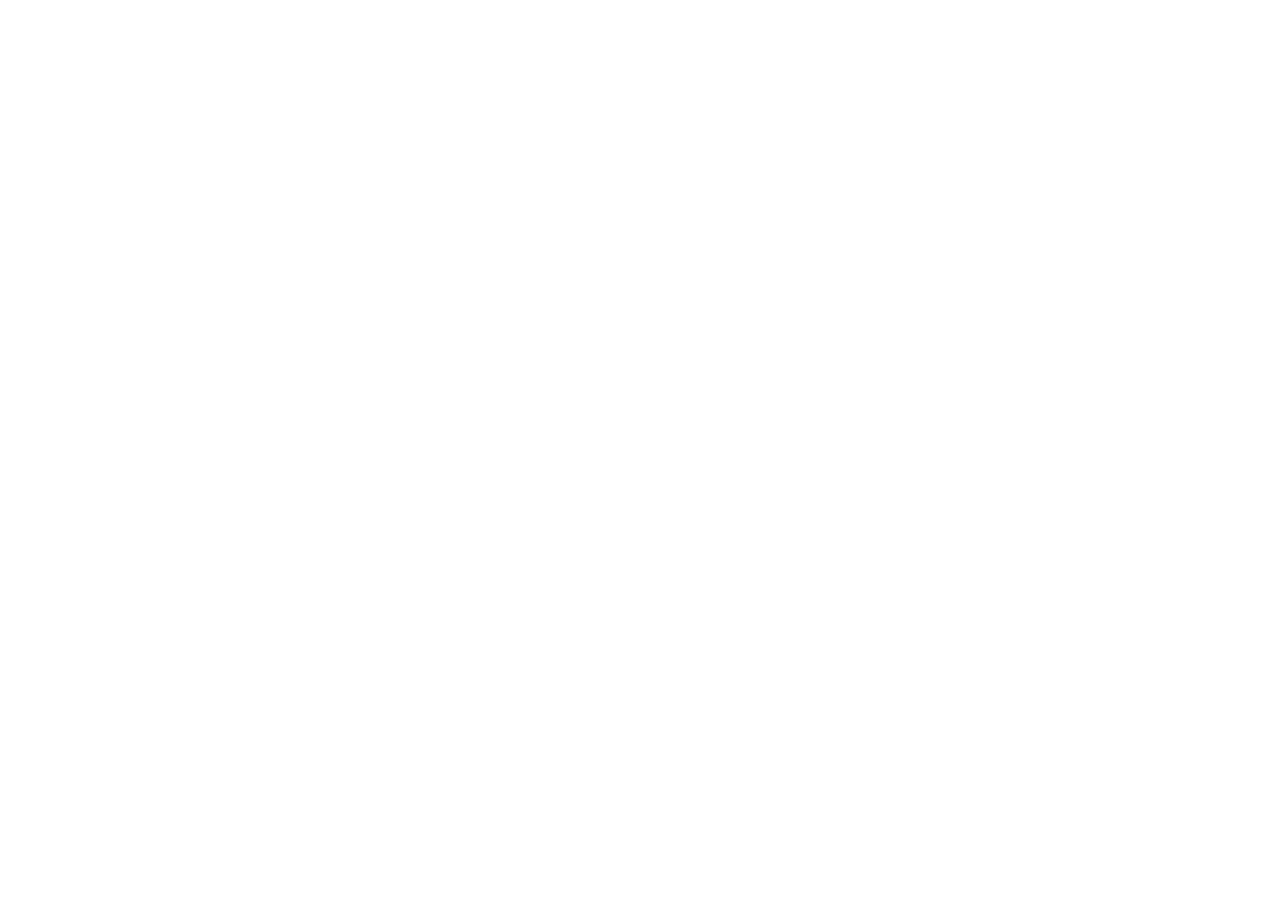
==== index.html @ 477c7d6d "Setting up files" ====
<!DOCTYPE html>
<html lang="en">

    <head>
        <meta charset="utf-8"/>
        <title>Schedule of Classes</title>
        <link href="style.css" rel="stylesheet" type="text/css"/>
        <script src="functionality.js" type="text/javascript"></script>
    </head>
    
    <body>
    </body>

</html>
---- style.css ----
/***************************           Interactive Map            *******************************/

/***************************           Spotlight Modal            *******************************/
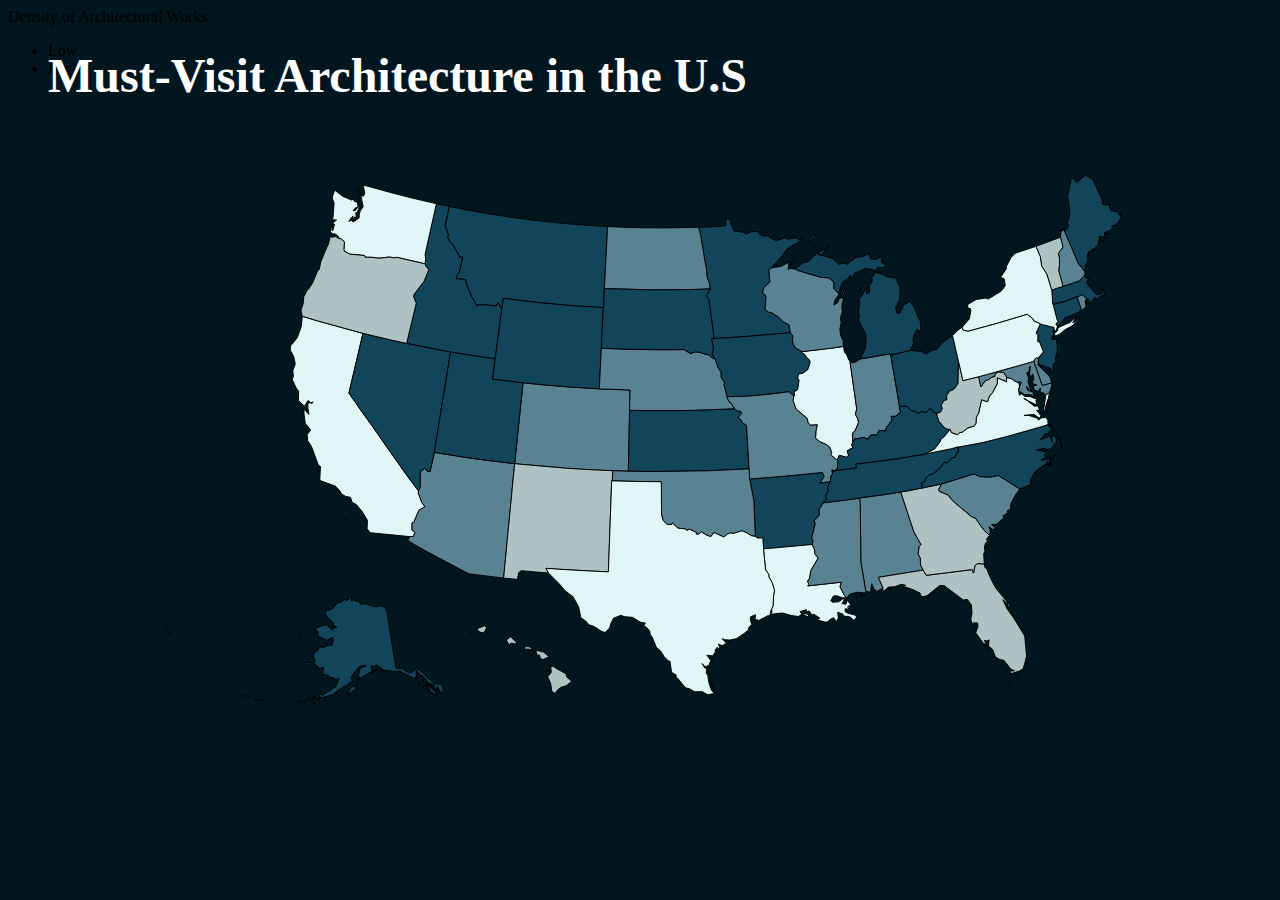
==== commit c19aa6f7: "Map visuals done" ====
--- a/index.html
+++ b/index.html
@@ -3,12 +3,31 @@
 
     <head>
         <meta charset="utf-8"/>
-        <title>Schedule of Classes</title>
+        <title>Must Visit U.S. Architectures</title>
         <link href="style.css" rel="stylesheet" type="text/css"/>
         <script src="functionality.js" type="text/javascript"></script>
     </head>
     
-    <body>
+    <body id="set-background-color">
+        <!-- Header -->
+        <div id="title">
+            <div>Must-Visit Architecture in the U.S</div>
+        </div>
+
+        <!-- Interactive Map -->
+        <div id="usa-map">
+            <img src="assets/us.svg"></img>
+        </div> 
+        
+        <!-- Key -->
+        <div>
+            <div>Density of Architectural Works</div>
+            <ul>
+                <li>Low</li>
+                <li>High</li>
+            </ul>
+        </div>
+
     </body>
 
 </html>--- a/style.css
+++ b/style.css
@@ -1,3 +1,56 @@
 /***************************           Interactive Map            *******************************/
 
+#set-background-color {
+    background-color: #01161E;
+}
+
+#title {
+    position: absolute;
+    top: 48px;
+    left: 48px;
+    font-family: 'Futura';
+    font-size: 48px;
+    font-weight: 700;
+    color: #FFFFFF;
+}
+
+#usa-map {
+    position: absolute;
+    top: 50%;
+    left: 50%;
+    transform: translate(-50%, -50%);
+}
+
+path {
+    stroke: #01161E;
+    fill: #AEC2C3;
+    pointer-events:all;
+}
+
+/* path:hover {
+    cursor:pointer;
+    fill: #B90202;
+} */
+
+#key-title {
+    font-family: 'Futura';
+    font-weight: 500;
+    font-size: 24px;
+    color: #FFFFFF;
+}
+
+.key-anchor {
+    font-family: 'Futura';
+    font-weight: 500;
+    font-size: 20px;
+}
+
+#low {
+    color: #E0F6F6;
+}
+
+#high {
+    color: #598392;
+}
+
 /***************************           Spotlight Modal            *******************************/
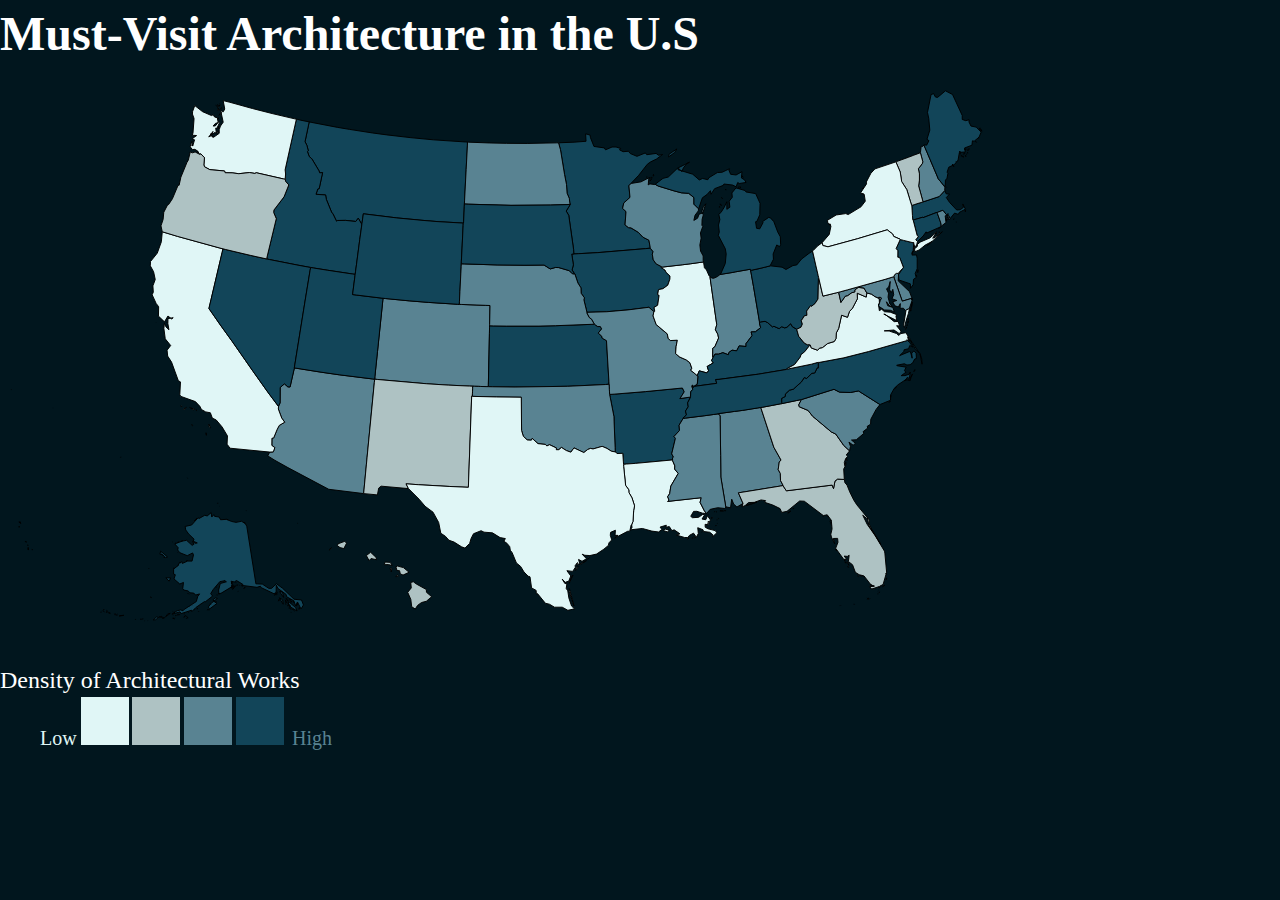
==== commit ab26088d: "Key pages visuals done" ====
--- a/index.html
+++ b/index.html
@@ -6,6 +6,9 @@
         <title>Must Visit U.S. Architectures</title>
         <link href="style.css" rel="stylesheet" type="text/css"/>
         <script src="functionality.js" type="text/javascript"></script>
+        <!-- <script src="https://ajax.googleapis.com/ajax/libs/jquery/3.6.0/jquery.min.js"></script> -->
+        <script src="https://maxcdn.bootstrapcdn.com/bootstrap/3.4.1/js/bootstrap.min.js"></script>
+        <link rel="stylesheet" href="https://maxcdn.bootstrapcdn.com/bootstrap/3.4.1/css/bootstrap.min.css">
     </head>
     
     <body id="set-background-color">
@@ -15,19 +18,496 @@
         </div>
 
         <!-- Interactive Map -->
-        <div id="usa-map">
-            <img src="assets/us.svg"></img>
+        <!-- Source of USA Map SVG: https://simplemaps.com/resources/svg-us  -->
+        <!-- XML code has been modified to change visual appearance of map to match my Figma prototype  -->
+        <!-- <div id="details-box"></div> -->
+
+        <div>
+            <svg
+            xmlns:dc="http://purl.org/dc/elements/1.1/"
+            xmlns:cc="http://creativecommons.org/ns#"
+            xmlns:rdf="http://www.w3.org/1999/02/22-rdf-syntax-ns#"
+            xmlns:svg="http://www.w3.org/2000/svg"
+            xmlns="http://www.w3.org/2000/svg"
+            xmlns:sodipodi="http://sodipodi.sourceforge.net/DTD/sodipodi-0.dtd"
+            xmlns:inkscape="http://www.inkscape.org/namespaces/inkscape"
+            enable_background="new 0 0 1000 589"
+            height="589px"
+            pretty_print="False"
+            style="stroke-linejoin: round; stroke:#000; fill: none;"
+            version="1.1"
+            viewBox="0 0 1000 589"
+            width="1000px"
+            preserveAspectRatio="xMinYMin meet"
+            inkscape:version="0.48.4 r9939"
+            sodipodi:docname="us.svg">
+            <sodipodi:namedview
+                pagecolor="#ffffff"
+                bordercolor="#666666"
+                borderopacity="1"
+                objecttolerance="10"
+                gridtolerance="10"
+                guidetolerance="10"
+                inkscape:pageopacity="0"
+                inkscape:pageshadow="2"
+                inkscape:window-width="1920"
+                inkscape:window-height="1137"
+                id="namedview69"
+                showgrid="false"
+                inkscape:zoom="0.80893016"
+                inkscape:cx="817.66365"
+                inkscape:cy="409.3738"
+                inkscape:window-x="1192"
+                inkscape:window-y="118"
+                inkscape:window-maximized="1"
+                inkscape:current-layer="svg2" />
+            <defs
+                id="defs4">
+            <style
+                type="text/css"
+                id="style6">path { fill-rule: evenodd; }</style>
+            </defs>
+            <metadata
+                id="metadata8">
+            <views
+                id="views10">
+                <view
+                    h="589.235294118"
+                    padding="0"
+                    w="1000"
+                    id="view12">
+                <proj
+                    id="laea-usa"
+                    lat0="45"
+                    lon0="-100" />
+                <bbox
+                    h="321.97"
+                    w="589.33"
+                    x="690.09"
+                    y="918.69"
+                    id="bbox15" />
+                </view>
+            </views>
+            <rdf:RDF>
+                <cc:Work
+                    rdf:about="">
+                <dc:format>image/svg+xml</dc:format>
+                <dc:type
+                    rdf:resource="http://purl.org/dc/dcmitype/StillImage" />
+                <dc:title />
+                </cc:Work>
+            </rdf:RDF>
+            </metadata>
+                <path
+                    inkscape:connector-curvature="0"
+                    id="MA"
+                    data-name="Massachusetts"
+                    data-id="MA"
+                    d="m 956.31178,153.05085 -0.29118,-0.19412 0,0.29119 0.29118,-0.0971 z m -2.91189,-2.6207 0.67944,-0.29119 0,-0.38825 -0.67944,0.67944 z m 12.03583,-7.57092 -0.0971,-1.35889 -0.19412,-0.7765 0.29119,2.13539 z m -42.41659,-9.9975 -0.67944,0.29119 -5.5326,1.65007 -1.94126,0.67944 -2.23245,0.67944 -0.7765,0.29119 0,0.29119 0.29118,5.04728 0.29119,4.65903 0.29119,4.27078 0.48532,0.29119 1.74714,-0.48532 7.86211,-2.32951 0.19412,0.48531 13.97709,-5.33847 0.0971,0.19413 1.26182,-0.48532 4.4649,-1.74713 4.27078,5.14434 0,0 0.58238,-0.48531 0.29119,-1.45595 -0.0971,2.32952 0,0 0.97063,0 0.29119,1.16475 0.87357,1.65008 0,0 4.56197,-5.5326 3.78546,1.26182 0.87357,-1.94126 6.21204,-3.30015 -2.62071,-5.14435 0.67945,3.30015 -3.20309,2.42658 -3.59133,0.29119 -7.18267,-7.66799 -3.20309,-4.85315 3.20309,-3.39721 -3.30015,-0.19413 -1.35888,-3.20308 -0.0971,-0.19413 -5.53259,6.01791 -12.22996,4.07666 -3.97959,1.26182 0,0 z"
+                    style="stroke-width:0.97063118000000004;fill:#124559" /> -->
+                <path
+                    inkscape:connector-curvature="0"
+                    id="MN"
+                    data-name="Minnesota"
+                    data-id="MN"
+                    d="m 558.54712,73.847349 1.94126,6.891482 4.07665,24.848159 1.94126,9.90044 0.58238,8.73568 2.23246,5.24141 0.48531,4.4649 0.38825,1.45595 -0.0971,0.29119 -3.88252,6.40616 2.52364,4.27078 4.85315,34.16622 0.19413,4.4649 4.85315,-0.29119 19.12144,-1.06769 47.75505,-3.97959 4.7561,-0.48532 0,-0.48531 -1.35889,-7.47386 -5.92085,-3.00896 -4.65903,-4.85315 -7.37679,-4.46491 -2.32952,-0.19412 -3.59133,-2.71777 0.97063,-13.39471 -3.39721,-3.10602 1.16476,-5.43554 6.21204,-5.62966 -1.0677,-11.64757 2.23245,-2.52364 0,0 7.57093,-7.95918 8.63861,-11.065195 3.30015,-2.329514 5.82379,-2.814831 6.11497,-4.561967 -4.07665,0.776505 -2.42658,-1.844199 -9.31806,1.261821 -1.45594,-1.747136 -8.34743,3.397209 -6.69736,-2.814831 -1.84419,-2.232452 -5.33848,0.388253 -3.59133,-1.844199 1.16476,-1.358884 -4.56197,-1.455947 -4.07665,0 -6.50323,2.814831 -1.26182,-1.941263 -10.28869,-1.455947 -3.49427,-8.73568 -0.38826,-2.620705 -4.4649,-1.26182 0.38825,7.47386 -11.8417,0.873568 -14.65653,0.582379 -0.97063,0.09706 z"
+                    style="stroke-width:0.97063118000000004;fill:#124559" /> -->
+                <path
+                    inkscape:connector-curvature="0"
+                    id="MT"
+                    data-name="Montana"
+                    data-id="MT"
+                    d="m 465.65771,72.973781 -32.12789,-2.135389 -23.39221,-2.232451 -23.29515,-2.717768 -14.46241,-1.941262 -23.10102,-3.591336 -11.55051,-1.941262 -25.81879,-4.950219 -2.71777,-0.582379 -4.17371,19.800877 1.8442,3.591335 1.45595,5.532598 -0.87357,0.776505 1.8442,5.047282 2.52364,2.135389 7.18267,12.035829 0.67944,2.03832 2.91189,-0.19412 -3.39721,15.91835 -1.35888,0.38825 -1.8442,5.33847 9.60925,0.67944 0.77651,4.46491 5.43553,13.29765 0.97063,0.7765 3.78546,7.76505 0.97063,-0.7765 8.05624,-0.0971 10.19163,1.0677 2.52364,-3.30015 3.00896,5.43553 0.58238,0.29119 0.0971,-0.58237 1.35888,-9.51219 33.19559,4.07665 26.49823,2.52364 13.97709,1.16476 24.94522,1.45595 1.26182,0.0971 0.29119,0 0.0971,-1.35888 0.29119,-6.69736 0.38825,-8.83274 0.0971,-2.23246 0.19413,-3.88252 1.55301,-30.47782 1.26182,-23.683401 0.0971,-3.882525 -1.8442,-0.09706 z"
+                    style="stroke-width:0.97063118000000004;fill:#124559" />
+                <path
+                    inkscape:connector-curvature="0"
+                    id="ND"
+                    data-name="North Dakota"
+                    data-id="ND"
+                    d="m 556.50879,73.847349 -29.31306,0.582379 -20.48032,-0.09706 -17.56842,-0.388253 -20.57738,-0.776505 -1.0677,-0.09706 -0.0971,3.882525 -1.26182,23.683405 -1.55301,30.47782 -0.19413,3.88252 3.78546,0.19413 42.80484,1.16476 39.50469,-0.29119 16.40367,-0.48532 3.30014,-0.19412 -0.38825,-1.45595 -0.48531,-4.4649 -2.23246,-5.24141 -0.58238,-8.73568 -1.94126,-9.90044 -4.07665,-24.848163 -1.94126,-6.891482 -2.03833,0 z"
+                    style="stroke-width:0.97063118000000004;fill:#598392" />
+                <path
+                    inkscape:connector-curvature="0"
+                    id="HI"
+                    data-name="Hawaii"
+                    data-id="HI"
+                    d="m 416.34965,514.99923 -3.00896,-2.23245 -2.6207,0.67944 0.58238,5.43553 -3.59134,4.46491 3.10602,7.08561 0.87357,7.27973 3.59133,2.32951 2.23246,-3.59133 3.97958,-2.91189 4.85316,-1.26183 5.33847,-4.56196 -5.24141,-4.46491 -0.0971,-2.71776 -9.9975,-5.5326 z m -17.66549,-7.86211 -1.45595,-1.26182 -1.35888,1.8442 2.81483,-0.58238 z m -7.27973,-4.17372 0.38825,-3.59133 -1.8442,-0.29119 1.45595,3.88252 z m 6.11497,-5.92085 -1.65007,0.77651 1.16476,3.6884 2.52364,0.19412 0.7765,3.20308 2.71777,1.16476 6.01791,-2.81483 -5.62966,-4.65903 -5.92085,-1.55301 z m -12.42408,-3.97959 -0.87356,2.62071 4.17371,-0.0971 3.88252,0.97063 -2.03832,-3.20309 -5.14435,-0.29119 z m -12.22995,-7.66798 -2.23245,-2.13539 -4.27078,3.30015 2.71777,5.04728 1.94126,-2.03833 5.5326,1.16476 -0.48532,-2.32952 -3.20308,-3.00895 z m -43.48428,-4.27078 0.58238,-1.35888 1.65007,-0.87357 -2.23245,2.23245 z m 15.43304,-8.83274 -6.79442,2.52364 -0.67944,1.8442 2.71777,1.94126 3.78546,0.97063 2.71776,-5.33847 -1.74713,-1.94126 z m -47.07561,-17.85962 0,-0.0971 -0.19413,0 0.19413,0.0971 z m -51.44346,-12.71527 0,0.19413 0.0971,0 -0.0971,-0.19413 z m -26.98355,-4.4649 0.0971,0.0971 0,0 -0.0971,-0.0971 z m -1.06769,-1.94126 0,0 0,0 0,0 z m -0.87357,-0.97063 -0.19412,0 0,0.0971 0.19412,-0.0971 z m 0.67944,0 -0.0971,0 0.0971,0 0,0 z m -0.0971,-0.0971 0,0 0,0.0971 0,-0.0971 z m -30.47782,-25.04228 -0.0971,-0.29119 0,0.0971 0.0971,0.19413 z m -66.48824,-21.25682 -0.29119,0.29118 0.19413,0.0971 0.0971,-0.38825 z m -70.370758,-49.01688 0,0 0,0 0,0 z m 2.426578,0.0971 -0.09706,0 0,0 0.09706,0 z m -0.485316,-0.0971 0,0 0,0 0,0 z m -41.445952,-18.1508 0.291189,-0.0971 0,-0.19412 -0.291189,0.29119 z"
+                    style="stroke-width:0.97063118000000004;fill:#AEC2C3" />
+                <path
+                    inkscape:connector-curvature="0"
+                    id="ID"
+                    data-name="Idaho"
+                    data-id="ID"
+                    d="m 309.0949,52.881715 -8.63862,-1.747136 -2.81483,-0.679442 -1.26182,-0.291189 -11.25932,50.666952 0.48532,4.17371 -0.38826,4.36784 0.19413,0.97063 0,0.0971 0.0971,1.84419 3.30015,3.59134 -4.75609,11.93876 -10.09457,13.20059 -0.29119,2.42658 2.62071,6.21204 -9.221,38.24287 -0.38825,2.03832 2.71776,0.58238 27.46887,5.43553 10.96813,2.03833 2.81483,0.48532 2.71777,0.48531 13.97709,2.23245 25.04228,3.78546 2.81483,0.38826 0.38825,-3.20309 0.87357,-6.3091 3.30015,-25.23641 1.74714,-12.52114 0.38825,-3.20309 -0.58238,-0.29119 -3.00896,-5.43553 -2.52364,3.30015 -10.19163,-1.0677 -8.05624,0.0971 -0.97063,0.7765 -3.78546,-7.76505 -0.97063,-0.7765 -5.43553,-13.29765 -0.77651,-4.46491 -9.60925,-0.67944 1.8442,-5.33847 1.35888,-0.38825 3.39721,-15.91835 -2.91189,0.19412 -0.67944,-2.03832 -7.18267,-12.035829 -2.52364,-2.135389 -1.8442,-5.047282 0.87357,-0.776505 -1.45595,-5.532598 -1.8442,-3.591335 4.17371,-19.800877 -0.0971,0 z"
+                    style="stroke-width:0.97063118000000004;fill:#124559" />
+                <path
+                    inkscape:connector-curvature="0"
+                    id="WA"
+                    data-name="Washington"
+                    data-id="WA"
+                    d="m 192.13384,77.050432 0.0971,-1.650073 -0.19412,0.09706 0.0971,1.55301 z m 20.67445,-8.832744 0.58237,-0.970631 -0.67944,-0.09706 0.0971,1.067694 z m -1.8442,-1.747136 0.58237,-1.941262 -0.58237,-0.194127 0,2.135389 z m 7.0856,-2.814831 -0.0971,-1.941262 -1.65007,2.523641 1.74713,-0.582379 z m 0.19413,-4.076651 0.29119,-1.941262 -0.19413,-0.485316 -0.0971,2.426578 z m 0.29119,-9.512185 -0.0971,-1.067695 -0.38826,-0.09706 0.48532,1.164758 z m 3.10602,-6.406166 -0.87357,-0.09706 -1.74713,2.717767 2.6207,-2.620704 z m -2.42658,-2.620705 0.48532,-0.388252 0.0971,-0.291189 -0.58238,0.679441 z m -0.48531,0.29119 -0.29119,-1.941263 -0.87357,1.650073 1.16476,0.29119 z m -0.48532,-2.717768 -0.87357,-0.388252 0.67944,0.970631 0.19413,-0.582379 z m 2.91189,1.650074 0,-1.261821 -0.29119,0.485316 0.29119,0.776505 z m 0.87357,-1.261821 -0.38825,-0.291189 -0.0971,0 0.48531,0.291189 z m -5.5326,-2.135389 -0.48531,-0.388252 -0.19413,-0.09706 0.67944,0.485315 z m 3.59134,-0.388252 -2.6207,0.679442 0.67944,0.194126 1.94126,-0.873568 z m -2.13539,-0.194126 -0.48531,-0.582379 -0.0971,0.09706 0.58238,0.485316 z m 2.03833,-1.164758 -0.38826,0 0.48532,0.194126 -0.0971,-0.194126 z m -19.02438,49.793381 3.49428,3.785461 -0.58238,7.279734 0.67944,1.8442 5.24141,2.81483 14.75359,1.35888 0.58238,1.74714 6.98855,0.0971 6.60029,0.87357 10.774,-1.16476 5.33848,0.87357 1.45594,-0.67944 27.27474,6.21204 1.8442,0.38825 -0.19413,-0.97063 0.38826,-4.36784 -0.48532,-4.17371 11.25932,-50.666952 -1.55301,-0.29119 -22.71277,-5.338471 -19.80087,-5.047282 -22.42159,-6.21204 -6.69735,-1.650073 1.55301,8.444491 -1.45595,2.717768 -2.6207,-1.358884 2.52364,11.744637 -2.71777,3.882525 -1.26182,3.591336 0,3.688398 -5.72672,3.979588 -2.42658,-1.55301 -2.32952,1.164758 4.27078,-5.532598 -1.06769,3.785462 2.42658,-2.620705 1.94126,0.388253 -0.58238,-4.853156 1.26182,0.194126 2.6207,-5.823787 -0.87356,-0.873568 -3.39721,4.36784 -2.23246,0.09706 2.42658,-2.717767 2.71777,-0.679442 -0.97063,-4.950219 -2.71777,-0.679442 -1.35888,-2.329515 -1.65008,0.873568 -8.9298,-3.882524 -7.86211,-6.114977 -2.13539,5.92085 -0.19413,2.523641 1.65007,4.464904 -1.06769,14.462405 -0.77651,2.232452 4.36784,0.388252 -4.36784,3.10602 2.32952,1.164757 -1.8442,6.21204 -0.87357,-4.853156 -1.65007,5.629661 2.23245,2.717767 2.42658,-0.194126 2.91189,1.747136 1.45595,2.814831 1.74713,0 0,0 z"
+                    style="stroke-width:0.97063118000000004;fill:#E0F6F6" />
+                <path
+                    inkscape:connector-curvature="0"
+                    id="AZ"
+                    data-name="Arizona"
+                    data-id="AZ"
+                    d="m 372.18593,309.90486 -32.71027,-4.07665 -17.56843,-2.52365 -25.04228,-3.97958 -2.52364,-0.38826 0,0.19413 -4.27078,18.83025 -2.23245,-0.0971 -3.39721,-3.00895 -4.27078,3.59133 -0.0971,15.43304 -1.55301,3.30014 0,0.29119 0,0.0971 -0.19413,2.42657 3.39721,9.12394 3.00896,4.07665 -5.43554,3.20308 -2.13539,3.97959 -3.49427,8.54155 -1.74713,0.38826 -0.0971,7.0856 3.00896,2.23246 -1.55301,4.27077 -3.49427,0.19413 0,0 -2.03833,3.78546 6.98855,4.36784 13.20058,7.3768 40.76651,21.64507 34.55447,4.27078 0.38825,0 2.71777,-28.63362 0.67944,-7.08561 7.27974,-75.12685 0.38825,-3.49427 -2.52364,-0.29119 z"
+                    style="stroke-width:0.97063118000000004;fill:#598392" />
+                <path
+                    inkscape:connector-curvature="0"
+                    id="CA"
+                    data-name="California"
+                    data-id="CA"
+                    d="m 206.01387,363.77489 0.38825,2.13539 0,0.38825 -0.38825,-2.52364 z m -14.26828,-8.34743 0.67944,1.45595 0.38825,-0.0971 -1.06769,-1.35888 z m 16.98604,-0.29119 0.29119,2.52364 1.74714,1.26182 -2.03833,-3.78546 z m -11.74463,-13.78296 -1.0677,-0.29119 0.87357,0.38825 0.19413,-0.0971 z m -10.77401,-2.9119 -2.6207,1.55301 0.67944,0.67945 1.94126,-2.23246 z m -5.04728,-1.8442 -0.19413,0.77651 0.87357,0.19413 -0.67944,-0.97064 z m 8.54155,1.94127 4.27078,2.42658 0.77651,-0.67945 -5.04729,-1.74713 z m -33.09852,-85.51261 -0.0971,0.0971 0.0971,-0.0971 0,0 z m 10.38575,0.48531 -0.0971,-0.29119 0,0.38826 0.0971,-0.0971 z m 56.00542,-73.6709 -3.78546,-0.97064 -41.54301,-11.45344 -15.43304,-4.65903 0,0.38825 -0.87357,9.60925 -4.07665,11.35638 -6.79442,8.44449 -0.19412,4.27078 3.30014,5.92085 1.65008,7.76505 -2.32952,6.3091 0.38825,6.30911 -1.16475,2.6207 3.97958,8.63862 2.52364,3.30015 -0.19412,9.41512 6.01791,5.72672 3.49427,-5.82378 3.78547,3.00895 1.45594,-1.35888 -5.24141,0.97063 -0.0971,4.95022 1.0677,6.21204 -2.9119,-2.81483 -1.65007,-3.78546 -0.48532,5.2414 1.35889,10.38576 5.43553,6.69735 -3.59133,4.65903 0.58237,5.92085 3.88253,6.01792 6.79442,18.63612 2.13539,1.16475 -0.67945,12.9094 1.0677,1.55301 14.55947,5.24141 4.4649,4.75609 1.55301,3.10602 4.27078,2.42658 4.65903,0.87357 1.94126,5.33847 3.88252,1.8442 5.82379,6.89148 5.43554,9.02687 -0.38826,8.34743 3.00896,3.97958 39.69882,3.88253 0,0 3.49427,-0.19413 1.55301,-4.27077 -3.00896,-2.23246 0.0971,-7.0856 1.74713,-0.38826 3.49427,-8.54155 2.13539,-3.97959 5.43554,-3.20308 -3.00896,-4.07665 -3.39721,-9.12394 0.19413,-2.42657 0,-0.0971 -2.52364,-3.39721 -7.76505,-10.38575 -15.04479,-21.15976 -20.96563,-30.08957 -11.8417,-16.40366 -11.45345,-16.50074 13.20058,-56.00542 0.87357,-3.68839 z"
+                    style="stroke-width:0.97063118000000004;fill:#E0F6F6" />
+                <path
+                    inkscape:connector-curvature="0"
+                    id="CO"
+                    data-name="Colorado"
+                    data-id="CO"
+                    d="m 489.6323,255.54951 0.38826,-19.02437 -4.65903,-0.19413 -23.6834,-0.87357 -2.32952,-0.0971 -1.94126,-0.0971 -28.82775,-1.8442 -19.2185,-1.55301 -23.97459,-2.32952 -2.32951,-0.29119 -0.29119,2.52365 -5.24141,50.56988 -1.8442,17.66549 -0.7765,7.66799 -0.19413,2.52364 3.00896,0.29119 48.91981,4.27077 21.54801,1.35889 21.45095,0.97063 3.10602,0.0971 1.94126,0.0971 4.07665,0.0971 1.94127,0.0971 6.11497,0.19413 1.55301,0 0,-1.94127 1.0677,-51.34639 0.0971,-5.72672 0,-1.8442 0.0971,-1.26182 z"
+                    style="stroke-width:0.97063118000000004;fill:#598392" />
+                <path
+                    inkscape:connector-curvature="0"
+                    id="NV"
+                    data-name="Nevada"
+                    data-id="NV"
+                    d="m 294.82662,295.8307 10.09457,-62.79983 5.14434,-31.44846 0.58238,-3.10601 -2.81483,-0.48532 -10.96813,-2.03833 -27.46887,-5.43553 -2.71776,-0.58238 -2.71777,-0.58238 -13.6859,-3.00895 -24.55697,-5.82379 -2.71777,-0.67944 -0.87357,3.68839 -13.20058,56.00542 11.45345,16.50074 11.8417,16.40366 20.96563,30.08957 15.04479,21.15976 7.76505,10.38575 2.52364,3.39721 0,-0.29119 1.55301,-3.30014 0.0971,-15.43304 4.27078,-3.59133 3.39721,3.00895 2.23245,0.0971 4.27078,-18.83025 0,-0.19413 0.48531,-3.10602 z"
+                    style="stroke-width:0.97063118000000004;fill:#124559" />
+                <path
+                    inkscape:connector-curvature="0"
+                    id="NM"
+                    data-name="New Mexico"
+                    data-id="NM"
+                    d="m 472.45213,324.75551 0.0971,-2.52364 0.0971,-2.52364 0.0971,-2.52364 -3.10602,-0.0971 -21.45095,-0.97063 -21.54801,-1.35889 -48.91981,-4.27077 -3.00896,-0.29119 -0.38825,3.49427 -7.27974,75.12685 -0.67944,7.08561 -2.71777,28.63362 0.38826,0.0971 13.39471,1.26183 1.26182,-6.79442 2.42658,-1.94127 27.17767,2.42658 0.19413,0 -2.42658,-4.75609 12.32701,0.87357 30.76901,1.74713 19.2185,0.87357 3.30015,-91.0452 0.67944,0.0971 0.0971,-2.62071 z"
+                    style="stroke-width:0.97063118000000004;fill:#AEC2C3" />
+                <path
+                    inkscape:connector-curvature="0"
+                    id="OR"
+                    data-name="Oregon"
+                    data-id="OR"
+                    d="m 162.2384,162.75717 15.43304,4.65903 41.54301,11.45344 3.78546,0.97064 2.71777,0.67944 24.55697,5.82379 13.6859,3.00895 2.71777,0.58238 0.38825,-2.03832 9.221,-38.24287 -2.62071,-6.21204 0.29119,-2.42658 10.09457,-13.20059 4.75609,-11.93876 -3.30015,-3.59134 -0.0971,-1.84419 0,-0.0971 -1.8442,-0.38825 -27.27474,-6.21204 -1.45594,0.67944 -5.33848,-0.87357 -10.774,1.16476 -6.60029,-0.87357 -6.98855,-0.0971 -0.58238,-1.74714 -14.75359,-1.35888 -5.24141,-2.81483 -0.67944,-1.8442 0.58238,-7.279734 -3.49428,-3.785461 -0.29118,0.09706 -0.67945,0.485315 -4.85315,-2.523641 -2.9119,0.873568 -1.94126,-0.970631 -2.03832,8.347429 -1.35889,2.329514 -6.01791,14.656531 -1.74714,8.05624 -1.06769,0.0971 -5.62966,13.39471 -3.78546,5.72672 -1.35889,0.97063 -3.49427,6.79442 -0.67944,7.18267 -2.13539,6.40617 1.26182,5.82378 0,0.0971 z m 35.5251,-79.688825 -0.29119,-0.873568 -0.0971,0.679442 0.38825,0.194126 z"
+                    style="stroke-width:0.97063118000000004;fill:#AEC2C3" />
+                <path
+                    inkscape:connector-curvature="0"
+                    id="UT"
+                    data-name="Utah"
+                    data-id="UT"
+                    d="m 352.38505,204.97962 -25.04228,-3.78546 -13.97709,-2.23245 -2.71777,-0.48531 -0.58238,3.10601 -5.14434,31.44846 -10.09457,62.79983 -0.48531,3.10602 2.52364,0.38826 25.04228,3.97958 17.56843,2.52365 32.71027,4.07665 2.52364,0.29119 0.19413,-2.52364 0.7765,-7.66799 1.8442,-17.66549 5.24141,-50.56988 0.29119,-2.52365 -1.94126,-0.19412 -24.7511,-3.00896 -3.78546,-0.48531 2.42658,-18.92731 0.19412,-1.26182 -2.81483,-0.38826 z"
+                    style="stroke-width:0.97063118000000004;fill:#124559" />
+                <path
+                    inkscape:connector-curvature="0"
+                    id="WY"
+                    data-name="Wyoming"
+                    data-id="WY"
+                    d="m 461.38694,192.16729 0.7765,-15.14184 0.97063,-20.38326 0.0971,-2.52364 -1.26182,-0.0971 -24.94522,-1.45595 -13.97709,-1.16476 -26.49823,-2.52364 -33.19559,-4.07665 -1.35888,9.51219 -0.0971,0.58237 -0.38825,3.20309 -1.74714,12.52114 -3.30015,25.23641 -0.87357,6.3091 -0.38825,3.20309 -0.19412,1.26182 -2.42658,18.92731 3.78546,0.48531 24.7511,3.00896 1.94126,0.19412 2.32951,0.29119 23.97459,2.32952 19.2185,1.55301 28.82775,1.8442 1.94126,0.0971 0.0971,-2.52364 0.48532,-10.19163 0.87357,-17.76255 0.38825,-7.57092 0.0971,-2.52364 0.0971,-2.62071 z"
+                    style="stroke-width:0.97063118000000004;fill:#124559" />
+                <path
+                    inkscape:connector-curvature="0"
+                    id="AR"
+                    data-name="Arkansas"
+                    data-id="AR"
+                    d="m 690.4559,328.05566 -10.48282,1.55301 4.27078,-6.79442 -1.8442,-3.78546 -36.98105,3.59134 -31.25432,2.52364 -4.56197,0.29119 0.58238,2.71776 3.78546,19.60675 0.0971,4.36784 1.0677,26.40117 0.0971,4.36784 0.29119,0.0971 1.45595,1.55301 5.82378,-0.19413 0.58238,8.54155 0.19413,2.42658 3.00896,-0.29119 9.22099,-0.67944 36.5928,-3.39721 0.19412,0 -0.0971,-2.13539 0.97063,-0.67944 -1.74713,-3.30014 3.6884,-15.5301 -1.45595,-1.74714 5.5326,-6.11498 -0.38826,-5.2414 4.07665,-6.79442 0,-0.0971 -0.19412,-0.19412 3.49427,-3.20309 -0.97063,-3.88252 2.71777,-4.27078 -0.58238,-3.97959 2.91189,-5.62966 0,-0.0971 -0.0971,0 z"
+                    style="stroke-width:0.97063118000000004;fill:#124559" />
+                <path
+                    inkscape:connector-curvature="0"
+                    id="IA"
+                    data-name="Iowa"
+                    data-id="IA"
+                    d="m 661.53109,197.69989 -5.33847,-2.81483 -2.9119,-3.97959 -0.97063,-5.72672 0.77651,-2.62071 -2.81483,-3.39721 0,0 -4.7561,0.48532 -47.75505,3.97959 -19.12144,1.06769 -4.85315,0.29119 -2.03833,0.0971 1.65008,10.77401 -1.35889,5.14435 2.13539,3.20308 0,0.67944 0.67944,0.0971 3.10602,9.12394 3.00896,4.75609 0.19413,5.43554 3.30014,4.56196 -0.58238,1.94126 3.00896,12.22996 0,0.29119 0,0 19.89794,-0.58238 21.25682,-1.8442 20.86857,-2.62071 4.7561,4.17372 0.19412,0.19412 0.87357,-0.38825 -0.67944,-3.78546 3.59133,-2.23245 1.45595,-9.90044 -1.45595,-0.67944 0.87357,-5.04728 4.36784,-0.87357 4.85316,-3.49427 2.13539,-6.11498 0.0971,-3.10602 -3.88252,-3.6884 -1.16476,-2.32951 -3.6884,-2.32952 0.19413,-0.48531 0.0971,-0.48532 z"
+                    style="stroke-width:0.97063118000000004;fill:#124559" />
+                <path
+                    inkscape:connector-curvature="0"
+                    id="KS"
+                    data-name="Kansas"
+                    data-id="KS"
+                    d="m 608.92288,312.71969 -2.42658,-41.0577 -4.36784,-2.52364 -0.38825,-1.94127 -3.49428,-3.10602 3.39721,-4.17371 -1.35888,-2.42658 -2.52364,0.0971 -2.32952,-1.65008 -0.97063,-0.7765 -3.30014,0.19412 -35.81629,1.35889 -16.40367,0.38825 -32.61321,0 -13.10352,-0.19413 -3.6884,-0.0971 0,1.8442 -0.0971,5.72672 -1.0677,51.34639 0,1.94127 4.17372,0.0971 22.51864,0.29119 52.70528,-0.77651 37.56342,-1.74713 3.6884,-0.29119 -0.0971,-2.52364 z"
+                    style="stroke-width:0.97063118000000004;fill:#124559" />
+                <path
+                    inkscape:connector-curvature="0"
+                    id="MO"
+                    data-name="Missouri"
+                    data-id="MO"
+                    d="m 653.66898,242.44599 -4.7561,-4.17372 -20.86857,2.62071 -21.25682,1.8442 -19.89794,0.58238 0,0 -0.0971,0.58238 2.42657,4.65903 2.23246,1.553 2.6207,4.65903 0.38825,0.38826 0.97063,0.7765 2.32952,1.65008 2.52364,-0.0971 1.35888,2.42658 -3.39721,4.17371 3.49428,3.10602 0.38825,1.94127 4.36784,2.52364 2.42658,41.0577 0.0971,2.52364 0.19413,2.52364 0.0971,2.52364 0.19413,2.6207 0.0971,2.52365 4.56197,-0.29119 31.25432,-2.52364 36.98105,-3.59134 1.8442,3.78546 -4.27078,6.79442 10.48282,-1.55301 0.0971,0 0,-0.7765 0.19413,-4.46491 1.94126,-2.42658 -0.58238,-2.71776 -0.0971,-0.0971 -0.0971,-0.0971 0.38825,-1.26182 0.58238,0.19413 0.29119,0.7765 -0.0971,0.29119 0,0.0971 0,0.77651 0.38826,0.0971 0.7765,-0.97063 0,-0.0971 0.0971,-0.29119 2.52364,-1.55301 0.38826,-0.19413 0.87357,-7.95917 -0.19413,-0.38826 -0.29119,-0.0971 -6.89148,-5.62966 1.06769,-2.03833 -1.94126,-5.53259 -3.49427,-2.71777 -6.60029,-2.9119 -4.17372,-3.3972 0.48532,-6.98855 1.26182,-6.50323 -6.98855,0.38825 -2.13539,-2.23245 -0.97063,-4.4649 -11.06519,-9.31806 -3.10602,-8.63862 0.7765,-4.27078 0,0 -0.19412,-0.19412 z"
+                    style="stroke-width:0.97063118000000004;fill:#598392" /> -->
+                <path
+                    inkscape:connector-curvature="0"
+                    id="NE"
+                    data-name="Nebraska"
+                    data-id="NE"
+                    d="m 572.33008,204.68843 -3.00895,-3.00895 -10.57988,-3.10602 -3.39721,-0.0971 -5.14435,1.45594 -6.11498,-3.88252 -19.12143,0.19412 -27.85712,-0.29119 -32.90439,-1.06769 -2.9119,-0.0971 -0.0971,2.52364 -0.38825,7.57092 -0.87357,17.76255 -0.48532,10.19163 -0.0971,2.52364 2.32952,0.0971 23.6834,0.87357 4.65903,0.19413 -0.38826,19.02437 -0.0971,1.26182 3.6884,0.0971 13.10352,0.19413 32.61321,0 16.40367,-0.38825 35.81629,-1.35889 3.30014,-0.19412 -0.38825,-0.38826 -2.6207,-4.65903 -2.23246,-1.553 -2.42657,-4.65903 0.0971,-0.58238 0,-0.29119 -3.00896,-12.22996 0.58238,-1.94126 -3.30014,-4.56196 -0.19413,-5.43554 -3.00896,-4.75609 -3.10602,-9.12394 -0.67944,-0.0971 -1.8442,-0.19413 z"
+                    style="stroke-width:0.97063118000000004;fill:#598392" />
+                <path
+                    inkscape:connector-curvature="0"
+                    id="OK"
+                    data-name="Oklahoma"
+                    data-id="OK"
+                    d="m 609.50526,322.91131 -0.19413,-2.6207 -0.0971,-2.52364 -0.19413,-2.52364 -3.6884,0.29119 -37.56342,1.74713 -52.70528,0.77651 -22.51864,-0.29119 -4.17372,-0.0971 -1.55301,0 -6.11497,-0.19413 -1.94127,-0.0971 -4.07665,-0.0971 -1.94126,-0.0971 -0.0971,2.52364 -0.0971,2.52364 -0.0971,2.52364 -0.0971,2.62071 0.58238,0 23.48927,0.58238 24.84816,0.29119 0.29119,33.19558 1.74714,5.82379 3.88252,3.6884 4.17372,0.19413 0.87356,-1.74714 5.72673,5.24141 7.47386,0.7765 1.35888,1.55301 2.71777,-1.26182 6.79442,3.20309 0,1.84419 2.52364,-0.0971 2.6207,-2.23245 4.85316,3.10602 4.56197,1.65007 3.10601,-4.27077 9.90044,4.65902 3.6884,-3.00895 3.00896,-1.16476 2.42658,0.58238 9.12393,-2.6207 4.85316,2.03832 4.36784,2.81483 3.78546,0.67944 0.0971,0 -0.0971,-4.36784 -1.0677,-26.40117 -0.0971,-4.36784 -3.78546,-19.60675 -0.58238,-2.71776 -0.0971,-2.52365 z"
+                    style="stroke-width:0.97063118000000004;fill:#598392" />
+                <path
+                    inkscape:connector-curvature="0"
+                    id="SD"
+                    data-name="South Dakota"
+                    data-id="SD"
+                    d="m 566.89455,135.57949 -16.40367,0.48532 -39.50469,0.29119 -42.80484,-1.16476 -3.78546,-0.19413 -0.0971,2.23246 -0.38825,8.83274 -0.29119,6.69736 -0.0971,1.35888 -0.29119,0 -0.0971,2.52364 -0.97063,20.38326 -0.7765,15.14184 -0.0971,2.62071 2.9119,0.0971 32.90439,1.06769 27.85712,0.29119 19.12143,-0.19412 6.11498,3.88252 5.14435,-1.45594 3.39721,0.0971 10.57988,3.10602 3.00895,3.00895 1.8442,0.19413 0,-0.67944 -2.13539,-3.20308 1.35889,-5.14435 -1.65008,-10.77401 2.03833,-0.0971 -0.19413,-4.4649 -4.85315,-34.16622 -2.52364,-4.27078 3.88252,-6.40616 0.0971,-0.29119 -3.30014,0.19412 z"
+                    style="stroke-width:0.97063118000000004;fill:#124559" />
+                <path
+                    inkscape:connector-curvature="0"
+                    id="LA"
+                    data-name="Louisiana"
+                    data-id="LA"
+                    d="m 688.99995,469.2825 -1.26182,0.29119 -0.58238,0.58238 1.8442,-0.87357 z m 4.07665,0 -0.67944,-0.29119 -0.19412,0.29119 0.87356,0 z m 2.32952,-0.77651 -0.67944,0 -0.38826,0.48532 1.0677,-0.48532 z m -1.16476,-0.67944 -0.19413,-0.29119 -0.0971,0.29119 0.29119,0 z m 7.76505,-5.14434 -0.29119,0.19412 0.48532,0 -0.19413,-0.19412 z m 13.58884,-5.72673 0.58238,-0.7765 -0.67945,0.87357 0.0971,-0.0971 z m 1.94126,-2.52364 -0.19413,0.0971 0,0.0971 0.19413,-0.19413 z m -49.89044,8.54156 1.45594,-1.8442 -3.97959,-1.0677 -1.74713,1.45595 4.27078,1.45595 z m 40.28119,-8.44449 -0.38825,-0.38826 -0.0971,0.19413 0.48532,0.19413 z m 1.06769,-1.74714 -0.97063,-0.29119 0.29119,0.97063 0.67944,-0.67944 z m 7.95918,-1.65007 0,-0.29119 0,0.0971 0,0.19413 z m 1.94126,-1.26182 -0.0971,-0.0971 0.0971,0.19413 0,-0.0971 z m -0.7765,-0.19413 -0.19413,-0.0971 -0.0971,0.29119 0.29119,-0.19413 z m -6.79442,-0.29119 0.87357,-0.29119 0,-0.29119 -0.87357,0.58238 z m 0.48532,-0.48532 0.48531,-0.48531 -0.0971,-0.0971 -0.38825,0.58237 z m -3.39721,-3.59133 -0.19413,0.19413 0.0971,0 0.0971,-0.19413 z m -35.8163,-54.35535 -0.19412,0 -36.5928,3.39721 -9.22099,0.67944 -3.00896,0.29119 0.0971,2.32952 1.94126,18.73318 3.20309,4.4649 0.0971,2.62071 3.10602,5.43553 2.52364,7.95918 -0.87357,4.4649 -0.67944,11.0652 -1.45594,3.59133 0.19412,0 0.29119,2.52364 -1.65007,2.32952 12.03582,-1.35889 9.41513,2.62071 6.69735,0.87357 3.39721,-2.42658 -1.8442,-2.42658 6.21204,-1.94126 -0.19412,2.13539 3.20308,-0.77651 2.6207,4.07665 2.23245,-0.7765 5.82379,3.97959 -3.59133,1.26182 8.25036,2.42657 3.10602,0 1.8442,-2.23245 3.97959,-2.13539 2.81483,4.07666 1.94126,-3.6884 -0.58238,-5.82379 5.24141,2.03833 0.58238,1.74713 6.21204,0.77651 3.10602,2.52364 -0.38825,2.03832 4.36784,-4.07665 -1.65008,-2.13539 -7.27973,-1.8442 -2.71777,-1.55301 -0.0971,-2.91189 3.00896,0.38825 2.32951,-4.75609 -3.00896,-4.17371 -1.65007,3.97958 -3.78546,-0.67944 2.6207,-4.27078 -1.74713,-0.48531 -4.27078,3.00896 -6.11498,0.38825 -1.74713,-1.35889 2.81483,-4.95021 3.30014,-0.0971 5.62967,1.8442 4.07665,0.38825 0,0 -2.23245,-2.81483 -4.27078,-8.34742 1.16476,-4.65903 -33.48678,3.68839 1.26182,-1.26182 -1.35888,-3.49427 2.03832,-3.00896 1.16476,-7.57092 7.3768,-12.6182 -3.59134,-4.36784 0.19413,-3.20309 -2.23246,-5.24141 0,-0.67944 z"
+                    style="stroke-width:0.97063118000000004;fill:#E0F6F6" />
+                <path
+                    inkscape:connector-curvature="0"
+                    id="TX"
+                    data-name="Texas"
+                    data-id="TX"
+                    d="m 573.98015,536.93549 -4.65902,-17.56842 0,3.30015 4.65902,14.26827 z m -1.06769,-30.86607 -3.30015,6.21204 -0.38825,2.03833 3.6884,-8.25037 z m 2.6207,-4.56196 3.10602,-4.07666 -2.23245,1.35889 -0.87357,2.71777 z m 10.96814,-9.90044 -7.27974,3.78546 2.03833,-0.38825 5.24141,-3.39721 z m 0.97063,-1.35889 2.03832,-1.65007 -0.7765,0.19413 -1.26182,1.45594 z m -115.11686,-162.87191 -0.67944,-0.0971 -3.30015,91.0452 -19.2185,-0.87357 -30.76901,-1.74713 -12.32701,-0.87357 2.42658,4.75609 0.0971,0.0971 10.48282,10.48281 6.01791,7.08561 7.95917,5.92085 5.62967,10.28869 2.13538,10.77401 4.56197,3.00895 3.59134,3.97959 5.14434,1.8442 7.47386,4.75609 3.39721,1.26183 4.65903,-4.65903 1.45595,-4.95022 2.42658,-4.7561 7.57092,-3.00895 2.91189,1.45594 8.44449,0.67945 7.66799,4.75609 5.24141,0.97063 -1.45595,2.71777 3.00896,1.94126 2.81483,3.39721 0.58238,3.59133 1.8442,2.42658 4.27077,10.28869 4.27078,3.59134 3.30015,5.43553 4.17371,4.27078 1.8442,0.58238 1.55301,11.06519 4.56197,2.52365 0.19412,3.49427 1.16476,-0.29119 7.95918,9.70631 3.97959,0.87357 5.04728,3.00896 7.76505,0 5.62966,3.10601 6.69735,-1.45594 -3.00895,-2.81483 -2.71777,-8.1533 -1.06769,-7.08561 -1.55301,-2.32952 0.67944,-4.75609 -2.03833,-0.19413 -2.71777,-4.4649 3.10602,3.30015 3.59134,-1.26182 1.94126,-5.14435 -3.88252,-5.24141 5.82378,0.67944 2.71777,-4.17371 -0.38825,-1.45595 2.42658,-3.20308 -0.58238,2.81483 2.71777,-2.13539 -1.0677,-3.78546 3.49427,1.8442 4.46491,-2.52364 -4.36784,-4.56197 2.71776,1.0677 5.04729,0.29119 6.60029,-1.45595 7.3768,-4.95022 4.4649,-3.6884 0.67944,-2.71777 2.71777,-2.81483 -1.45595,-4.65903 0.29119,-2.91189 4.85316,-2.13539 -0.38826,5.14435 2.9119,0 -3.20308,2.71776 12.90939,-6.79441 2.13539,-0.0971 1.35888,-6.21204 0.38826,0 1.45594,-3.59133 0.67944,-11.0652 0.87357,-4.4649 -2.52364,-7.95918 -3.10602,-5.43553 -0.0971,-2.62071 -3.20309,-4.4649 -1.94126,-18.73318 -0.0971,-2.32952 -0.19413,-2.42658 -0.58238,-8.54155 -5.82378,0.19413 -1.45595,-1.55301 -0.29119,-0.0971 -0.0971,0 -3.78546,-0.67944 -4.36784,-2.81483 -4.85316,-2.03832 -9.12393,2.6207 -2.42658,-0.58238 -3.00896,1.16476 -3.6884,3.00895 -9.90044,-4.65902 -3.10601,4.27077 -4.56197,-1.65007 -4.85316,-3.10602 -2.6207,2.23245 -2.52364,0.0971 0,-1.84419 -6.79442,-3.20309 -2.71777,1.26182 -1.35888,-1.55301 -7.47386,-0.7765 -5.72673,-5.24141 -0.87356,1.74714 -4.17372,-0.19413 -3.88252,-3.6884 -1.74714,-5.82379 -0.29119,-33.19558 -24.84816,-0.29119 -23.48927,-0.58238 -0.58238,0 z"
+                    style="stroke-width:0.97063118000000004;fill:#E0F6F6" />
+                <path
+                    inkscape:connector-curvature="0"
+                    id="CT"
+                    data-name="Connecticut"
+                    data-id="CT"
+                    d="m 936.99622,143.34454 -13.97709,5.33847 -0.19412,-0.48531 -7.86211,2.32951 -1.74714,0.48532 0.19413,0.97063 3.68839,14.26828 1.16476,1.45595 -2.52364,3.10602 1.74714,1.65007 0,0 5.62966,-5.43554 3.00895,-4.17371 0.58238,1.16476 14.17122,-6.30911 0.29119,-0.29118 -0.0971,-2.32952 -0.58237,-2.03833 -3.00896,-8.44449 -0.38825,-1.06769 -0.0971,-0.19413 z"
+                    style="stroke-width:0.97063118000000004;fill:#124559" />
+                <path
+                    inkscape:connector-curvature="0"
+                    id="NH"
+                    data-name="New Hampshire"
+                    data-id="NH"
+                    d="m 923.8927,75.982738 -1.26182,1.55301 -1.45594,-0.29119 -0.77651,6.406166 0,0.09706 2.32952,8.735681 -0.19413,1.747136 -4.17372,5.532598 1.0677,5.047281 0,6.30911 -0.77651,5.82378 4.36784,15.91836 0,0 0,0 3.97959,-1.26182 12.22996,-4.07666 5.53259,-6.01791 0,0 0,-1.55301 0.29119,-2.52364 -0.67944,0.29119 -0.0971,-0.58238 -6.11498,-7.47386 -0.19413,-0.67944 -14.07415,-33.001465 0,0 z"
+                    style="stroke-width:0.97063118000000004;fill:#598392" />
+                <path
+                    inkscape:connector-curvature="0"
+                    id="RI"
+                    data-name="Rhode Island"
+                    data-id="RI"
+                    d="m 946.50841,152.08022 -0.0971,-2.03832 -0.29119,0.7765 0.38825,1.26182 z m 1.94126,-1.55301 -1.26182,-2.42657 -0.0971,2.52364 1.35888,-0.0971 z m -0.58238,-3.00895 0.67944,1.74713 0.87357,1.55301 0.58238,-1.16475 -0.87357,-1.65008 -0.29119,-1.16475 -0.97063,0 0,0.67944 z m -10.774,-3.97959 0.38825,1.06769 3.00896,8.44449 0.58237,2.03833 0.0971,2.32952 0.19412,-0.29119 4.65903,-3.6884 -0.87356,-6.60029 1.94126,-0.38826 0,0 -4.27078,-5.14434 -4.4649,1.74713 -1.26182,0.48532 z"
+                    style="stroke-width:0.97063118000000004;fill:#598392" />
+                <path
+                    inkscape:connector-curvature="0"
+                    id="VT"
+                    data-name="Vermont"
+                    data-id="VT"
+                    d="m 923.01913,132.86173 -4.36784,-15.91836 0.77651,-5.82378 0,-6.30911 -1.0677,-5.047278 4.17372,-5.532598 0.19413,-1.747136 -2.32952,-8.735681 -1.26182,0.485316 -5.33847,1.941262 -5.24141,2.038326 -12.03583,4.36784 -0.67944,0.194126 4.36784,10.191633 1.45595,9.60924 5.14434,8.05624 4.85316,15.91835 0.19413,-0.0971 0.7765,-0.29119 2.23245,-0.67944 1.94126,-0.67944 5.5326,-1.65007 0.67944,-0.29119 0,0 z"
+                    style="stroke-width:0.97063118000000004;fill:#AEC2C3" />
+                <path
+                    inkscape:connector-curvature="0"
+                    id="AL"
+                    data-name="Alabama"
+                    data-id="AL"
+                    d="m 718.31301,344.84758 0.38826,0.77651 1.35888,0.87356 0.58238,39.79588 0.19413,21.8392 4.95021,29.89545 0.38826,-0.0971 4.36784,0.87357 1.16475,-8.63862 1.94127,4.85316 3.30014,3.00896 6.30911,-3.6884 -0.67945,-0.58238 0.19413,0.0971 -4.36784,-9.9975 41.93127,-6.79442 2.81483,-0.48531 0,-0.0971 -2.62071,-4.95022 -0.19412,-7.0856 -2.13539,-3.88253 1.06769,-7.57092 1.74714,-1.94126 -7.18267,-12.81234 -13.00646,-39.60175 -0.0971,-0.19413 -2.9119,0.48532 -15.5301,2.52364 -7.76504,0.97063 -16.30661,2.23245 0.0971,0.19413 z"
+                    style="stroke-width:0.97063118000000004;fill:#598392" />
+                <path
+                    inkscape:connector-curvature="0"
+                    id="FL"
+                    data-name="Florida"
+                    data-id="FL"
+                    d="m 854.6867,535.28542 -0.19413,0 0.0971,0.0971 0.0971,-0.0971 z m -0.87357,-0.0971 0,0.0971 0.0971,0 -0.0971,-0.0971 z m 0.19413,-0.0971 0,-0.0971 0,0.0971 0,0 z m -13.20059,1.45594 0,0 0,0.0971 0,-0.0971 z m -0.19412,0.0971 0,-0.0971 0,0.0971 0,0 z m 0.0971,-0.0971 0,0 0,0 0,0 z m -0.97063,0.0971 -0.0971,0 0,0.0971 0.0971,-0.0971 z m 27.56592,-6.11498 -0.0971,0 0.0971,0.19412 0,-0.19412 z m 2.62071,-0.67944 0,-0.19413 -0.19413,0.29119 0.19413,-0.0971 z m -0.97063,-0.19413 -0.38826,-0.38825 -0.0971,0.0971 0.48532,0.29119 z m -0.29119,0.77651 -1.16476,-1.45595 0.67944,1.26182 0.48532,0.19413 z m 9.22099,-5.72673 0,0.38825 0.19413,-0.19412 -0.19413,-0.19413 z m 1.35889,-0.97063 0.29119,-0.48532 -0.38826,0.38826 0.0971,0.0971 z m 0.29119,-0.97063 -0.0971,0 0,0.0971 0.0971,-0.0971 z m -1.74714,-0.29119 -0.0971,-0.0971 0.0971,0.0971 0,0 z m 0.87357,-1.45595 -0.0971,-0.0971 0,0.19413 0.0971,-0.0971 z m -2.62071,-0.0971 -0.0971,-0.0971 0.0971,0.0971 0,0 z m 3.30015,-2.23245 -0.19413,0.0971 0.29119,0.0971 -0.0971,-0.19412 z m 0.38825,0 -0.19412,-0.19413 0.0971,0.29119 0.0971,-0.0971 z m -0.67944,-0.19413 -0.0971,-0.0971 0,0.19412 0.0971,-0.0971 z m 3.59134,-0.67944 0,-0.0971 -0.19413,0.38825 0.19413,-0.29119 z m -4.07665,0.38825 -0.19413,0 0.19413,0.0971 0,-0.0971 z m 2.03832,-1.16476 -0.29119,0 -0.0971,0.0971 0.38825,-0.0971 z m 0.77651,-0.48531 0,0 -0.0971,0 0.0971,0 z m -8.15331,0.38825 0,-0.19412 -0.0971,0.19412 0.0971,0 z m 0.87357,-0.29119 -0.29119,0 0.29119,0.58238 0,-0.58238 z m -2.32951,0.0971 0,-0.58238 -0.48532,0.0971 0.48532,0.48532 z m -1.35889,-0.97064 0.48532,0.48532 0,-0.19413 -0.48532,-0.29119 z m 14.26828,0.58238 -1.74713,0.77651 0.58237,0.0971 1.16476,-0.87357 z m -13.58883,-0.87356 -0.58238,0 0,0.19412 0.58238,-0.19412 z m 15.33597,-4.85316 0.0971,-0.48532 0.0971,-1.26182 -0.19412,1.74714 z m 0.0971,-5.43554 -0.38825,-0.97063 -0.19413,0.38826 0.58238,0.58237 z m -22.42158,2.42658 -0.19413,0.29119 0.48532,0.0971 -0.29119,-0.38825 z m -1.8442,-0.87357 -0.87357,0.29119 0.67945,0.0971 0.19412,-0.38826 z m -1.94126,0.19413 0,-0.29119 -0.0971,0.0971 0.0971,0.19413 z m -2.03833,-0.0971 -0.58238,0.38825 0.77651,0.38825 -0.19413,-0.7765 z m 2.71777,0.0971 -0.0971,-0.29119 -0.48532,-0.0971 0.58238,0.38825 z m -12.71527,-9.51219 -0.58238,0.29119 1.16476,0.38826 -0.58238,-0.67945 z m -2.32951,-3.10602 -0.77651,-1.16475 0.29119,0.87357 0.48532,0.29118 z m 3.00895,1.94127 -1.35888,-3.10602 -0.97063,-0.29119 2.32951,3.39721 z m -3.88252,-3.88253 -0.29119,-0.7765 -0.19413,-0.48532 0.48532,1.26182 z m -8.05624,-10.774 -1.74714,-1.26182 0.67945,0.67944 1.06769,0.58238 z m 43.6784,-6.50323 -7.0856,-11.8417 -0.38826,0 7.47386,11.8417 z m -49.01687,-18.92731 -0.29119,-0.0971 0.29119,0.19412 0,-0.0971 z m -0.58238,-0.67944 -0.0971,0.0971 0.0971,0.0971 0,-0.19412 z m -0.67944,-0.97063 0,-0.0971 -0.0971,0.0971 0.0971,0 z m 0.38825,-0.38826 0.29119,0.19413 0,-0.19413 -0.29119,0 z m 0.58238,-0.38825 -0.38825,0.0971 0.0971,0 0.29119,-0.0971 z m -0.67944,-0.0971 -0.29119,-0.29119 0.0971,0.0971 0.19413,0.19413 z m -0.67944,-1.0677 -0.19413,0 0.29119,0.0971 -0.0971,-0.0971 z m 0.67944,-1.16475 -0.38826,0 -0.0971,0.0971 0.48532,-0.0971 z m 0.38825,0.19412 -0.48532,-0.48531 0.19413,0.0971 0.29119,0.38825 z m -3.6884,-4.17371 -0.19413,-0.0971 0,0.0971 0.19413,0 z m -4.17371,0 -0.29119,-0.38825 0.0971,0.48531 0.19413,-0.0971 z m -35.33098,-3.20309 2.91189,-2.23245 -3.20308,2.13539 0.29119,0.0971 z m 5.82379,-4.65902 0.29119,-0.29119 -1.16476,0.48531 0.87357,-0.19412 z m -36.88399,-6.50323 -10.57988,3.39721 5.82379,-1.65008 4.75609,-1.74713 z m 26.30411,-16.50073 -2.81483,0.48531 -41.93127,6.79442 4.36784,9.9975 0.29119,0.0971 -1.06769,3.97959 3.10602,-1.35888 3.3972,-3.00896 5.82379,-0.19412 6.69736,-2.42658 4.56196,0.67944 -1.06769,1.65007 8.34743,2.81483 7.18267,3.49428 1.65007,3.88252 5.33847,-1.16476 12.61821,-10.28869 4.65903,0.19413 19.02437,14.36534 3.88252,-0.77651 4.07666,5.43554 0.7765,8.63862 -1.26182,5.43553 0.58238,2.71777 3.39721,6.79442 -1.55301,-5.33847 4.36784,-0.0971 0.38825,3.88253 -2.32951,6.01791 8.05624,11.0652 3.00895,0.0971 -2.52364,-3.39721 3.10602,0.38825 1.8442,-1.16475 -0.7765,6.21204 4.17371,3.30014 2.81483,7.57093 3.78546,2.32951 4.85316,1.26182 6.69735,8.54156 3.49428,1.84419 -4.65903,0.29119 2.13538,2.42658 7.66799,-2.52364 3.78546,-2.13539 3.49427,-12.22995 -1.74713,-19.02437 -0.38825,-1.94127 -9.31806,-15.53009 -7.95918,-11.25933 -4.4649,-9.22099 3.78546,3.20308 0.7765,-0.58238 1.65008,8.05624 4.27077,6.11498 -4.17371,-8.1533 0.19413,-3.88253 -12.52115,-15.23891 -3.00895,-4.75609 -3.97959,-8.05624 -2.71777,-6.79442 -2.13539,-2.42658 -0.48531,-3.10602 -0.0971,-0.0971 -6.69735,-0.38825 -2.62071,2.03832 -1.45594,7.47386 -1.35889,-3.49427 -45.81379,5.72672 -3.30014,-5.14434 0.0971,-0.0971 z"
+                    style="stroke-width:0.97063118000000004;fill:#AEC2C3" />
+                <path
+                    inkscape:connector-curvature="0"
+                    id="GA"
+                    data-name="Georgia"
+                    data-id="GA"
+                    d="m 845.85395,396.09691 -0.0971,-2.9119 -0.67944,2.52364 0.7765,0.38826 z m 1.0677,-4.46491 -0.38825,-2.23245 -0.29119,1.35889 0.67944,0.87356 z m -45.42554,-61.14976 -1.26182,0.29119 -3.6884,0.7765 -13.58884,2.81483 -1.26182,0.29119 -1.35888,0.19413 -7.57093,1.45595 -2.03832,0.38825 -8.25037,1.55301 -1.74713,0.19412 0.0971,0.19413 13.00646,39.60175 7.18267,12.81234 -1.74714,1.94126 -1.06769,7.57092 2.13539,3.88253 0.19412,7.0856 2.62071,4.95022 0,0.0971 -0.0971,0.0971 3.30014,5.14434 45.81379,-5.72672 1.35889,3.49427 1.45594,-7.47386 2.62071,-2.03832 6.69735,0.38825 0,0 -0.58237,-10.48282 1.26182,-2.23245 -0.67945,-4.17371 1.35889,-3.97959 2.03832,-2.23245 -1.45594,-1.35889 3.39721,-4.17371 -0.0971,0 -5.82378,-5.43554 -7.95918,-11.35638 -4.36784,-2.03833 -18.73318,-15.72422 -4.56197,-5.82379 -8.83274,-3.6884 -0.48532,-1.94126 2.71777,-5.33847 0,0 z"
+                    style="stroke-width:0.97063118000000004;fill:#AEC2C3" />
+                <path
+                    inkscape:connector-curvature="0"
+                    id="MS"
+                    data-name="Mississippi"
+                    data-id="MS"
+                    d="m 716.76,442.78427 -0.48531,0.0971 0,0.0971 0.48531,-0.19412 z m 9.02687,-1.16476 -1.35888,0 1.26182,0.0971 0.0971,-0.0971 z m -11.25932,0.97063 -0.38825,0.38825 0.0971,0.0971 0.29119,-0.48532 z m 9.12394,-0.7765 -3.6884,0 3.49427,0.0971 0.19413,-0.0971 z m -40.47533,-92.50116 0,0.0971 -4.07665,6.79442 0.38826,5.2414 -5.5326,6.11498 1.45595,1.74714 -3.6884,15.5301 1.74713,3.30014 -0.97063,0.67944 0.0971,2.13539 0,0.67944 2.23246,5.24141 -0.19413,3.20309 3.59134,4.36784 -7.3768,12.6182 -1.16476,7.57092 -2.03832,3.00896 1.35888,3.49427 -1.26182,1.26182 33.48678,-3.68839 -1.16476,4.65903 4.27078,8.34742 2.23245,2.81483 0,-0.0971 3.59133,-4.07665 7.57093,-1.65007 6.98854,0.7765 1.06769,-1.35888 0,-0.0971 -4.95021,-29.89545 -0.19413,-21.8392 -0.58238,-39.79588 -1.35888,-0.87356 -0.38826,-0.77651 -0.19412,0 -4.85316,0.67944 -8.54155,1.16476 -19.41263,2.42658 -2.13539,0.19412 z"
+                    style="stroke-width:0.97063118000000004;fill:#598392" />
+                <path
+                    inkscape:connector-curvature="0"
+                    id="SC"
+                    data-name="South Carolina"
+                    data-id="SC"
+                    d="m 801.49611,330.48224 0,0 -2.71777,5.33847 0.48532,1.94126 8.83274,3.6884 4.56197,5.82379 18.73318,15.72422 4.36784,2.03833 7.95918,11.35638 5.82378,5.43554 0,0 0.97063,-4.4649 -1.55301,-4.27078 4.17372,3.10602 2.32951,-1.8442 -3.97959,-3.30015 4.85316,-0.29119 7.57092,-6.40616 -0.87356,-1.65008 4.65903,-3.59133 -0.48532,-1.74714 3.39721,-2.13539 0.19413,-4.95022 5.33847,-9.90043 3.59133,-4.56197 0.38826,-0.19413 -21.64508,-13.6859 -8.05624,1.55301 -10.96813,-0.38825 -5.43554,-2.81483 -32.22495,10.19163 -0.29119,0 z"
+                    style="stroke-width:0.97063118000000004;fill:#598392" />
+                <path
+                    inkscape:connector-curvature="0"
+                    id="IL"
+                    data-name="Illinois"
+                    data-id="IL"
+                    d="m 661.43403,198.18521 -0.19413,0.48531 3.6884,2.32952 1.16476,2.32951 3.88252,3.6884 -0.0971,3.10602 -2.13539,6.11498 -4.85316,3.49427 -4.36784,0.87357 -0.87357,5.04728 1.45595,0.67944 -1.45595,9.90044 -3.59133,2.23245 0.67944,3.78546 -0.87357,0.38825 0,0 -0.7765,4.27078 3.10602,8.63862 11.06519,9.31806 0.97063,4.4649 2.13539,2.23245 6.98855,-0.38825 -1.26182,6.50323 -0.48532,6.98855 4.17372,3.3972 6.60029,2.9119 3.49427,2.71777 1.94126,5.53259 -1.06769,2.03833 6.89148,5.62966 0.29119,0.0971 -0.58238,-0.58238 1.94126,-4.56196 7.47386,2.03832 1.8442,-2.13539 -1.45594,-4.27077 6.11497,-3.59134 -1.65007,-2.32951 1.45595,-3.30015 0,-0.29119 -0.38826,-0.0971 0.0971,-8.63862 2.13539,-1.55301 3.68839,-8.63862 -0.7765,-3.78546 -2.42658,-4.56196 1.35888,-5.14435 -6.79441,-47.85212 -0.97064,-1.06769 -2.52364,-5.72673 -2.03832,-2.13539 -0.87357,-5.62966 0,-0.19412 -13.10352,1.8442 -7.86211,0.97063 -21.15976,2.42658 0,0 z"
+                    style="stroke-width:0.97063118000000004;fill:#E0F6F6" />
+                <path
+                    inkscape:connector-curvature="0"
+                    id="IN"
+                    data-name="Indiana"
+                    data-id="IN"
+                    d="m 750.34384,200.22353 -14.85065,2.62071 -3.39721,0.67944 -12.03583,1.94126 -2.52364,2.03833 -3.78546,1.74713 -1.45595,-0.0971 -1.74714,-0.87357 -0.58237,-0.58238 6.79441,47.85212 -1.35888,5.14435 2.42658,4.56196 0.7765,3.78546 -3.68839,8.63862 -2.13539,1.55301 -0.0971,8.63862 0.38826,0.0971 0.38825,-0.0971 1.45595,-2.71777 3.59133,0 4.36784,-1.45595 5.43554,2.03833 0.58237,-2.23245 3.10602,-2.32952 4.65903,0.67945 2.52365,-4.95022 6.89148,0.58237 -0.0971,-2.81483 6.11498,-8.05623 -0.97063,-3.6884 4.27078,-0.0971 5.2414,-4.17371 -1.26182,-4.75609 0.19413,-0.19413 -0.19413,-1.65007 -5.82378,-34.36035 -2.62071,-14.65653 -0.29119,-1.55301 -0.29119,-1.26182 z"
+                    style="stroke-width:0.97063118000000004;fill:#598392" />
+                <path
+                    inkscape:connector-curvature="0"
+                    id="KY"
+                    data-name="Kentucky"
+                    data-id="KY"
+                    d="m 693.17367,317.18459 -0.29119,-0.7765 -0.58238,-0.19413 -0.38825,1.26182 0.0971,0.0971 1.06769,-0.0971 0.0971,-0.29119 z m 66.39117,-63.47928 -0.19413,0.19413 1.26182,4.75609 -5.2414,4.17371 -4.27078,0.0971 0.97063,3.6884 -6.11498,8.05623 0.0971,2.81483 -6.89148,-0.58237 -2.52365,4.95022 -4.65903,-0.67945 -3.10602,2.32952 -0.58237,2.23245 -5.43554,-2.03833 -4.36784,1.45595 -3.59133,0 -1.45595,2.71777 -0.38825,0.0971 0,0.29119 -1.45595,3.30015 1.65007,2.32951 -6.11497,3.59134 1.45594,4.27077 -1.8442,2.13539 -7.47386,-2.03832 -1.94126,4.56196 0.58238,0.58238 0.19413,0.38826 -0.87357,7.95917 -0.38826,0.19413 -2.52364,1.55301 -0.0971,0.29119 2.81483,-0.38826 19.60675,-2.6207 -0.97063,-3.88252 3.30015,-0.0971 39.50469,-5.24141 27.76005,-4.65903 0.38825,-0.29119 0.67944,-0.7765 7.27974,-3.88252 5.62966,-7.3768 0.7765,-2.52364 3.6884,-2.9119 4.65903,-5.92085 0.67944,-0.97063 -0.29119,-0.0971 -2.42657,0 -3.10602,-1.74714 -5.5326,-6.69735 -1.94126,-6.79442 0,-0.19413 -0.19413,-0.19412 -4.07665,-2.32952 -1.8442,-3.10602 -3.6884,3.59134 -2.32951,0.58238 -2.9119,-1.16476 -2.52364,1.94126 -5.24141,-2.32951 -1.35888,0.58237 -4.95022,-4.27077 -2.52364,-1.26182 -4.75609,0.58238 -0.77651,0.7765 z"
+                    style="stroke-width:0.97063118000000004;fill:#124559" />
+                <path
+                    inkscape:connector-curvature="0"
+                    id="NC"
+                    data-name="North Carolina"
+                    data-id="NC"
+                    d="m 890.2118,332.22937 -1.06769,1.0677 0.19412,0.19413 0.87357,-1.26183 z m 0.7765,-5.62966 -0.48531,0.77651 0.19413,0.7765 0.29118,-1.55301 z m 5.82379,-9.02687 -1.45594,0.97063 -0.77651,1.16476 2.23245,-2.13539 z m 12.52114,-6.11497 -0.58237,-0.38826 -1.26182,-0.0971 1.84419,0.48532 z m -2.6207,-0.58238 -0.87357,0 -1.45594,0.7765 2.32951,-0.7765 z m 3.00896,1.06769 2.81483,-6.98854 -1.94126,2.91189 -0.87357,4.07665 z m 4.17371,-9.22099 1.26182,-1.8442 -0.67944,0 -0.58238,1.8442 z m 8.1533,-7.57093 -2.13539,-10.774 1.8442,5.62966 0.29119,5.14434 z m -11.8417,-24.55697 -0.19412,0.0971 -0.29119,0.0971 0,0 0.0971,0 5.33847,9.02687 4.17372,4.17371 -9.12394,-13.39471 0,0 z m -1.74713,0.58238 -0.77651,0.19413 0,0 0.19413,0.0971 1.65007,0 -0.19413,-0.58238 0,0 -0.29118,0.0971 -0.29119,0 0,0 0,0.19412 -0.19413,0.0971 -0.0971,-0.0971 0,0 z m -89.78339,22.13039 -0.48532,1.45595 0.0971,4.17371 -1.0677,-0.0971 -2.52364,5.14435 -2.81483,0.29119 -5.24141,5.14434 -2.32951,-0.87357 -3.00896,4.46491 -7.95917,7.18267 -3.88253,0.97063 -4.07665,3.78546 -0.19413,2.52364 -3.59133,1.94126 0.0971,4.27078 0,0.97063 1.26182,-0.29119 13.58884,-2.81483 3.6884,-0.7765 1.26182,-0.29119 0.29119,0 32.22495,-10.19163 5.43554,2.81483 10.96813,0.38825 8.05624,-1.55301 21.64508,13.6859 0.38825,-0.29119 9.9975,-4.07665 0.0971,-5.33847 3.59134,-6.50323 3.88252,-3.6884 8.05624,-5.33847 1.0677,-1.94126 2.13538,0.97063 0.97064,-6.40616 -1.16476,2.23245 -4.07665,1.35888 -3.88253,0.0971 4.7561,-3.49427 -1.45595,-1.55301 1.65007,-3.49427 -9.12393,-1.45595 -0.38825,-0.48531 7.76505,-1.45595 2.52364,1.26182 3.20308,-0.29119 2.6207,-1.94126 1.94127,-3.78546 1.74713,-0.48532 -0.29119,-5.33847 -2.23245,-2.13539 -2.23245,2.03833 0.48531,5.14434 -1.65007,-6.3091 -1.26182,-0.29119 -9.60925,3.97959 4.27078,-4.17372 0.19413,-1.65007 4.4649,-1.06769 1.26182,-3.30015 3.00896,1.74714 -3.20309,-4.7561 -2.23245,-1.94126 0,0 -38.82525,11.0652 -24.75109,6.3091 -25.04229,4.65903 -0.0971,-0.19413 z"
+                    style="stroke-width:0.97063118000000004;fill:#124559" />
+                <path
+                    inkscape:connector-curvature="0"
+                    id="OH"
+                    data-name="Ohio"
+                    data-id="OH"
+                    d="m 818.19096,206.6297 -2.42657,-10.48282 -0.48532,-2.13539 -2.71777,-11.93876 -3.49427,2.23245 -7.47386,5.72672 -4.85315,5.92085 -3.78547,0.58238 -6.98854,3.97959 -3.88253,-2.32951 -11.74463,-1.35889 0,0 -6.21204,1.55301 -6.11498,1.45595 -6.40617,1.35888 -0.97063,0.29119 0.29119,1.55301 2.62071,14.65653 5.82378,34.36035 0.19413,1.65007 0.77651,-0.7765 4.75609,-0.58238 2.52364,1.26182 4.95022,4.27077 1.35888,-0.58237 5.24141,2.32951 2.52364,-1.94126 2.9119,1.16476 2.32951,-0.58238 3.6884,-3.59134 1.8442,3.10602 4.07665,2.32952 0.19413,0.19412 0,0 4.17371,-2.03832 1.45595,-3.20309 -1.16476,-3.30014 3.30014,-5.04728 2.42658,-0.38826 -0.29119,-4.27077 3.97959,-5.43554 0.67944,0.77651 3.59134,-2.71777 3.10602,-4.65903 0.48531,-21.25682 0.19413,-0.0971 -0.48532,-2.03832 z"
+                    style="stroke-width:0.97063118000000004;fill:#124559" />
+                <path
+                    inkscape:connector-curvature="0"
+                    id="TN"
+                    data-name="Tennessee"
+                    data-id="TN"
+                    d="m 786.2572,300.48973 -27.76005,4.65903 -39.50469,5.24141 -3.30015,0.0971 0.97063,3.88252 -19.60675,2.6207 -2.81483,0.38826 0,0.0971 -0.7765,0.97063 -0.38826,-0.0971 0,-0.77651 0,-0.0971 -1.06769,0.0971 0.0971,0.0971 0.58238,2.71776 -1.94126,2.42658 -0.19413,4.46491 0,0.7765 0,0.0971 -2.91189,5.62966 0.58238,3.97959 -2.71777,4.27078 0.97063,3.88252 -3.49427,3.20309 0.19412,0.19412 2.13539,-0.19412 19.41263,-2.42658 8.54155,-1.16476 4.85316,-0.67944 0.19412,0 -0.0971,-0.19413 16.30661,-2.23245 7.76504,-0.97063 15.5301,-2.52364 2.9119,-0.48532 1.74713,-0.19412 8.25037,-1.55301 2.03832,-0.38825 7.57093,-1.45595 1.35888,-0.19413 0,-0.97063 -0.0971,-4.27078 3.59133,-1.94126 0.19413,-2.52364 4.07665,-3.78546 3.88253,-0.97063 7.95917,-7.18267 3.00896,-4.46491 2.32951,0.87357 5.24141,-5.14434 2.81483,-0.29119 2.52364,-5.14435 1.0677,0.0971 -0.0971,-4.17371 0.48532,-1.45595 -1.55301,0.29119 -5.5326,1.55301 -6.60029,1.35889 -16.59779,3.39721 -1.74714,0.29118 -0.38825,0.29119 z"
+                    style="stroke-width:0.97063118000000004;fill:#124559" />
+                <path
+                    inkscape:connector-curvature="0"
+                    id="VA"
+                    data-name="Virginia"
+                    data-id="VA"
+                    d="m 908.75086,270.98255 0.29119,0 0.29118,-0.0971 0,0 -0.19412,-0.48531 -0.38825,0.58238 0,0 z m -3.30015,-10.87107 0,0.48531 0.48532,-0.29119 -0.48532,-0.19412 z m 1.74714,-3.39721 -0.0971,-0.77651 0,0 0.0971,0.77651 z m -0.58238,1.16475 -0.19413,1.26183 -0.29119,0.48531 0.48532,-1.74714 z m 0.87357,-2.52364 0.0971,-0.58238 -0.19413,0.58238 0.0971,0 z m 0.58237,-2.6207 0.29119,-0.67944 -0.48531,1.74713 0.19412,-1.06769 z m 0.0971,-1.45595 0.38825,-2.13539 -0.48532,0.48532 0.0971,1.65007 z m 1.74713,-9.60925 0.19413,-0.87356 -0.0971,0.19412 -0.0971,0.67944 z m -0.38825,-2.23245 -1.26182,0.48532 -1.94126,0.87357 -0.67944,0.87356 0.29119,0.0971 -2.32952,14.4624 0.87357,2.32952 1.35888,-6.01792 2.52364,-7.86211 1.16476,-5.14435 0,-0.0971 z m 1.94126,-0.7765 -0.29119,0.0971 -0.0971,0.38825 -0.48531,3.00896 0.38825,-1.0677 0.48531,-2.42657 z m -101.43096,37.17517 -0.67944,0.97063 -4.65903,5.92085 -3.6884,2.9119 -0.7765,2.52364 -5.62966,7.3768 -7.27974,3.88252 -0.67944,0.7765 1.74714,-0.29118 16.59779,-3.39721 6.60029,-1.35889 5.5326,-1.55301 1.55301,-0.29119 0.0971,0.19413 25.04229,-4.65903 24.75109,-6.3091 38.82525,-11.0652 0,0 -0.29119,-0.48531 -0.0971,-0.29119 0.67944,0.67944 0,0 0,0 0.77651,-0.19413 -0.0971,-0.0971 -0.67944,-3.30015 0.48532,0.0971 1.55301,2.91189 0,0 0,0 0.29119,-0.0971 0.19412,-0.0971 -0.38825,-0.7765 -3.97959,-6.11498 -4.95022,0.87357 -2.23245,1.8442 -2.13539,-1.94126 -7.27973,-2.42658 -5.04728,-0.19413 9.80337,-0.87357 5.43554,3.6884 1.55301,-2.42658 -4.36784,-5.53259 3.10602,0.19412 -1.65008,-4.4649 -3.88252,0.19413 -9.221,-7.47386 -1.16476,0 13.00646,6.40616 -0.87357,-4.4649 0.87357,-1.45595 -6.60029,-2.52364 -5.72672,-0.38825 -2.81483,-2.52364 -2.32952,1.45594 -0.87357,-6.69735 0.97063,0.19412 -0.19412,-5.43553 -0.19413,-0.19413 -0.19413,0.0971 -0.19412,-0.0971 -0.48532,-0.38825 -0.29119,-0.29119 -3.10602,-1.35888 -3.20308,-2.32952 -4.4649,-1.16475 -0.29119,-0.0971 0,0.0971 -0.58238,4.07665 -9.02687,-3.88253 0.19413,5.62966 -4.95022,9.41513 -3.00896,3.30014 -1.94126,5.72673 -5.92085,-2.03833 -2.9119,13.20058 -2.32951,4.46491 -0.38825,5.82379 -1.74714,2.81483 -6.50323,1.94126 -5.33847,4.17371 -2.52364,0.38825 -2.42658,2.13539 -6.11498,-2.23245 -1.06769,-3.00896 -0.19413,-0.0971 z"
+                    style="stroke-width:0.97063118000000004;fill:#E0F6F6" />
+                <path
+                    inkscape:connector-curvature="0"
+                    id="WI"
+                    data-name="Wisconsin"
+                    data-id="WI"
+                    d="m 705.79187,134.80299 -2.42658,3.00896 -1.45594,4.36784 0.67944,2.42657 3.20308,-9.80337 z m -55.71423,-22.80983 1.45595,-2.03833 -1.0677,0.97063 -0.38825,1.0677 z m 2.23245,-3.20309 -0.48531,-0.58238 -1.0677,0.67945 1.55301,-0.0971 z m -21.15976,5.43554 -2.23245,2.52364 1.0677,11.64757 -6.21204,5.62966 -1.16476,5.43554 3.39721,3.10602 -0.97063,13.39471 3.59133,2.71777 2.32952,0.19412 7.37679,4.46491 4.65903,4.85315 5.92085,3.00896 1.35889,7.47386 0,0.48531 0,0 2.81483,3.39721 -0.77651,2.62071 0.97063,5.72672 2.9119,3.97959 5.33847,2.81483 -0.0971,0.48532 0,0 21.15976,-2.42658 7.86211,-0.97063 13.10352,-1.8442 -0.38825,-1.45595 0,-4.56197 -2.62071,-4.85315 -0.67944,-6.11498 1.26182,-6.79442 -0.67944,-5.24141 2.32952,-6.50322 -0.87357,-1.0677 0.19412,-6.01791 1.26182,-4.56197 -1.45594,-1.55301 -2.81483,0.97063 -1.55301,4.07665 -3.6884,2.13539 1.16476,-5.14434 3.30014,-4.36784 0.19413,-1.94127 0.0971,-0.0971 -4.65903,-4.65903 0,-6.60029 -5.24141,-4.27078 -7.18267,-0.48531 -7.3768,-1.94127 -15.91835,-4.85315 -3.10602,-1.74714 -0.29119,0.29119 -4.95022,-0.67944 -1.65007,0.97063 0.67944,-7.08561 -7.95917,4.07665 -9.70631,1.55301 -0.0971,-0.19412 z m 19.02437,-5.14435 -0.19412,-0.67944 -0.67944,0.29119 0.87356,0.38825 z m -3.49427,-0.67944 0.29119,-0.58238 -0.19413,-0.19413 -0.0971,0.77651 z m 7.08561,-1.65007 -0.29119,-1.35889 -0.29119,1.65008 0.58238,-0.29119 z"
+                    style="stroke-width:0.97063118000000004;fill:#598392" />
+                <path
+                    inkscape:connector-curvature="0"
+                    id="WV"
+                    data-name="West Virginia"
+                    data-id="WV"
+                    d="m 836.73002,223.71281 -13.78296,3.39721 -4.27078,-18.442 0,0 -0.19413,0.0971 -0.48531,21.25682 -3.10602,4.65903 -3.59134,2.71777 -0.67944,-0.77651 -3.97959,5.43554 0.29119,4.27077 -2.42658,0.38826 -3.30014,5.04728 1.16476,3.30014 -1.45595,3.20309 -4.17371,2.03832 0,0 0,0.19413 1.94126,6.79442 5.5326,6.69735 3.10602,1.74714 2.42657,0 0.29119,0.0971 0.19413,0.0971 1.06769,3.00896 6.11498,2.23245 2.42658,-2.13539 2.52364,-0.38825 5.33847,-4.17371 6.50323,-1.94126 1.74714,-2.81483 0.38825,-5.82379 2.32951,-4.46491 2.9119,-13.20058 5.92085,2.03833 1.94126,-5.72673 3.00896,-3.30014 4.95022,-9.41513 -0.19413,-5.62966 9.02687,3.88253 0.58238,-4.07665 0,-0.0971 0,0 -2.81483,-4.85315 -5.82379,-0.67945 -3.39721,2.62071 0,1.94126 -2.91189,0.67944 -4.27078,3.00896 -2.23245,0.48532 -4.46491,6.3091 -2.23245,-10.19163 -1.94126,0.48532 z"
+                    style="stroke-width:0.97063118000000004;fill:#AEC2C3" />
+                <path
+                    inkscape:connector-curvature="0"
+                    id="DE"
+                    data-name="Delaware"
+                    data-id="DE"
+                    d="m 893.80314,207.69739 0.38825,1.45595 8.05624,23.00396 9.22099,-2.71777 -0.0971,-0.19413 0.19413,0 0.29119,0.0971 0,0 0.19412,-0.0971 -0.19412,-0.38825 -2.32952,-6.21204 -11.35638,-10.774 0.48531,-7.47386 0,0 -2.32951,0 -1.74714,1.35888 -0.7765,1.94126 0,0 z"
+                    style="stroke-width:0.97063118000000004;fill:#598392" />
+                <path
+                    inkscape:connector-curvature="0"
+                    id="DC"
+                    data-name="District of Columbia"
+                    data-id="DC"
+                    d="m 878.17597,229.14834 0.48532,0.38825 0.19412,0.0971 0.19413,-0.0971 0.19413,0.0971 0.67944,0.38825 0.19413,0.29119 0,0.67944 0.19412,0.38825 1.26182,-2.32951 -1.35888,-0.77651 -1.65007,0.0971 -0.38826,0.7765 z"
+                    style="stroke-width:0.97063118000000004;fill:#598392" />
+                <path
+                    inkscape:connector-curvature="0"
+                    id="MD"
+                    data-name="Maryland"
+                    data-id="MD"
+                    d="m 911.56569,238.27227 0.67944,-5.2414 -0.58238,3.88252 -0.38825,1.65007 -0.0971,0.19413 0.29119,-0.0971 0.0971,-0.38826 z m 0.48531,-9.02687 -0.19412,0.0971 0.19412,0.58238 0,1.16475 0,-1.8442 0,0 z m -73.37972,-6.01791 2.23245,10.19163 4.46491,-6.3091 2.23245,-0.48532 4.27078,-3.00896 2.91189,-0.67944 0,-1.94126 3.39721,-2.62071 5.82379,0.67945 2.81483,4.85315 0,0 0.29119,0.0971 4.4649,1.16475 3.20308,2.32952 3.10602,1.35888 0.29119,0.29119 0.38826,-0.7765 1.65007,-0.0971 1.35888,0.77651 -1.26182,2.32951 0,0.0971 -1.8442,5.62966 6.01792,3.88252 6.01791,0.29119 3.97959,1.8442 -1.65008,-4.65903 -5.14434,-1.74714 -1.26182,-3.97958 3.20308,4.27077 2.62071,0.38826 -2.32952,-2.32952 -1.8442,-6.89148 0.48532,-3.97959 -2.03833,-4.36784 2.13539,-1.74713 1.55301,-5.62967 -0.58238,8.34743 1.65007,2.81483 1.55301,-3.30014 0.87357,5.43553 -1.65007,3.97959 4.75609,1.74714 -4.07665,1.35888 2.13539,3.97959 3.49427,1.16475 1.94126,-3.3972 -0.19412,4.75609 3.30014,-0.0971 2.13539,2.42657 0.0971,0 0.67944,-0.87356 1.94126,-0.87357 1.26182,-0.48532 -0.0971,-0.19412 2.52364,-7.47386 0,-0.29119 -0.48532,-1.94127 0,-0.0971 -9.22099,2.71777 -8.05624,-23.00396 -0.38825,-1.45595 -1.65008,0.48532 -6.89148,2.13539 -37.95168,10.57988 -6.89148,1.8442 -1.74714,0.48531 z"
+                    style="stroke-width:0.97063118000000004;fill:#598392" />
+                <path
+                    inkscape:connector-curvature="0"
+                    id="NJ"
+                    data-name="New Jersey"
+                    data-id="NJ"
+                    d="m 916.80709,207.30914 -0.48531,-1.16476 0,1.16476 0.48531,0 z m 0.97064,-3.59134 0.29119,-2.91189 -0.58238,2.52364 0.29119,0.38825 z m -3.97959,-29.79837 -10.19163,-2.52365 -1.74714,-0.48531 -1.65007,-0.38825 0,0 -4.07665,9.02687 1.74714,2.13539 -0.0971,6.50322 1.8442,0.29119 3.78546,9.90044 -0.19412,0.29119 -4.75609,6.98855 0.48531,5.33847 11.45345,3.88252 0.0971,4.46491 2.62071,-3.6884 0.38825,-5.33847 2.71777,-1.8442 -1.0677,-3.97959 2.03833,-4.75609 0,-10.38576 -0.67944,-3.39721 -4.56197,0.0971 1.16476,-4.65903 0.67944,-7.47386 0,0 z"
+                    style="stroke-width:0.97063118000000004;fill:#124559" />
+                <path
+                    inkscape:connector-curvature="0"
+                    id="NY"
+                    data-name="New York"
+                    data-id="NY"
+                    d="m 913.50695,181.78154 -1.45595,2.03832 -0.38825,0.58238 1.8442,-2.6207 z m 13.39471,-4.75609 4.85316,-4.27078 0,-0.19413 -4.85316,4.46491 z m -12.71527,3.00895 0,-3.30014 -0.29119,1.74713 0.29119,1.55301 z m 22.51864,-15.5301 -1.16475,-0.29119 -0.19413,0.87357 1.35888,-0.58238 z m 2.62071,-1.74713 -0.0971,0.97063 0.19412,-0.58238 -0.0971,-0.38825 z m -2.71777,0.0971 -6.50323,6.01791 -9.9975,4.27078 -2.6207,2.23245 -0.19413,2.13539 -2.71777,2.23245 0.38826,2.9119 4.17371,-1.65008 6.11498,-4.95022 6.79441,-3.59133 10.2887,-9.70631 -7.27974,5.53259 -2.32951,0.97064 3.88252,-6.40617 z m 3.00896,-4.07665 0.38825,-0.58238 -1.16476,1.35888 0.77651,-0.7765 z m -109.09895,-3.59134 -1.55301,-0.19412 1.16476,1.55301 0.38825,-1.35889 z m 32.22496,-29.70131 0.19412,-1.0677 -0.7765,0.97064 0.58238,0.0971 z m 0.48531,-6.98855 -0.38825,0.19413 -0.48532,1.06769 0.87357,-1.26182 z m -41.0577,55.13186 0.67944,2.91189 5.14435,1.26182 29.50719,-8.05624 29.70131,-8.92981 5.43554,4.17372 1.06769,2.42658 6.3091,2.71776 0.19413,0.38826 1.65007,0.38825 1.74714,0.48531 10.19163,2.52365 -0.19413,-0.48532 0.87357,3.97959 1.94126,-0.48532 1.0677,-4.36784 0,-0.0971 -1.74714,-1.65007 2.52364,-3.10602 -1.16476,-1.45595 -3.68839,-14.26828 -0.19413,-0.97063 -0.48532,-0.29119 -0.29119,-4.27078 -0.29119,-4.65903 -0.29118,-5.04728 0,-0.29119 -0.19413,0.0971 -4.85316,-15.91835 -5.14434,-8.05624 -1.45595,-9.60924 -4.36784,-10.191633 -0.58238,0.29119 -20.28619,6.794418 -4.07665,4.367845 -4.56197,8.73568 0.19413,1.94126 -6.01791,9.12393 3.68839,1.26182 1.0677,6.89148 -4.27078,5.62967 -12.81233,7.76504 -2.42658,-0.97063 -9.51218,1.35889 -8.83275,5.33847 0.48532,2.81483 3.10602,2.71777 -1.74714,8.54155 -6.98854,8.1533 -0.0971,0.0971 z"
+                    style="stroke-width:0.97063118000000004;fill:#E0F6F6" />
+                <path
+                    inkscape:connector-curvature="0"
+                    id="PA"
+                    data-name="Pennsylvania"
+                    data-id="PA"
+                    d="m 900.01517,170.13396 -6.3091,-2.71776 -1.06769,-2.42658 -5.43554,-4.17372 -29.70131,8.92981 -29.50719,8.05624 -5.14435,-1.26182 -0.67944,-2.91189 -1.65007,1.26182 -2.6207,1.8442 -4.7561,4.85315 -0.58238,0.48532 2.71777,11.93876 0.48532,2.13539 2.42657,10.48282 0.48532,2.03832 0,0 4.27078,18.442 13.78296,-3.39721 1.94126,-0.48532 1.74714,-0.48531 6.89148,-1.8442 37.95168,-10.57988 6.89148,-2.13539 1.65008,-0.48532 0,0 0.7765,-1.94126 1.74714,-1.35888 2.32951,0 0.29119,-0.87357 3.78546,-4.27078 0.38825,-0.67944 0.29119,-0.19413 -3.78546,-9.90044 -1.8442,-0.29119 0.0971,-6.50322 -1.74714,-2.13539 4.07665,-9.02687 0,0 -0.19413,-0.38826 z"
+                    style="stroke-width:0.97063118000000004;fill:#E0F6F6" />
+                <path
+                    inkscape:connector-curvature="0"
+                    id="ME"
+                    data-name="Maine"
+                    data-id="ME"
+                    d="m 946.7996,118.39932 -0.0971,0 0.19412,0.0971 -0.0971,-0.0971 z m 7.18267,-20.674443 -0.77651,-1.164758 0,0.582379 0.77651,0.582379 z m -1.35888,-1.067695 0,-0.970631 -0.0971,-0.582379 0.0971,1.55301 z m 3.49427,-4.076651 -0.19413,-0.09706 0.0971,0.291189 0.0971,-0.194126 z m 9.70631,-4.853156 -0.19413,-1.455947 -0.38825,0.679442 0.58238,0.776505 z m -2.42658,0.582379 0.0971,-1.067694 -1.16476,0.194126 1.06769,0.873568 z m 3.59134,-3.203083 -0.38825,0 0,0.194126 0.38825,-0.194126 z m -4.85316,1.455947 -0.87357,-0.194126 -0.0971,0.873568 0.97063,-0.679442 z m 4.95022,-3.008957 0.87357,0.679442 -0.29119,-0.776505 -0.58238,0.09706 z m -2.6207,0.09706 -0.87357,1.650073 1.16476,-0.582379 -0.29119,-1.067694 z m -4.17372,0.09706 -0.38825,0.582379 0.29119,0.873568 0.0971,-1.455947 z m 5.72673,-3.203083 -0.0971,-0.776505 -0.29119,0.485316 0.38826,0.291189 z m -0.48532,0.388253 -0.87357,-0.776505 0,0.679442 0.87357,0.09706 z m -5.43553,2.232452 -0.19413,-1.067695 -0.38825,0.873568 0.58238,0.194127 z m 9.22099,-3.39721 -1.45594,2.135389 -0.0971,-1.55301 1.55301,-0.582379 z m 7.08561,-6.503229 -0.67944,-0.970631 -0.38825,0.194126 1.06769,0.776505 z m 2.6207,-4.36784 -0.58237,-0.291189 -0.0971,0.291189 0.67944,0 z m 1.26183,-7.570923 -0.87357,0 0.97063,0.291189 -0.0971,-0.291189 z m 1.45594,0.970631 -0.29119,-1.747136 -0.7765,-0.09706 1.06769,1.8442 z m -1.55301,-1.55301 -0.19412,-1.844199 -0.67945,1.26182 0.87357,0.582379 z m -56.29661,15.23891 14.07415,33.001458 0.19413,0.67944 6.11498,7.47386 0,-0.0971 0.97063,-0.29119 0.19413,-5.5326 1.55301,-1.94126 0.97063,-5.14435 -0.87357,-0.87357 1.65007,-5.047274 5.62966,-2.620704 3.6884,-4.464904 1.35888,-7.765049 5.92085,-0.388253 -0.7765,-3.979588 7.3768,-2.81483 0.48531,-4.36784 1.74714,0.388252 4.85315,-3.979588 2.13539,-5.144345 -4.95022,-4.950219 -5.2414,-1.067695 -1.94127,-3.979588 0,-2.329515 -3.20308,0.970632 -3.59134,-1.261821 0,-3.979588 -9.70631,-20.965634 -7.0856,-3.688398 -7.86212,6.600292 -2.13539,-0.388253 -1.8442,-3.397209 -2.52364,0.970631 -3.59133,17.859614 1.26182,5.823788 1.06769,11.8417 -2.81483,9.123934 1.94126,1.455946 -2.32951,4.464904 -2.52364,-0.388253 -0.19413,0.194127 z"
+                    style="stroke-width:0.97063118000000004;fill:#124559" />
+                <path
+                    inkscape:connector-curvature="0"
+                    id="MI"
+                    data-name="Michigan"
+                    data-id="MI"
+                    d="m 719.96309,138.2002 -0.48532,-0.77651 -0.0971,0.97063 0.58238,-0.19412 z m 1.55301,-1.74714 -1.16476,-1.55301 -0.19413,0.67944 1.35889,0.87357 z m 0.97063,-6.98854 -0.97063,-0.87357 0,0.19412 0.97063,0.67945 z m -2.42658,76.00042 12.03583,-1.94126 3.39721,-0.67944 14.85065,-2.62071 0.29119,1.26182 0.97063,-0.29119 6.40617,-1.35888 6.11498,-1.45595 6.21204,-1.55301 -0.0971,-0.29119 3.20309,-6.3091 -0.29119,-5.24141 3.59133,-9.02687 2.81483,1.65007 1.0677,-2.03832 -0.29119,-7.76505 -2.62071,-4.85316 -3.88252,-10.28869 -3.39721,-3.78546 -1.74714,-0.48531 -6.3091,4.36784 0.67944,0.87356 -3.30014,6.21204 -3.20309,-0.58238 -0.97063,-6.50322 1.35889,-0.48532 2.81483,-6.50323 0.29119,-11.45345 -4.36784,-9.70631 -9.70632,-1.65007 -0.97063,-1.45595 -9.02687,-2.6207 -4.07665,5.04728 0.38825,4.36784 -3.10602,3.88252 0.67945,6.01792 -3.00896,2.13539 0,-7.57093 -2.71777,5.72673 -3.20308,5.04728 -2.13539,1.65007 1.06769,5.33847 -1.35888,5.5326 0.77651,6.89148 -0.97064,3.39721 6.98855,13.39471 0.87357,5.14435 -0.87357,9.51218 -4.65903,10.67695 -0.58238,0.38825 z m 20.77151,-87.45387 -2.52364,0.19412 1.55301,1.16476 0.97063,-1.35888 z m -14.7536,2.52364 -0.7765,0 0.87357,0.38825 -0.0971,-0.38825 z m 16.98605,-12.32702 -0.97063,-1.55301 -0.38825,0.0971 1.35888,1.45594 z m -87.93919,7.08561 3.10602,1.74714 15.91835,4.85315 7.3768,1.94127 7.18267,0.48531 5.24141,4.27078 0,6.60029 4.65903,4.65903 0,-0.0971 3.78546,-10.96814 4.56197,-3.20308 3.49427,-3.88252 0.58238,3.49427 3.59134,-5.5326 8.63861,-3.30014 0.67945,-1.35889 8.73568,1.0677 3.39721,1.74713 1.65007,-4.27077 1.55301,0.97063 6.79442,-1.0677 -1.65008,-2.71777 -3.00895,-1.74713 0.58238,-6.3091 -5.92085,3.30014 -5.43554,-0.67944 -1.74714,-4.17371 0.58238,-1.358888 -7.37679,3.494268 -4.7561,0.29119 -8.54155,5.24141 -0.97063,1.94126 -5.24141,-1.26182 -3.30015,1.45595 -6.60029,-5.72672 -14.65653,-4.46491 -0.29119,-1.747133 -9.41512,9.026873 -5.33847,1.35888 -7.57093,5.72673 -0.29119,0.19412 z m 34.36035,-22.033327 -11.35639,5.629661 3.78546,3.688396 1.45595,-3.688396 3.88253,-4.756093 2.23245,-0.873568 z M 676.77,79.962326 l -7.76505,5.338471 -0.38825,2.620704 6.11497,-4.464903 2.03833,-3.494272 z"
+                    style="stroke-width:0.97063118000000004;fill:#124559" />
+                <path
+                    inkscape:connector-curvature="0"
+                    id="AK"
+                    data-name="Alaska"
+                    data-id="AK"
+                    d="m 101.28276,542.95341 -0.48532,0.19412 0.38826,0.0971 0.0971,-0.29119 z m 3.59134,0.58238 0,0 0,0.0971 0,-0.0971 z m -1.74714,-1.65008 0,0.29119 0.19413,-0.0971 -0.19413,-0.19413 z m -0.87357,-0.48531 0,-0.0971 0,0 0,0.0971 z m 1.8442,0.97063 0,-0.19413 -0.0971,0.0971 0.0971,0.0971 z m -0.19413,-0.19413 0,-0.0971 -0.19412,0 0.19412,0.0971 z m -75.709229,-63.77047 -0.09706,0.67945 0.194126,1.94126 -0.09706,-2.62071 z m -0.485315,-2.6207 0.09706,0.87357 0.09706,-0.29119 -0.194126,-0.58238 z m 76.194544,65.22642 0.0971,-0.58238 -0.38825,0.19412 0.29118,0.38826 z m 11.0652,4.75609 -0.0971,-0.0971 0.19412,0.38825 -0.0971,-0.29119 z m -7.18267,-3.39721 -1.06769,-0.97063 0,2.32951 1.06769,-1.35888 z m 2.42658,2.13539 -0.0971,-0.67944 -1.65007,-0.0971 1.74714,0.77651 z m 5.82378,1.35888 -0.0971,0.19413 0.19413,0 -0.0971,-0.19413 z m 0.38826,0.0971 -0.19413,0 0.38825,0.0971 -0.19412,-0.0971 z m 1.16475,0.38826 -0.0971,0 -0.0971,0 0.19412,0 z m -85.70673,-65.8088 0.388252,0.0971 0.29119,-0.0971 -0.679442,0 z m 83.57135,64.44991 -0.77651,-0.0971 0.29119,0.29119 0.48532,-0.19413 z m -88.812759,-72.02083 -1.358883,-0.58238 -0.09706,0.29119 1.455947,0.29119 z m 91.239329,72.21496 -0.19412,-0.0971 0,0.0971 0.19412,0 z m 5.92085,1.16476 -3.78546,0.29119 -0.87357,0.38825 4.65903,-0.67944 z m -104.05166,-88.61863 -1.067695,0 0.194127,0.29119 0.873568,-0.29119 z m 115.7963,93.08353 0,-0.38825 -0.19412,0 0.19412,0.38825 z m 5.04728,0.0971 0.19413,-0.19412 -0.19413,-0.19413 0,0.38825 z m 3.78547,1.0677 0.19412,-0.0971 -0.0971,0 -0.0971,0.0971 z m -3.10602,-1.74714 -0.0971,-0.38825 -0.19412,0 0.29119,0.38825 z m 6.50322,1.45595 -0.0971,0.0971 0.0971,0 0,-0.0971 z m -127.443872,-98.90732 -1.455946,0.19413 1.844199,1.65007 -0.388253,-1.8442 z m 122.299532,97.45137 0.19413,-0.58238 -0.0971,0 -0.0971,0.58238 z m 16.40367,-1.45594 0.0971,-0.19413 -0.19413,-0.0971 0.0971,0.29119 z m -2.42658,-0.87357 -3.39721,3.00895 2.42658,-0.19412 2.81483,-2.23245 -1.8442,-0.58238 z m 6.11498,1.06769 -0.67945,-0.19412 0.48532,0.38825 0.19413,-0.19413 z m 1.35888,0.0971 -1.0677,-0.29118 -0.19412,0.0971 1.26182,0.19412 z m -3.6884,-1.35888 -1.06769,0 1.8442,0.48532 -0.77651,-0.48532 z m 4.4649,0.97063 -0.0971,-0.19412 -0.38825,0.0971 0.48531,0.0971 z m -2.91189,-1.16476 -0.38825,-0.19412 0,1.06769 0.38825,-0.87357 z m 12.42408,2.42658 -0.0971,-0.0971 -0.19413,0 0.29119,0.0971 z m 0.19413,-0.0971 0,-0.0971 -0.19413,-0.0971 0.19413,0.19413 z m -1.65008,-0.58238 0.19413,0.38825 0,-0.0971 -0.19413,-0.29119 z m 0.87357,0 -0.87357,-0.29119 1.0677,0.77651 -0.19413,-0.48532 z m 1.26182,-0.97063 0,0 0,0.0971 0,-0.0971 z m 11.55051,1.45595 -0.19412,-0.38826 -0.0971,0 0.29119,0.38826 z m 104.43992,-6.50323 -0.19413,-0.19413 0.0971,0.19413 0.0971,0 z m -117.6405,3.00895 0,-0.0971 -0.0971,0.0971 0.0971,0 z m 120.45533,-4.75609 0.29119,0.38825 0.19413,0 -0.48532,-0.38825 z m -106.08999,7.27974 -0.0971,0.0971 0,0.29119 0.0971,-0.38825 z m -12.03583,-1.74714 0.19413,-0.77651 -0.0971,0 -0.0971,0.77651 z m 123.75548,-7.76505 -0.87357,0.48532 0.77651,0.38825 0.0971,-0.87357 z m -122.00834,7.27973 -0.0971,-0.19412 0.0971,0.19412 0,0 z m -7.27973,-2.13539 -2.42658,0.48532 -2.13539,2.81483 4.56197,-3.30015 z m 17.37429,3.6884 -0.58237,0.48532 0.58237,-0.0971 0,-0.38826 z m 111.91378,-9.31806 -0.19412,-0.38825 -0.0971,0.19413 0.29119,0.19412 z m -121.23184,6.79442 -0.67944,-0.0971 0.67944,0.67944 0,-0.58238 z m 114.82568,-5.5326 -0.19413,0.19413 0.19413,0.67944 0,-0.87357 z m -113.27267,5.43554 -0.29118,0.0971 0.38825,0.29119 -0.0971,-0.38825 z m 7.18268,2.03832 -0.29119,0 -0.19413,-0.19412 0.48532,0.19412 z m -7.95918,-2.03832 -0.48532,-0.29119 0.19413,0.29119 0.29119,0 z m 6.50323,1.06769 -0.87357,0.29119 -0.58238,1.55301 1.45595,-1.8442 z m 105.41055,-6.79441 0,0.67944 0.38825,-0.48532 -0.38825,-0.19412 z m -116.864,3.68839 0.77651,-0.19412 -0.0971,0 -0.67944,0.19412 z m -0.97063,-0.58238 -0.19413,-0.19412 0,0.0971 0.19413,0.0971 z m 117.83463,-3.78546 -0.19413,-0.0971 -0.0971,0.29119 0.29119,-0.19413 z m -106.47825,5.82379 -0.19412,-0.0971 -0.19413,0.29119 0.38825,-0.19413 z m 105.50762,-5.62966 0.0971,-0.48532 -0.19413,-0.0971 0.0971,0.58238 z m -0.77651,-0.48532 -0.29119,0.38826 0.48532,0.0971 -0.19413,-0.48532 z m -100.65445,4.7561 -0.19413,-0.19413 -0.0971,0 0.29119,0.19413 z m 100.36326,-6.50323 0.77651,0.29119 0.29119,-0.38826 -1.0677,0.0971 z m 1.16476,-0.67944 -0.29119,0.19412 0.48532,0.29119 -0.19413,-0.48531 z m -2.23245,0.58237 -0.19413,-0.38825 -0.19413,0.19413 0.38826,0.19412 z m 9.70631,-3.59133 -1.26182,3.59133 1.26182,-0.7765 0,-2.81483 z m -115.0198,7.47386 -0.0971,0 0,0 0.0971,0 z m 106.47824,-6.11498 -0.87356,0.87357 0.19412,0.97063 0.67944,-1.8442 z m -90.36576,7.76505 0,-0.38825 -0.0971,0.19413 0.0971,0.19412 z m 89.29807,-8.73568 2.81483,4.27078 6.3091,3.97959 -1.45594,-3.39721 -6.01792,-5.14435 -1.65007,0.29119 z m -93.18059,7.18267 -0.0971,-0.29119 -0.19412,0.0971 0.29119,0.19412 z m 96.48074,-8.83274 -0.38826,1.45595 0.67945,-0.48532 -0.29119,-0.97063 z m 2.03832,0 -0.0971,0.97063 0.87357,0.29119 -0.77651,-1.26182 z m -95.41305,7.57092 -0.48531,-0.0971 -0.48532,0.19413 0.97063,-0.0971 z m 9.99751,0.77651 -0.38826,0.67944 0.19413,-0.58238 0.19413,-0.0971 z m 1.45594,0.0971 -0.87357,0.0971 0.48532,0.58238 0.38825,-0.67944 z m -58.82025,-12.42408 0.97063,0.48532 -0.19412,-0.19413 -0.77651,-0.29119 z m 38.53406,9.60925 0.0971,-0.0971 -0.0971,0.0971 0,0 z m 0.29119,-0.0971 0.0971,0 0,-0.0971 -0.0971,0.0971 z m 100.36327,-7.47386 0.48531,1.8442 0.97063,-0.58238 -1.45594,-1.26182 z m -97.74257,6.40616 0.0971,-0.0971 0,0 -0.0971,0.0971 z m 93.56885,-5.62966 0.48532,4.4649 0.97063,-0.97063 -1.45595,-3.49427 z m 0.48532,-1.45595 2.23245,3.10602 -0.29119,-2.03832 -1.94126,-1.0677 z m -6.89148,0.77651 -0.58238,1.8442 0.7765,-1.26182 -0.19412,-0.58238 z m -77.6505,4.75609 -0.0971,-0.0971 0.0971,0.0971 0,0 z m 9.221,0.19413 -0.19413,-0.29119 0.19413,0.38825 0,-0.0971 z m 68.62362,-6.40617 3.88253,6.40617 -0.58238,-4.36784 -3.30015,-2.03833 z m -63.18809,3.39721 -0.29119,0.29119 0.48532,0.19413 -0.19413,-0.48532 z m -1.26182,0.19413 0.0971,-0.29119 -0.38825,0 0.29119,0.29119 z m -0.97063,0 -2.52364,1.65007 -3.10602,4.07665 1.55301,1.65008 7.18267,-5.33848 -3.10602,-2.03832 z m 61.24683,-6.3091 -0.67944,-0.38826 0,0.58238 0.67944,-0.19412 z m -61.82921,5.14434 0.0971,0.38825 0.67945,0.38826 -0.77651,-0.77651 z m 63.67341,-6.98854 -1.94126,0.97063 1.84419,0.58238 0.0971,-1.55301 z m -1.26182,0 -0.19413,-0.19413 -0.0971,0.19413 0.29119,0 z m 5.92085,-1.55301 -0.77651,-0.29119 -0.19412,0.58238 0.97063,-0.29119 z m -4.17372,0.67944 -0.67944,-0.0971 0,0.19413 0.67944,-0.0971 z m 2.13539,-0.77651 3.97959,5.82379 -1.06769,-5.33847 -2.9119,-0.48532 z m -64.06166,6.30911 -2.32951,1.74713 1.06769,1.16476 3.10602,-2.32952 -1.8442,-0.58237 z m -26.40117,-3.6884 -0.0971,-0.0971 0,0.0971 0.0971,0 z m -1.06769,-0.48532 -0.0971,-0.48531 0,0.19412 0.0971,0.29119 z m 29.79838,1.26182 -0.19413,0.0971 0,0.0971 0.19413,-0.19413 z m -0.97063,-0.19412 -0.0971,0 -0.19412,0.29119 0.29119,-0.29119 z m 2.32951,-0.77651 -0.29119,-0.19413 0,0.0971 0.29119,0.0971 z m 0.77651,-0.0971 -0.29119,-0.19413 0,0.0971 0.29119,0.0971 z m -1.26182,-0.29119 -0.38826,0 0,0.0971 0.38826,-0.0971 z m 19.31556,-1.94126 0.0971,-0.29119 -0.19413,0.19412 0.0971,0.0971 z m 5.92085,-3.10602 1.16475,-1.45595 -0.38825,0.29119 -0.7765,1.16476 z m -11.8417,-0.19413 0.38825,-0.29119 0.0971,-0.38825 -0.48531,0.67944 z m 0,-1.06769 -0.38826,0.29118 0.67945,-0.19412 -0.29119,-0.0971 z m -15.91836,0 -0.0971,-0.38826 -0.0971,0 0.19412,0.38826 z m 15.5301,-0.0971 -0.38825,0.38825 -0.19412,0.38826 0.58237,-0.77651 z m 10.67695,-1.16476 0.0971,0 0.0971,0 -0.19412,0 z m 0.48531,0 -0.19412,-0.0971 0,0.0971 0.19412,0 z m -1.16475,-0.0971 0.0971,0.0971 0,-0.0971 -0.0971,0 z m -7.95918,0.58238 0.38825,-0.38825 -0.48531,0.38825 0.0971,0 z m 5.92085,-1.16476 0,0 0,0 0,0 z m -4.75609,0.29119 -2.32952,3.78546 3.00896,-3.49427 -0.67944,-0.29119 z m -3.00896,0.48532 -0.29119,-0.38825 -0.0971,0.19412 0.38825,0.19413 z m 7.3768,-0.87357 -0.19413,-0.0971 0.0971,0.0971 0.0971,0 z m 2.52364,0.19413 0,-0.67945 -0.19413,0.29119 0.19413,0.38826 z m -71.24433,-7.47386 -4.65903,-0.19413 3.20308,3.39721 1.45595,-3.20308 z m 66.29411,6.89148 0.19413,0.67944 0.48531,-0.77651 -0.67944,0.0971 z m -3.88253,-0.0971 -0.29119,2.13539 0.48532,-1.35888 -0.19413,-0.77651 z m -84.25078,-16.11247 0.0971,-0.38826 0,0 -0.0971,0.38826 z m 83.28015,14.75359 0.0971,0.29119 0.19412,-0.0971 -0.29119,-0.19413 z m -0.48531,0.38825 -0.19413,-0.58238 -0.29119,0.19413 0.48532,0.38825 z m 4.56196,-1.16475 0,-0.38826 -0.29119,0.19413 0.29119,0.19413 z m -4.36784,-0.58238 0,0.97063 0.29119,-0.67944 -0.29119,-0.29119 z m -7.37679,-1.16476 0,-0.29119 0,0 0,0.29119 z m -50.66695,-12.03583 0.19412,-0.58238 -0.0971,0.0971 -0.0971,0.48531 z m 0.29119,-0.97063 -0.0971,-0.0971 -0.0971,0.0971 0.19413,0 z m 4.27077,-2.32951 0,-0.0971 0,0 0,0.0971 z m 0,-0.38826 -0.0971,-0.19412 0,0 0.0971,0.19412 z m 1.74714,-2.52364 0,0 -0.0971,0 0.0971,0 z m 0.58238,0.19413 -0.38825,-0.19413 0,0.0971 0.38825,0.0971 z m -0.58238,-0.38825 0,-0.19413 -0.19413,0.19413 0.19413,0 z m -15.5301,-4.56197 -0.19412,-0.48532 -0.0971,-0.29118 0.29119,0.7765 z m 1.45595,-1.74714 0.0971,0 0.0971,0.0971 -0.19412,-0.0971 z m -2.62071,-0.48531 -0.7765,-0.97063 0.58238,0.7765 0.19412,0.19413 z m -1.55301,-1.55301 -0.19412,0 0.29119,0.0971 -0.0971,-0.0971 z m 0.19413,-1.0677 0,0 0,0 0,0 z m -0.19413,-0.0971 0,0 0.19413,0.0971 -0.19413,-0.0971 z m 25.72173,7.66799 -1.06769,0.0971 0.58238,0.29119 0.48531,-0.38825 z m -26.78942,-9.41513 -0.77651,2.9119 2.42658,0.38825 3.20309,3.30015 1.94126,-0.87357 -6.79442,-5.72673 z m 16.98605,1.16476 0,-0.19412 0,0.0971 0,0.0971 z m -4.85316,-10.28869 -0.19413,-0.0971 0.0971,0.0971 0.0971,0 z m 2.81483,0.97063 0.29119,-0.0971 -0.0971,0 -0.19413,0.0971 z m 1.94126,-0.58238 0.29119,0 0.87357,-0.38825 -1.16476,0.38825 z m 3.49428,-1.06769 0.19412,-0.19413 -0.29119,0.19413 0.0971,0 z m 0.48531,-0.0971 0.58238,-0.29119 -0.48532,0.0971 -0.0971,0.19413 z m 1.45595,-0.58238 -0.48532,0.0971 0,0.0971 0.48532,-0.19412 z m 0.58238,-0.0971 0,0 0,0 0,0 z m 61.73214,-17.47136 -0.38825,-0.29119 -0.67944,-0.29119 1.06769,0.58238 z m -50.86107,-2.13539 0.87356,-1.16475 -0.48531,0.38825 -0.38825,0.7765 z m 1.16475,-1.35888 0.38826,-0.58238 -0.19413,0.19413 -0.19413,0.38825 z m 0.58238,-0.7765 0.67944,-0.58238 -0.38825,0.19412 -0.29119,0.38826 z m 30.57488,0.19412 0.48532,0.48532 0.29119,0 -0.77651,-0.48532 z m -15.62716,-6.40616 -3.97959,3.30014 -2.42657,-0.67944 -5.62966,3.20308 -1.0677,-0.67944 -6.40616,7.18267 -6.50323,1.45595 0.58237,3.49427 2.9119,3.97959 5.43553,5.24141 -0.87356,2.03832 4.07665,1.74714 -2.13539,0.38825 -2.62071,-2.03832 1.35889,3.00895 -1.74714,1.0677 -5.5326,-5.04728 -4.36784,0.7765 -7.47386,2.81483 3.39721,3.78546 -0.48531,2.32952 2.23245,2.71776 7.37679,2.9119 5.33848,-2.71777 0.87356,2.03833 -1.45594,6.11497 -4.46491,0 -5.2414,2.32952 -0.29119,-1.65008 -2.71777,1.0677 -1.26182,2.81483 -4.46491,3.39721 0,4.95022 1.74714,0.7765 -1.35888,4.17372 5.82378,5.04728 3.6884,-1.55301 -0.7765,6.21204 1.06769,1.35888 4.46491,0.97063 1.65007,1.8442 3.88252,0.29119 1.8442,1.94127 3.97959,-1.16476 -1.8442,2.52364 -1.45595,5.14434 -11.8417,7.66799 -1.55301,1.55301 -2.23245,-0.87357 -3.59133,0.87357 -5.14435,3.39721 8.05624,-2.32952 1.16476,1.74714 10.38575,-3.39721 0.29119,1.35889 4.07665,-4.07666 8.54156,-5.92085 0.67944,0.38826 7.47386,-5.92085 -1.94126,-2.32952 2.52364,-4.17371 6.60029,-7.86212 5.04728,-0.97063 1.55301,1.0677 -6.11497,1.74713 -1.65008,6.50323 0.19413,3.49428 2.13539,-0.19413 10.28869,-6.21204 0.7765,-2.32952 -0.87356,-3.59133 3.10601,0.7765 2.23246,-1.45594 6.40616,3.88252 -0.48531,1.0677 14.55946,1.8442 3.39721,-1.0677 0.97064,1.45595 12.6182,6.01791 2.13539,-1.26182 0.19413,-7.27973 1.65007,3.30014 8.1533,5.92085 0.67944,2.42658 7.08561,3.97959 1.8442,5.14434 1.74714,-3.97958 3.59133,6.98854 2.42658,-3.97959 -1.94126,-4.95022 -7.47386,-0.7765 -11.45345,-10.96813 -6.21204,-4.56197 -4.75609,4.65903 -2.81483,0 -6.50323,-4.27078 -6.40617,-0.29119 -9.12393,-57.55843 -1.55301,-2.71776 -3.6884,-2.23246 -5.5326,1.0677 -4.27078,-0.87357 -5.43553,-2.13539 -5.72673,0.38825 -1.45594,-2.71776 -4.56197,-0.67945 -0.7765,-1.65007 -2.03833,2.32952 -0.58238,-4.36784 z"
+                    style="stroke-width:0.97063118000000004;fill:#124559" />
+            </svg>
         </div> 
         
         <!-- Key -->
-        <div>
-            <div>Density of Architectural Works</div>
-            <ul>
-                <li>Low</li>
-                <li>High</li>
+        <div id="map-key">
+            <div id="key-title">Density of Architectural Works</div>
+            <ul class="key-anchor">
+                <li id="low">Low</li>
+                <li class="key-box" id="box-low"></li>
+                <li class="key-box" id="box-less"></li>
+                <li class="key-box" id="box-mid"></li>
+                <li class="key-box" id="box-high"></li>
+                <li></li>
+                <li id="high">High</li>
             </ul>
         </div>
 
+        <!-- Modal Test -->
+        <!-- Reference for code below: https://getbootstrap.com/docs/4.0/components/modal/ -->
+        <!-- Currently not being used -->
+            <!-- Button trigger modal -->
+            <!-- <button type="button" class="btn btn-primary" data-toggle="modal" data-target="#exampleModalCenter">
+                Launch demo modal
+            </button> -->
+            
+            <!-- Modal -->
+            <!-- <div class="modal fade" id="exampleModalCenter" tabindex="-1" role="dialog" aria-labelledby="exampleModalCenterTitle" aria-hidden="true">
+                <div class="modal-dialog modal-dialog-centered" role="document">
+                <div class="modal-content">
+                    <div class="modal-header">
+                        <h5 class="modal-title" id="exampleModalLongTitle">Pennsylvania | Fallingwater</h5>
+                        <button type="button" class="close" data-dismiss="modal" aria-label="Close">
+                            <span aria-hidden="true">&times;</span>
+                        </button>
+                    </div>
+                    <div class="modal-body">
+                        <div id="leftside">
+                            <img src="assets/PA Big Frame 1.png">
+                        </div>
+
+                        <div id="rightside">
+                            <div>Architect: Frank Lloyd Wright (1867-1959)</div>
+                            <div>Year: 1935</div>
+                            <div>Location: Outside of Pittsburgh</div>
+                            <div>Fallingwater is a house designed for the Kaufmann family, owners of Pittsburgh’s largest department store. One of Wright’s most widely acclaimed works, Fallingwater exemplifies his philosophy of organic architecture: the harmonious union of art and nature.</div>
+                            <div>Fallingwater is owned and operated by the Conservancy and open to the public to tour as a museum. It is surrounded by 5,100 acres of natural land, streams and trails known as the Bear Run Nature Reserve. On July 10, 2019, UNESCO inscribed Fallingwater and seven other Frank Lloyd Wright-designed buildings to the World Heritage List. Fallingwater is the only major Wright work to come into the public domain with its setting, artwork and original Wright-designed furnishings intact.</div>
+
+                        </div>
+                    </div>
+                </div>
+                </div>
+            </div> -->
+
     </body>
 
 </html>--- a/style.css
+++ b/style.css
@@ -1,13 +1,13 @@
-/***************************           Interactive Map            *******************************/
+/***************************           Landing Page            *******************************/
 
 #set-background-color {
     background-color: #01161E;
 }
 
 #title {
-    position: absolute;
+    /* position: absolute;
     top: 48px;
-    left: 48px;
+    left: 48px; */
     font-family: 'Futura';
     font-size: 48px;
     font-weight: 700;
@@ -21,28 +21,27 @@
     transform: translate(-50%, -50%);
 }
 
-path {
-    stroke: #01161E;
-    fill: #AEC2C3;
-    pointer-events:all;
+#map-key {
+    position: relative;
 }
 
-/* path:hover {
-    cursor:pointer;
-    fill: #B90202;
-} */
-
 #key-title {
+    left: 48px;
     font-family: 'Futura';
     font-weight: 500;
     font-size: 24px;
     color: #FFFFFF;
 }
 
-.key-anchor {
+ul {
+    list-style-type: none; /* to remove the bullet points */
+}
+
+li {
     font-family: 'Futura';
     font-weight: 500;
     font-size: 20px;
+    display: inline-block;
 }
 
 #low {
@@ -53,4 +52,148 @@
     color: #598392;
 }
 
+.key-box {
+    width: 48px;
+    height: 48px;
+}
+
+#box-low {
+    background-color: #E0F6F6;
+    padding: none;
+}
+
+#box-less {
+    background-color: #AEC2C3;
+    padding: none;
+}
+
+#box-mid {
+    background-color: #598392;
+    padding: none;
+}
+
+#box-high{
+    background-color: #124559;
+    padding: none;
+}
+
+/***************************           Map Interaction            *******************************/
+/* Reference for the code in this section: https://codepen.io/codecustard/pen/NWpZxey */
+
+path:hover {
+    fill: #B90202 !important;
+    stroke: white !important;
+    stroke-width: 2px !important;
+    cursor: pointer;
+}
+
+/* #map-container {
+    display: flex;
+    justify-content: center;
+    align-items: center;
+} */
+
+/* #details-box {
+    box-shadow: 0px 7px 40px rgba(0, 0, 0, 0.7);
+    opacity: 0%;
+    padding: 1rem;
+    border-radius: 8px;
+    font-size: 24px;
+    position: fixed;
+    color: white;
+    font-family: "Poppins";
+    background-color: black;
+    width: fit-content;
+    transform: translateX(-50%);
+    transition: opacity .4s ease;
+    z-index: 1;
+} */
+
+
+
 /***************************           Spotlight Modal            *******************************/
+
+#background {
+    Width: 100%;
+    height: 100%;
+    background-color: #01161E;
+}
+
+#modal-card {
+    position: fixed;
+    width: 960px;
+    height: 648px;
+    left: 50%;
+    top: 50%;
+    transform: translate(-50%, -50%);
+    
+    background: white;
+    border-radius: 24px;
+
+    padding: 40px;
+    text-align: left;
+    position: fixed;
+    z-index: 1; /* Sit on top */
+}
+
+.column-left {
+    float: left;
+    width: 45%;
+}
+
+.column-right {
+    float: left;
+    width: 55%;
+    padding-left: 50px;
+}
+
+#main-image {
+    width: 100%;
+}
+
+#image-caption {
+    font-style: italic;
+    text-align: center;
+    padding-top: 12px;
+}
+
+#building-state {
+    font-family: 'Futura';
+    font-size: 40px;
+    color: #01161E;
+    font-weight: 500;
+}
+
+#building-name {    
+    font-family: 'Futura';
+    font-size: 40px;
+    color: #01161E;
+    font-weight: 700;
+}
+
+.quick-facts {
+    font-family: 'Futura';
+    font-size: 20px;
+    line-height: 27px;
+    color: #124559;
+    font-weight: 500;
+}
+
+.fact-constant {
+    font-weight: bold;
+}
+
+#building-description {
+    font-family: 'Futura';
+    font-size: 16px;
+    color: #598392;
+    font-weight: 500;
+}
+
+.spacer {
+    height: 24px;
+}
+
+.spacer-paragraph {
+    height: 12px;
+}
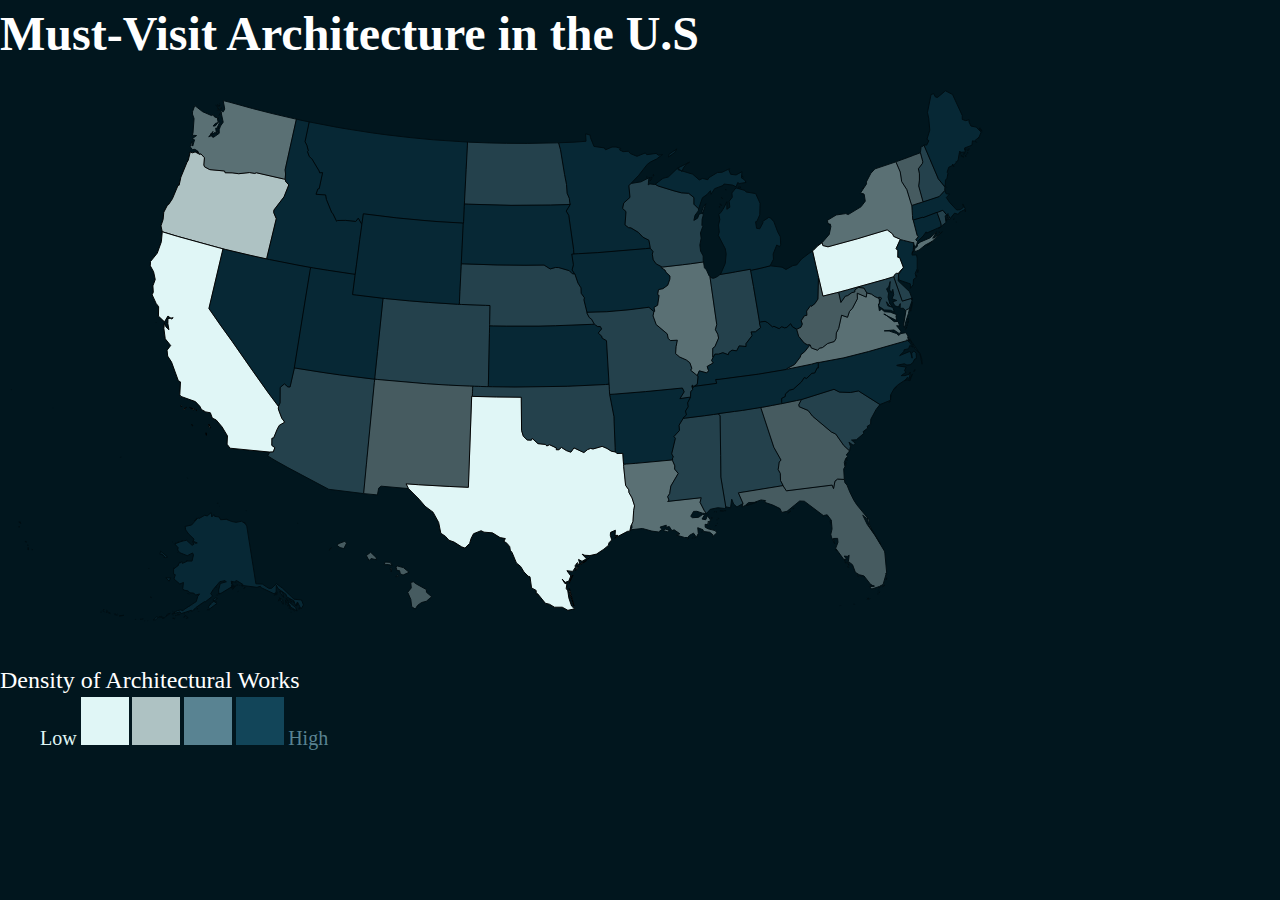
==== commit 2ef51d07: "Clickable map with changing modal content" ====
--- a/index.html
+++ b/index.html
@@ -6,7 +6,7 @@
         <title>Must Visit U.S. Architectures</title>
         <link href="style.css" rel="stylesheet" type="text/css"/>
         <script src="functionality.js" type="text/javascript"></script>
-        <!-- <script src="https://ajax.googleapis.com/ajax/libs/jquery/3.6.0/jquery.min.js"></script> -->
+        <script src="https://ajax.googleapis.com/ajax/libs/jquery/3.6.0/jquery.min.js"></script>
         <script src="https://maxcdn.bootstrapcdn.com/bootstrap/3.4.1/js/bootstrap.min.js"></script>
         <link rel="stylesheet" href="https://maxcdn.bootstrapcdn.com/bootstrap/3.4.1/css/bootstrap.min.css">
     </head>
@@ -22,7 +22,7 @@
         <!-- XML code has been modified to change visual appearance of map to match my Figma prototype  -->
         <!-- <div id="details-box"></div> -->
 
-        <div>
+        <div id="map">
             <svg
             xmlns:dc="http://purl.org/dc/elements/1.1/"
             xmlns:cc="http://creativecommons.org/ns#"
@@ -98,20 +98,72 @@
                 </cc:Work>
             </rdf:RDF>
             </metadata>
+                
+                <a onclick="sessionStorage.setItem('id',0)" href="spotlight.html">
+                    <path
+                    inkscape:connector-curvature="0"
+                    id="OR"
+                    class="active"
+                    data-name="Oregon"
+                    data-id="OR"
+                    d="m 162.2384,162.75717 15.43304,4.65903 41.54301,11.45344 3.78546,0.97064 2.71777,0.67944 24.55697,5.82379 13.6859,3.00895 2.71777,0.58238 0.38825,-2.03832 9.221,-38.24287 -2.62071,-6.21204 0.29119,-2.42658 10.09457,-13.20059 4.75609,-11.93876 -3.30015,-3.59134 -0.0971,-1.84419 0,-0.0971 -1.8442,-0.38825 -27.27474,-6.21204 -1.45594,0.67944 -5.33848,-0.87357 -10.774,1.16476 -6.60029,-0.87357 -6.98855,-0.0971 -0.58238,-1.74714 -14.75359,-1.35888 -5.24141,-2.81483 -0.67944,-1.8442 0.58238,-7.279734 -3.49428,-3.785461 -0.29118,0.09706 -0.67945,0.485315 -4.85315,-2.523641 -2.9119,0.873568 -1.94126,-0.970631 -2.03832,8.347429 -1.35889,2.329514 -6.01791,14.656531 -1.74714,8.05624 -1.06769,0.0971 -5.62966,13.39471 -3.78546,5.72672 -1.35889,0.97063 -3.49427,6.79442 -0.67944,7.18267 -2.13539,6.40617 1.26182,5.82378 0,0.0971 z m 35.5251,-79.688825 -0.29119,-0.873568 -0.0971,0.679442 0.38825,0.194126 z"
+                    style="stroke-width:0.97063118000000004;fill:#AEC2C3" />
+                </a>
+
+                <a onclick="sessionStorage.setItem('id',1)" href="spotlight.html">
+                    <path
+                    inkscape:connector-curvature="0"
+                    id="CA"
+                    class="active"
+                    data-name="California"
+                    data-id="CA"
+                    d="m 206.01387,363.77489 0.38825,2.13539 0,0.38825 -0.38825,-2.52364 z m -14.26828,-8.34743 0.67944,1.45595 0.38825,-0.0971 -1.06769,-1.35888 z m 16.98604,-0.29119 0.29119,2.52364 1.74714,1.26182 -2.03833,-3.78546 z m -11.74463,-13.78296 -1.0677,-0.29119 0.87357,0.38825 0.19413,-0.0971 z m -10.77401,-2.9119 -2.6207,1.55301 0.67944,0.67945 1.94126,-2.23246 z m -5.04728,-1.8442 -0.19413,0.77651 0.87357,0.19413 -0.67944,-0.97064 z m 8.54155,1.94127 4.27078,2.42658 0.77651,-0.67945 -5.04729,-1.74713 z m -33.09852,-85.51261 -0.0971,0.0971 0.0971,-0.0971 0,0 z m 10.38575,0.48531 -0.0971,-0.29119 0,0.38826 0.0971,-0.0971 z m 56.00542,-73.6709 -3.78546,-0.97064 -41.54301,-11.45344 -15.43304,-4.65903 0,0.38825 -0.87357,9.60925 -4.07665,11.35638 -6.79442,8.44449 -0.19412,4.27078 3.30014,5.92085 1.65008,7.76505 -2.32952,6.3091 0.38825,6.30911 -1.16475,2.6207 3.97958,8.63862 2.52364,3.30015 -0.19412,9.41512 6.01791,5.72672 3.49427,-5.82378 3.78547,3.00895 1.45594,-1.35888 -5.24141,0.97063 -0.0971,4.95022 1.0677,6.21204 -2.9119,-2.81483 -1.65007,-3.78546 -0.48532,5.2414 1.35889,10.38576 5.43553,6.69735 -3.59133,4.65903 0.58237,5.92085 3.88253,6.01792 6.79442,18.63612 2.13539,1.16475 -0.67945,12.9094 1.0677,1.55301 14.55947,5.24141 4.4649,4.75609 1.55301,3.10602 4.27078,2.42658 4.65903,0.87357 1.94126,5.33847 3.88252,1.8442 5.82379,6.89148 5.43554,9.02687 -0.38826,8.34743 3.00896,3.97958 39.69882,3.88253 0,0 3.49427,-0.19413 1.55301,-4.27077 -3.00896,-2.23246 0.0971,-7.0856 1.74713,-0.38826 3.49427,-8.54155 2.13539,-3.97959 5.43554,-3.20308 -3.00896,-4.07665 -3.39721,-9.12394 0.19413,-2.42657 0,-0.0971 -2.52364,-3.39721 -7.76505,-10.38575 -15.04479,-21.15976 -20.96563,-30.08957 -11.8417,-16.40366 -11.45345,-16.50074 13.20058,-56.00542 0.87357,-3.68839 z"
+                    style="stroke-width:0.97063118000000004;fill:#E0F6F6" />
+                </a>
+
+                <a onclick="sessionStorage.setItem('id',2)" href="spotlight.html">
+                    <path
+                    inkscape:connector-curvature="0"
+                    id="TX"
+                    class="active"
+                    data-name="Texas"
+                    data-id="TX"
+                    d="m 573.98015,536.93549 -4.65902,-17.56842 0,3.30015 4.65902,14.26827 z m -1.06769,-30.86607 -3.30015,6.21204 -0.38825,2.03833 3.6884,-8.25037 z m 2.6207,-4.56196 3.10602,-4.07666 -2.23245,1.35889 -0.87357,2.71777 z m 10.96814,-9.90044 -7.27974,3.78546 2.03833,-0.38825 5.24141,-3.39721 z m 0.97063,-1.35889 2.03832,-1.65007 -0.7765,0.19413 -1.26182,1.45594 z m -115.11686,-162.87191 -0.67944,-0.0971 -3.30015,91.0452 -19.2185,-0.87357 -30.76901,-1.74713 -12.32701,-0.87357 2.42658,4.75609 0.0971,0.0971 10.48282,10.48281 6.01791,7.08561 7.95917,5.92085 5.62967,10.28869 2.13538,10.77401 4.56197,3.00895 3.59134,3.97959 5.14434,1.8442 7.47386,4.75609 3.39721,1.26183 4.65903,-4.65903 1.45595,-4.95022 2.42658,-4.7561 7.57092,-3.00895 2.91189,1.45594 8.44449,0.67945 7.66799,4.75609 5.24141,0.97063 -1.45595,2.71777 3.00896,1.94126 2.81483,3.39721 0.58238,3.59133 1.8442,2.42658 4.27077,10.28869 4.27078,3.59134 3.30015,5.43553 4.17371,4.27078 1.8442,0.58238 1.55301,11.06519 4.56197,2.52365 0.19412,3.49427 1.16476,-0.29119 7.95918,9.70631 3.97959,0.87357 5.04728,3.00896 7.76505,0 5.62966,3.10601 6.69735,-1.45594 -3.00895,-2.81483 -2.71777,-8.1533 -1.06769,-7.08561 -1.55301,-2.32952 0.67944,-4.75609 -2.03833,-0.19413 -2.71777,-4.4649 3.10602,3.30015 3.59134,-1.26182 1.94126,-5.14435 -3.88252,-5.24141 5.82378,0.67944 2.71777,-4.17371 -0.38825,-1.45595 2.42658,-3.20308 -0.58238,2.81483 2.71777,-2.13539 -1.0677,-3.78546 3.49427,1.8442 4.46491,-2.52364 -4.36784,-4.56197 2.71776,1.0677 5.04729,0.29119 6.60029,-1.45595 7.3768,-4.95022 4.4649,-3.6884 0.67944,-2.71777 2.71777,-2.81483 -1.45595,-4.65903 0.29119,-2.91189 4.85316,-2.13539 -0.38826,5.14435 2.9119,0 -3.20308,2.71776 12.90939,-6.79441 2.13539,-0.0971 1.35888,-6.21204 0.38826,0 1.45594,-3.59133 0.67944,-11.0652 0.87357,-4.4649 -2.52364,-7.95918 -3.10602,-5.43553 -0.0971,-2.62071 -3.20309,-4.4649 -1.94126,-18.73318 -0.0971,-2.32952 -0.19413,-2.42658 -0.58238,-8.54155 -5.82378,0.19413 -1.45595,-1.55301 -0.29119,-0.0971 -0.0971,0 -3.78546,-0.67944 -4.36784,-2.81483 -4.85316,-2.03832 -9.12393,2.6207 -2.42658,-0.58238 -3.00896,1.16476 -3.6884,3.00895 -9.90044,-4.65902 -3.10601,4.27077 -4.56197,-1.65007 -4.85316,-3.10602 -2.6207,2.23245 -2.52364,0.0971 0,-1.84419 -6.79442,-3.20309 -2.71777,1.26182 -1.35888,-1.55301 -7.47386,-0.7765 -5.72673,-5.24141 -0.87356,1.74714 -4.17372,-0.19413 -3.88252,-3.6884 -1.74714,-5.82379 -0.29119,-33.19558 -24.84816,-0.29119 -23.48927,-0.58238 -0.58238,0 z"
+                    style="stroke-width:0.97063118000000004;fill:#E0F6F6" />
+                </a>
+                
+                <a onclick="sessionStorage.setItem('id',3)" href="spotlight.html">
+                    <path
+                    inkscape:connector-curvature="0"
+                    id="PA"
+                    class="active"
+                    data-name="Pennsylvania"
+                    data-id="PA"
+                    d="m 900.01517,170.13396 -6.3091,-2.71776 -1.06769,-2.42658 -5.43554,-4.17372 -29.70131,8.92981 -29.50719,8.05624 -5.14435,-1.26182 -0.67944,-2.91189 -1.65007,1.26182 -2.6207,1.8442 -4.7561,4.85315 -0.58238,0.48532 2.71777,11.93876 0.48532,2.13539 2.42657,10.48282 0.48532,2.03832 0,0 4.27078,18.442 13.78296,-3.39721 1.94126,-0.48532 1.74714,-0.48531 6.89148,-1.8442 37.95168,-10.57988 6.89148,-2.13539 1.65008,-0.48532 0,0 0.7765,-1.94126 1.74714,-1.35888 2.32951,0 0.29119,-0.87357 3.78546,-4.27078 0.38825,-0.67944 0.29119,-0.19413 -3.78546,-9.90044 -1.8442,-0.29119 0.0971,-6.50322 -1.74714,-2.13539 4.07665,-9.02687 0,0 -0.19413,-0.38826 z"
+                    style="stroke-width:0.97063118000000004;fill:#E0F6F6" />
+                </a>
+
+                <path
+                    inkscape:connector-curvature="0"
+                    id="WA"
+                    data-name="Washington"
+                    data-id="WA"
+                    d="m 192.13384,77.050432 0.0971,-1.650073 -0.19412,0.09706 0.0971,1.55301 z m 20.67445,-8.832744 0.58237,-0.970631 -0.67944,-0.09706 0.0971,1.067694 z m -1.8442,-1.747136 0.58237,-1.941262 -0.58237,-0.194127 0,2.135389 z m 7.0856,-2.814831 -0.0971,-1.941262 -1.65007,2.523641 1.74713,-0.582379 z m 0.19413,-4.076651 0.29119,-1.941262 -0.19413,-0.485316 -0.0971,2.426578 z m 0.29119,-9.512185 -0.0971,-1.067695 -0.38826,-0.09706 0.48532,1.164758 z m 3.10602,-6.406166 -0.87357,-0.09706 -1.74713,2.717767 2.6207,-2.620704 z m -2.42658,-2.620705 0.48532,-0.388252 0.0971,-0.291189 -0.58238,0.679441 z m -0.48531,0.29119 -0.29119,-1.941263 -0.87357,1.650073 1.16476,0.29119 z m -0.48532,-2.717768 -0.87357,-0.388252 0.67944,0.970631 0.19413,-0.582379 z m 2.91189,1.650074 0,-1.261821 -0.29119,0.485316 0.29119,0.776505 z m 0.87357,-1.261821 -0.38825,-0.291189 -0.0971,0 0.48531,0.291189 z m -5.5326,-2.135389 -0.48531,-0.388252 -0.19413,-0.09706 0.67944,0.485315 z m 3.59134,-0.388252 -2.6207,0.679442 0.67944,0.194126 1.94126,-0.873568 z m -2.13539,-0.194126 -0.48531,-0.582379 -0.0971,0.09706 0.58238,0.485316 z m 2.03833,-1.164758 -0.38826,0 0.48532,0.194126 -0.0971,-0.194126 z m -19.02438,49.793381 3.49428,3.785461 -0.58238,7.279734 0.67944,1.8442 5.24141,2.81483 14.75359,1.35888 0.58238,1.74714 6.98855,0.0971 6.60029,0.87357 10.774,-1.16476 5.33848,0.87357 1.45594,-0.67944 27.27474,6.21204 1.8442,0.38825 -0.19413,-0.97063 0.38826,-4.36784 -0.48532,-4.17371 11.25932,-50.666952 -1.55301,-0.29119 -22.71277,-5.338471 -19.80087,-5.047282 -22.42159,-6.21204 -6.69735,-1.650073 1.55301,8.444491 -1.45595,2.717768 -2.6207,-1.358884 2.52364,11.744637 -2.71777,3.882525 -1.26182,3.591336 0,3.688398 -5.72672,3.979588 -2.42658,-1.55301 -2.32952,1.164758 4.27078,-5.532598 -1.06769,3.785462 2.42658,-2.620705 1.94126,0.388253 -0.58238,-4.853156 1.26182,0.194126 2.6207,-5.823787 -0.87356,-0.873568 -3.39721,4.36784 -2.23246,0.09706 2.42658,-2.717767 2.71777,-0.679442 -0.97063,-4.950219 -2.71777,-0.679442 -1.35888,-2.329515 -1.65008,0.873568 -8.9298,-3.882524 -7.86211,-6.114977 -2.13539,5.92085 -0.19413,2.523641 1.65007,4.464904 -1.06769,14.462405 -0.77651,2.232452 4.36784,0.388252 -4.36784,3.10602 2.32952,1.164757 -1.8442,6.21204 -0.87357,-4.853156 -1.65007,5.629661 2.23245,2.717767 2.42658,-0.194126 2.91189,1.747136 1.45595,2.814831 1.74713,0 0,0 z"
+                    style="stroke-width:0.97063118000000004;fill:#E0F6F6"/>
                 <path
                     inkscape:connector-curvature="0"
                     id="MA"
                     data-name="Massachusetts"
                     data-id="MA"
                     d="m 956.31178,153.05085 -0.29118,-0.19412 0,0.29119 0.29118,-0.0971 z m -2.91189,-2.6207 0.67944,-0.29119 0,-0.38825 -0.67944,0.67944 z m 12.03583,-7.57092 -0.0971,-1.35889 -0.19412,-0.7765 0.29119,2.13539 z m -42.41659,-9.9975 -0.67944,0.29119 -5.5326,1.65007 -1.94126,0.67944 -2.23245,0.67944 -0.7765,0.29119 0,0.29119 0.29118,5.04728 0.29119,4.65903 0.29119,4.27078 0.48532,0.29119 1.74714,-0.48532 7.86211,-2.32951 0.19412,0.48531 13.97709,-5.33847 0.0971,0.19413 1.26182,-0.48532 4.4649,-1.74713 4.27078,5.14434 0,0 0.58238,-0.48531 0.29119,-1.45595 -0.0971,2.32952 0,0 0.97063,0 0.29119,1.16475 0.87357,1.65008 0,0 4.56197,-5.5326 3.78546,1.26182 0.87357,-1.94126 6.21204,-3.30015 -2.62071,-5.14435 0.67945,3.30015 -3.20309,2.42658 -3.59133,0.29119 -7.18267,-7.66799 -3.20309,-4.85315 3.20309,-3.39721 -3.30015,-0.19413 -1.35888,-3.20308 -0.0971,-0.19413 -5.53259,6.01791 -12.22996,4.07666 -3.97959,1.26182 0,0 z"
-                    style="stroke-width:0.97063118000000004;fill:#124559" /> -->
+                    style="stroke-width:0.97063118000000004;fill:#124559" /> 
                 <path
                     inkscape:connector-curvature="0"
                     id="MN"
                     data-name="Minnesota"
                     data-id="MN"
                     d="m 558.54712,73.847349 1.94126,6.891482 4.07665,24.848159 1.94126,9.90044 0.58238,8.73568 2.23246,5.24141 0.48531,4.4649 0.38825,1.45595 -0.0971,0.29119 -3.88252,6.40616 2.52364,4.27078 4.85315,34.16622 0.19413,4.4649 4.85315,-0.29119 19.12144,-1.06769 47.75505,-3.97959 4.7561,-0.48532 0,-0.48531 -1.35889,-7.47386 -5.92085,-3.00896 -4.65903,-4.85315 -7.37679,-4.46491 -2.32952,-0.19412 -3.59133,-2.71777 0.97063,-13.39471 -3.39721,-3.10602 1.16476,-5.43554 6.21204,-5.62966 -1.0677,-11.64757 2.23245,-2.52364 0,0 7.57093,-7.95918 8.63861,-11.065195 3.30015,-2.329514 5.82379,-2.814831 6.11497,-4.561967 -4.07665,0.776505 -2.42658,-1.844199 -9.31806,1.261821 -1.45594,-1.747136 -8.34743,3.397209 -6.69736,-2.814831 -1.84419,-2.232452 -5.33848,0.388253 -3.59133,-1.844199 1.16476,-1.358884 -4.56197,-1.455947 -4.07665,0 -6.50323,2.814831 -1.26182,-1.941263 -10.28869,-1.455947 -3.49427,-8.73568 -0.38826,-2.620705 -4.4649,-1.26182 0.38825,7.47386 -11.8417,0.873568 -14.65653,0.582379 -0.97063,0.09706 z"
-                    style="stroke-width:0.97063118000000004;fill:#124559" /> -->
+                    style="stroke-width:0.97063118000000004;fill:#124559" /> 
                 <path
                     inkscape:connector-curvature="0"
                     id="MT"
@@ -142,25 +194,12 @@
                     style="stroke-width:0.97063118000000004;fill:#124559" />
                 <path
                     inkscape:connector-curvature="0"
-                    id="WA"
-                    data-name="Washington"
-                    data-id="WA"
-                    d="m 192.13384,77.050432 0.0971,-1.650073 -0.19412,0.09706 0.0971,1.55301 z m 20.67445,-8.832744 0.58237,-0.970631 -0.67944,-0.09706 0.0971,1.067694 z m -1.8442,-1.747136 0.58237,-1.941262 -0.58237,-0.194127 0,2.135389 z m 7.0856,-2.814831 -0.0971,-1.941262 -1.65007,2.523641 1.74713,-0.582379 z m 0.19413,-4.076651 0.29119,-1.941262 -0.19413,-0.485316 -0.0971,2.426578 z m 0.29119,-9.512185 -0.0971,-1.067695 -0.38826,-0.09706 0.48532,1.164758 z m 3.10602,-6.406166 -0.87357,-0.09706 -1.74713,2.717767 2.6207,-2.620704 z m -2.42658,-2.620705 0.48532,-0.388252 0.0971,-0.291189 -0.58238,0.679441 z m -0.48531,0.29119 -0.29119,-1.941263 -0.87357,1.650073 1.16476,0.29119 z m -0.48532,-2.717768 -0.87357,-0.388252 0.67944,0.970631 0.19413,-0.582379 z m 2.91189,1.650074 0,-1.261821 -0.29119,0.485316 0.29119,0.776505 z m 0.87357,-1.261821 -0.38825,-0.291189 -0.0971,0 0.48531,0.291189 z m -5.5326,-2.135389 -0.48531,-0.388252 -0.19413,-0.09706 0.67944,0.485315 z m 3.59134,-0.388252 -2.6207,0.679442 0.67944,0.194126 1.94126,-0.873568 z m -2.13539,-0.194126 -0.48531,-0.582379 -0.0971,0.09706 0.58238,0.485316 z m 2.03833,-1.164758 -0.38826,0 0.48532,0.194126 -0.0971,-0.194126 z m -19.02438,49.793381 3.49428,3.785461 -0.58238,7.279734 0.67944,1.8442 5.24141,2.81483 14.75359,1.35888 0.58238,1.74714 6.98855,0.0971 6.60029,0.87357 10.774,-1.16476 5.33848,0.87357 1.45594,-0.67944 27.27474,6.21204 1.8442,0.38825 -0.19413,-0.97063 0.38826,-4.36784 -0.48532,-4.17371 11.25932,-50.666952 -1.55301,-0.29119 -22.71277,-5.338471 -19.80087,-5.047282 -22.42159,-6.21204 -6.69735,-1.650073 1.55301,8.444491 -1.45595,2.717768 -2.6207,-1.358884 2.52364,11.744637 -2.71777,3.882525 -1.26182,3.591336 0,3.688398 -5.72672,3.979588 -2.42658,-1.55301 -2.32952,1.164758 4.27078,-5.532598 -1.06769,3.785462 2.42658,-2.620705 1.94126,0.388253 -0.58238,-4.853156 1.26182,0.194126 2.6207,-5.823787 -0.87356,-0.873568 -3.39721,4.36784 -2.23246,0.09706 2.42658,-2.717767 2.71777,-0.679442 -0.97063,-4.950219 -2.71777,-0.679442 -1.35888,-2.329515 -1.65008,0.873568 -8.9298,-3.882524 -7.86211,-6.114977 -2.13539,5.92085 -0.19413,2.523641 1.65007,4.464904 -1.06769,14.462405 -0.77651,2.232452 4.36784,0.388252 -4.36784,3.10602 2.32952,1.164757 -1.8442,6.21204 -0.87357,-4.853156 -1.65007,5.629661 2.23245,2.717767 2.42658,-0.194126 2.91189,1.747136 1.45595,2.814831 1.74713,0 0,0 z"
-                    style="stroke-width:0.97063118000000004;fill:#E0F6F6" />
-                <path
-                    inkscape:connector-curvature="0"
                     id="AZ"
                     data-name="Arizona"
                     data-id="AZ"
                     d="m 372.18593,309.90486 -32.71027,-4.07665 -17.56843,-2.52365 -25.04228,-3.97958 -2.52364,-0.38826 0,0.19413 -4.27078,18.83025 -2.23245,-0.0971 -3.39721,-3.00895 -4.27078,3.59133 -0.0971,15.43304 -1.55301,3.30014 0,0.29119 0,0.0971 -0.19413,2.42657 3.39721,9.12394 3.00896,4.07665 -5.43554,3.20308 -2.13539,3.97959 -3.49427,8.54155 -1.74713,0.38826 -0.0971,7.0856 3.00896,2.23246 -1.55301,4.27077 -3.49427,0.19413 0,0 -2.03833,3.78546 6.98855,4.36784 13.20058,7.3768 40.76651,21.64507 34.55447,4.27078 0.38825,0 2.71777,-28.63362 0.67944,-7.08561 7.27974,-75.12685 0.38825,-3.49427 -2.52364,-0.29119 z"
                     style="stroke-width:0.97063118000000004;fill:#598392" />
-                <path
-                    inkscape:connector-curvature="0"
-                    id="CA"
-                    data-name="California"
-                    data-id="CA"
-                    d="m 206.01387,363.77489 0.38825,2.13539 0,0.38825 -0.38825,-2.52364 z m -14.26828,-8.34743 0.67944,1.45595 0.38825,-0.0971 -1.06769,-1.35888 z m 16.98604,-0.29119 0.29119,2.52364 1.74714,1.26182 -2.03833,-3.78546 z m -11.74463,-13.78296 -1.0677,-0.29119 0.87357,0.38825 0.19413,-0.0971 z m -10.77401,-2.9119 -2.6207,1.55301 0.67944,0.67945 1.94126,-2.23246 z m -5.04728,-1.8442 -0.19413,0.77651 0.87357,0.19413 -0.67944,-0.97064 z m 8.54155,1.94127 4.27078,2.42658 0.77651,-0.67945 -5.04729,-1.74713 z m -33.09852,-85.51261 -0.0971,0.0971 0.0971,-0.0971 0,0 z m 10.38575,0.48531 -0.0971,-0.29119 0,0.38826 0.0971,-0.0971 z m 56.00542,-73.6709 -3.78546,-0.97064 -41.54301,-11.45344 -15.43304,-4.65903 0,0.38825 -0.87357,9.60925 -4.07665,11.35638 -6.79442,8.44449 -0.19412,4.27078 3.30014,5.92085 1.65008,7.76505 -2.32952,6.3091 0.38825,6.30911 -1.16475,2.6207 3.97958,8.63862 2.52364,3.30015 -0.19412,9.41512 6.01791,5.72672 3.49427,-5.82378 3.78547,3.00895 1.45594,-1.35888 -5.24141,0.97063 -0.0971,4.95022 1.0677,6.21204 -2.9119,-2.81483 -1.65007,-3.78546 -0.48532,5.2414 1.35889,10.38576 5.43553,6.69735 -3.59133,4.65903 0.58237,5.92085 3.88253,6.01792 6.79442,18.63612 2.13539,1.16475 -0.67945,12.9094 1.0677,1.55301 14.55947,5.24141 4.4649,4.75609 1.55301,3.10602 4.27078,2.42658 4.65903,0.87357 1.94126,5.33847 3.88252,1.8442 5.82379,6.89148 5.43554,9.02687 -0.38826,8.34743 3.00896,3.97958 39.69882,3.88253 0,0 3.49427,-0.19413 1.55301,-4.27077 -3.00896,-2.23246 0.0971,-7.0856 1.74713,-0.38826 3.49427,-8.54155 2.13539,-3.97959 5.43554,-3.20308 -3.00896,-4.07665 -3.39721,-9.12394 0.19413,-2.42657 0,-0.0971 -2.52364,-3.39721 -7.76505,-10.38575 -15.04479,-21.15976 -20.96563,-30.08957 -11.8417,-16.40366 -11.45345,-16.50074 13.20058,-56.00542 0.87357,-3.68839 z"
-                    style="stroke-width:0.97063118000000004;fill:#E0F6F6" />
+                
                 <path
                     inkscape:connector-curvature="0"
                     id="CO"
@@ -181,13 +220,6 @@
                     data-name="New Mexico"
                     data-id="NM"
                     d="m 472.45213,324.75551 0.0971,-2.52364 0.0971,-2.52364 0.0971,-2.52364 -3.10602,-0.0971 -21.45095,-0.97063 -21.54801,-1.35889 -48.91981,-4.27077 -3.00896,-0.29119 -0.38825,3.49427 -7.27974,75.12685 -0.67944,7.08561 -2.71777,28.63362 0.38826,0.0971 13.39471,1.26183 1.26182,-6.79442 2.42658,-1.94127 27.17767,2.42658 0.19413,0 -2.42658,-4.75609 12.32701,0.87357 30.76901,1.74713 19.2185,0.87357 3.30015,-91.0452 0.67944,0.0971 0.0971,-2.62071 z"
-                    style="stroke-width:0.97063118000000004;fill:#AEC2C3" />
-                <path
-                    inkscape:connector-curvature="0"
-                    id="OR"
-                    data-name="Oregon"
-                    data-id="OR"
-                    d="m 162.2384,162.75717 15.43304,4.65903 41.54301,11.45344 3.78546,0.97064 2.71777,0.67944 24.55697,5.82379 13.6859,3.00895 2.71777,0.58238 0.38825,-2.03832 9.221,-38.24287 -2.62071,-6.21204 0.29119,-2.42658 10.09457,-13.20059 4.75609,-11.93876 -3.30015,-3.59134 -0.0971,-1.84419 0,-0.0971 -1.8442,-0.38825 -27.27474,-6.21204 -1.45594,0.67944 -5.33848,-0.87357 -10.774,1.16476 -6.60029,-0.87357 -6.98855,-0.0971 -0.58238,-1.74714 -14.75359,-1.35888 -5.24141,-2.81483 -0.67944,-1.8442 0.58238,-7.279734 -3.49428,-3.785461 -0.29118,0.09706 -0.67945,0.485315 -4.85315,-2.523641 -2.9119,0.873568 -1.94126,-0.970631 -2.03832,8.347429 -1.35889,2.329514 -6.01791,14.656531 -1.74714,8.05624 -1.06769,0.0971 -5.62966,13.39471 -3.78546,5.72672 -1.35889,0.97063 -3.49427,6.79442 -0.67944,7.18267 -2.13539,6.40617 1.26182,5.82378 0,0.0971 z m 35.5251,-79.688825 -0.29119,-0.873568 -0.0971,0.679442 0.38825,0.194126 z"
                     style="stroke-width:0.97063118000000004;fill:#AEC2C3" />
                 <path
                     inkscape:connector-curvature="0"
@@ -261,13 +293,6 @@
                     style="stroke-width:0.97063118000000004;fill:#E0F6F6" />
                 <path
                     inkscape:connector-curvature="0"
-                    id="TX"
-                    data-name="Texas"
-                    data-id="TX"
-                    d="m 573.98015,536.93549 -4.65902,-17.56842 0,3.30015 4.65902,14.26827 z m -1.06769,-30.86607 -3.30015,6.21204 -0.38825,2.03833 3.6884,-8.25037 z m 2.6207,-4.56196 3.10602,-4.07666 -2.23245,1.35889 -0.87357,2.71777 z m 10.96814,-9.90044 -7.27974,3.78546 2.03833,-0.38825 5.24141,-3.39721 z m 0.97063,-1.35889 2.03832,-1.65007 -0.7765,0.19413 -1.26182,1.45594 z m -115.11686,-162.87191 -0.67944,-0.0971 -3.30015,91.0452 -19.2185,-0.87357 -30.76901,-1.74713 -12.32701,-0.87357 2.42658,4.75609 0.0971,0.0971 10.48282,10.48281 6.01791,7.08561 7.95917,5.92085 5.62967,10.28869 2.13538,10.77401 4.56197,3.00895 3.59134,3.97959 5.14434,1.8442 7.47386,4.75609 3.39721,1.26183 4.65903,-4.65903 1.45595,-4.95022 2.42658,-4.7561 7.57092,-3.00895 2.91189,1.45594 8.44449,0.67945 7.66799,4.75609 5.24141,0.97063 -1.45595,2.71777 3.00896,1.94126 2.81483,3.39721 0.58238,3.59133 1.8442,2.42658 4.27077,10.28869 4.27078,3.59134 3.30015,5.43553 4.17371,4.27078 1.8442,0.58238 1.55301,11.06519 4.56197,2.52365 0.19412,3.49427 1.16476,-0.29119 7.95918,9.70631 3.97959,0.87357 5.04728,3.00896 7.76505,0 5.62966,3.10601 6.69735,-1.45594 -3.00895,-2.81483 -2.71777,-8.1533 -1.06769,-7.08561 -1.55301,-2.32952 0.67944,-4.75609 -2.03833,-0.19413 -2.71777,-4.4649 3.10602,3.30015 3.59134,-1.26182 1.94126,-5.14435 -3.88252,-5.24141 5.82378,0.67944 2.71777,-4.17371 -0.38825,-1.45595 2.42658,-3.20308 -0.58238,2.81483 2.71777,-2.13539 -1.0677,-3.78546 3.49427,1.8442 4.46491,-2.52364 -4.36784,-4.56197 2.71776,1.0677 5.04729,0.29119 6.60029,-1.45595 7.3768,-4.95022 4.4649,-3.6884 0.67944,-2.71777 2.71777,-2.81483 -1.45595,-4.65903 0.29119,-2.91189 4.85316,-2.13539 -0.38826,5.14435 2.9119,0 -3.20308,2.71776 12.90939,-6.79441 2.13539,-0.0971 1.35888,-6.21204 0.38826,0 1.45594,-3.59133 0.67944,-11.0652 0.87357,-4.4649 -2.52364,-7.95918 -3.10602,-5.43553 -0.0971,-2.62071 -3.20309,-4.4649 -1.94126,-18.73318 -0.0971,-2.32952 -0.19413,-2.42658 -0.58238,-8.54155 -5.82378,0.19413 -1.45595,-1.55301 -0.29119,-0.0971 -0.0971,0 -3.78546,-0.67944 -4.36784,-2.81483 -4.85316,-2.03832 -9.12393,2.6207 -2.42658,-0.58238 -3.00896,1.16476 -3.6884,3.00895 -9.90044,-4.65902 -3.10601,4.27077 -4.56197,-1.65007 -4.85316,-3.10602 -2.6207,2.23245 -2.52364,0.0971 0,-1.84419 -6.79442,-3.20309 -2.71777,1.26182 -1.35888,-1.55301 -7.47386,-0.7765 -5.72673,-5.24141 -0.87356,1.74714 -4.17372,-0.19413 -3.88252,-3.6884 -1.74714,-5.82379 -0.29119,-33.19558 -24.84816,-0.29119 -23.48927,-0.58238 -0.58238,0 z"
-                    style="stroke-width:0.97063118000000004;fill:#E0F6F6" />
-                <path
-                    inkscape:connector-curvature="0"
                     id="CT"
                     data-name="Connecticut"
                     data-id="CT"
@@ -426,13 +451,6 @@
                     data-name="New York"
                     data-id="NY"
                     d="m 913.50695,181.78154 -1.45595,2.03832 -0.38825,0.58238 1.8442,-2.6207 z m 13.39471,-4.75609 4.85316,-4.27078 0,-0.19413 -4.85316,4.46491 z m -12.71527,3.00895 0,-3.30014 -0.29119,1.74713 0.29119,1.55301 z m 22.51864,-15.5301 -1.16475,-0.29119 -0.19413,0.87357 1.35888,-0.58238 z m 2.62071,-1.74713 -0.0971,0.97063 0.19412,-0.58238 -0.0971,-0.38825 z m -2.71777,0.0971 -6.50323,6.01791 -9.9975,4.27078 -2.6207,2.23245 -0.19413,2.13539 -2.71777,2.23245 0.38826,2.9119 4.17371,-1.65008 6.11498,-4.95022 6.79441,-3.59133 10.2887,-9.70631 -7.27974,5.53259 -2.32951,0.97064 3.88252,-6.40617 z m 3.00896,-4.07665 0.38825,-0.58238 -1.16476,1.35888 0.77651,-0.7765 z m -109.09895,-3.59134 -1.55301,-0.19412 1.16476,1.55301 0.38825,-1.35889 z m 32.22496,-29.70131 0.19412,-1.0677 -0.7765,0.97064 0.58238,0.0971 z m 0.48531,-6.98855 -0.38825,0.19413 -0.48532,1.06769 0.87357,-1.26182 z m -41.0577,55.13186 0.67944,2.91189 5.14435,1.26182 29.50719,-8.05624 29.70131,-8.92981 5.43554,4.17372 1.06769,2.42658 6.3091,2.71776 0.19413,0.38826 1.65007,0.38825 1.74714,0.48531 10.19163,2.52365 -0.19413,-0.48532 0.87357,3.97959 1.94126,-0.48532 1.0677,-4.36784 0,-0.0971 -1.74714,-1.65007 2.52364,-3.10602 -1.16476,-1.45595 -3.68839,-14.26828 -0.19413,-0.97063 -0.48532,-0.29119 -0.29119,-4.27078 -0.29119,-4.65903 -0.29118,-5.04728 0,-0.29119 -0.19413,0.0971 -4.85316,-15.91835 -5.14434,-8.05624 -1.45595,-9.60924 -4.36784,-10.191633 -0.58238,0.29119 -20.28619,6.794418 -4.07665,4.367845 -4.56197,8.73568 0.19413,1.94126 -6.01791,9.12393 3.68839,1.26182 1.0677,6.89148 -4.27078,5.62967 -12.81233,7.76504 -2.42658,-0.97063 -9.51218,1.35889 -8.83275,5.33847 0.48532,2.81483 3.10602,2.71777 -1.74714,8.54155 -6.98854,8.1533 -0.0971,0.0971 z"
-                    style="stroke-width:0.97063118000000004;fill:#E0F6F6" />
-                <path
-                    inkscape:connector-curvature="0"
-                    id="PA"
-                    data-name="Pennsylvania"
-                    data-id="PA"
-                    d="m 900.01517,170.13396 -6.3091,-2.71776 -1.06769,-2.42658 -5.43554,-4.17372 -29.70131,8.92981 -29.50719,8.05624 -5.14435,-1.26182 -0.67944,-2.91189 -1.65007,1.26182 -2.6207,1.8442 -4.7561,4.85315 -0.58238,0.48532 2.71777,11.93876 0.48532,2.13539 2.42657,10.48282 0.48532,2.03832 0,0 4.27078,18.442 13.78296,-3.39721 1.94126,-0.48532 1.74714,-0.48531 6.89148,-1.8442 37.95168,-10.57988 6.89148,-2.13539 1.65008,-0.48532 0,0 0.7765,-1.94126 1.74714,-1.35888 2.32951,0 0.29119,-0.87357 3.78546,-4.27078 0.38825,-0.67944 0.29119,-0.19413 -3.78546,-9.90044 -1.8442,-0.29119 0.0971,-6.50322 -1.74714,-2.13539 4.07665,-9.02687 0,0 -0.19413,-0.38826 z"
                     style="stroke-width:0.97063118000000004;fill:#E0F6F6" />
                 <path
                     inkscape:connector-curvature="0"
@@ -467,7 +485,6 @@
                 <li class="key-box" id="box-less"></li>
                 <li class="key-box" id="box-mid"></li>
                 <li class="key-box" id="box-high"></li>
-                <li></li>
                 <li id="high">High</li>
             </ul>
         </div>
--- a/style.css
+++ b/style.css
@@ -1,5 +1,4 @@
 /***************************           Landing Page            *******************************/
-
 #set-background-color {
     background-color: #01161E;
 }
@@ -42,6 +41,7 @@
     font-weight: 500;
     font-size: 20px;
     display: inline-block;
+    padding: 0px;
 }
 
 #low {
@@ -55,32 +55,46 @@
 .key-box {
     width: 48px;
     height: 48px;
+    padding: 0px;
+    margin: 0px;
 }
 
 #box-low {
     background-color: #E0F6F6;
-    padding: none;
+    padding: 0px;
+    margin: 0px;
 }
 
 #box-less {
     background-color: #AEC2C3;
-    padding: none;
+    padding: 0px;
+    margin: 0px;
 }
 
 #box-mid {
     background-color: #598392;
-    padding: none;
+    padding: 0px;
+    margin: 0px;
 }
 
 #box-high{
     background-color: #124559;
-    padding: none;
+    padding: 0px;
+    margin: 0px
 }
 
 /***************************           Map Interaction            *******************************/
 /* Reference for the code in this section: https://codepen.io/codecustard/pen/NWpZxey */
 
-path:hover {
+path {
+    opacity: 40%;
+}
+
+.active {
+    opacity: 100%;
+}
+
+.active:hover {
     fill: #B90202 !important;
     stroke: white !important;
     stroke-width: 2px !important;
@@ -164,6 +178,13 @@
     font-weight: 500;
 }
 
+#divider {
+    font-family: 'Futura';
+    font-size: 40px;
+    color: #01161E;
+    font-weight: 500;
+}
+
 #building-name {    
     font-family: 'Futura';
     font-size: 40px;
@@ -183,17 +204,24 @@
     font-weight: bold;
 }
 
-#building-description {
+#building-description-1 {
     font-family: 'Futura';
     font-size: 16px;
     color: #598392;
     font-weight: 500;
 }
 
+#building-description-2 {
+    font-family: 'Futura';
+    font-size: 16px;
+    color: #598392;
+    font-weight: 500;
+}
+
 .spacer {
     height: 24px;
 }
 
-.spacer-paragraph {
+#spacer-paragraph {
     height: 12px;
 }
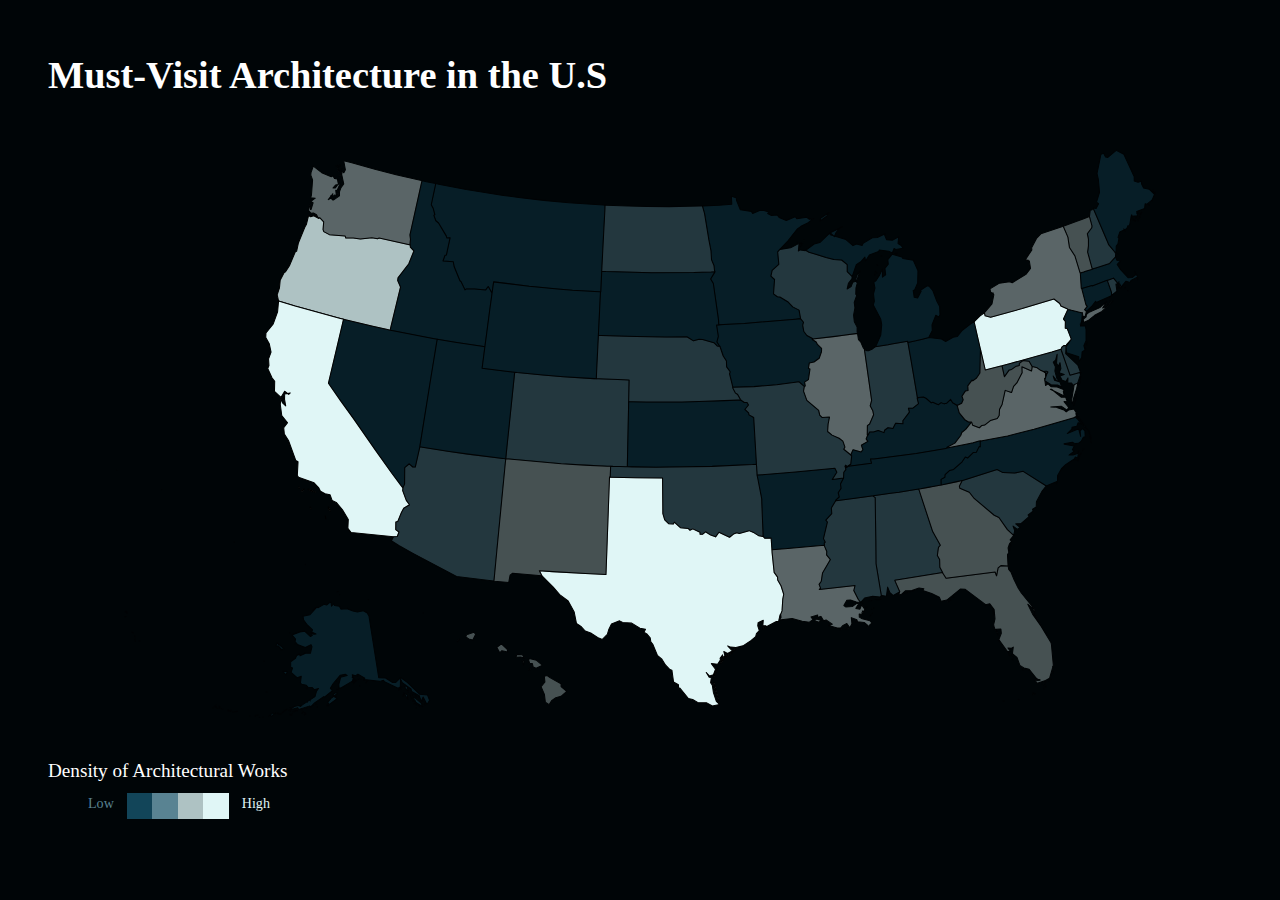
==== commit ca09dd0a: "Responsive website" ====
--- a/index.html
+++ b/index.html
@@ -6,9 +6,17 @@
         <title>Must Visit U.S. Architectures</title>
         <link href="style.css" rel="stylesheet" type="text/css"/>
         <script src="functionality.js" type="text/javascript"></script>
+
+        <!-- Bootstrap -->
         <script src="https://ajax.googleapis.com/ajax/libs/jquery/3.6.0/jquery.min.js"></script>
         <script src="https://maxcdn.bootstrapcdn.com/bootstrap/3.4.1/js/bootstrap.min.js"></script>
         <link rel="stylesheet" href="https://maxcdn.bootstrapcdn.com/bootstrap/3.4.1/css/bootstrap.min.css">
+        <meta name="viewport" content="width=device-width, initial-scale=1.0">
+
+
+        <!-- Swiper JS Lbrary for Carousel -->
+        <link rel="stylesheet" href="https://unpkg.com/swiper@8/swiper-bundle.min.css"/>
+        <script src="https://unpkg.com/swiper@8/swiper-bundle.min.js"></script>
     </head>
     
     <body id="set-background-color">
@@ -22,7 +30,7 @@
         <!-- XML code has been modified to change visual appearance of map to match my Figma prototype  -->
         <!-- <div id="details-box"></div> -->
 
-        <div id="map">
+        <div>
             <svg
             xmlns:dc="http://purl.org/dc/elements/1.1/"
             xmlns:cc="http://creativecommons.org/ns#"
@@ -32,14 +40,13 @@
             xmlns:sodipodi="http://sodipodi.sourceforge.net/DTD/sodipodi-0.dtd"
             xmlns:inkscape="http://www.inkscape.org/namespaces/inkscape"
             enable_background="new 0 0 1000 589"
-            height="589px"
             pretty_print="False"
             style="stroke-linejoin: round; stroke:#000; fill: none;"
             version="1.1"
             viewBox="0 0 1000 589"
-            width="1000px"
             preserveAspectRatio="xMinYMin meet"
             inkscape:version="0.48.4 r9939"
+            id="responsive-map"
             sodipodi:docname="us.svg">
             <sodipodi:namedview
                 pagecolor="#ffffff"
@@ -481,11 +488,13 @@
             <div id="key-title">Density of Architectural Works</div>
             <ul class="key-anchor">
                 <li id="low">Low</li>
+                <li class="key-box" id="box-high"></li>
+                <li class="key-box" id="box-mid"></li>
+                <li class="key-box" id="box-less"></li>
                 <li class="key-box" id="box-low"></li>
-                <li class="key-box" id="box-less"></li>
-                <li class="key-box" id="box-mid"></li>
-                <li class="key-box" id="box-high"></li>
                 <li id="high">High</li>
+                
+                
             </ul>
         </div>
 
--- a/style.css
+++ b/style.css
@@ -1,86 +1,86 @@
 /***************************           Landing Page            *******************************/
 #set-background-color {
-    background-color: #01161E;
+    background-color: #000507;
 }
 
 #title {
-    /* position: absolute;
-    top: 48px;
-    left: 48px; */
-    font-family: 'Futura';
-    font-size: 48px;
+    position:sticky;
+    margin-top: 48px;
+    margin-left: 48px;
+    font-family: 'Futura';
+    font-size: 3vw;
     font-weight: 700;
     color: #FFFFFF;
 }
 
-#usa-map {
+/* #usa-map {
     position: absolute;
     top: 50%;
     left: 50%;
     transform: translate(-50%, -50%);
+} */
+
+#responsive-map {
+    height: 70vh;
+    display: block;
+    margin-left: auto;
+    margin-right: auto;
+    margin-top: 24px;
 }
 
 #map-key {
     position: relative;
+    margin-left: 48px;
 }
 
 #key-title {
-    left: 48px;
-    font-family: 'Futura';
-    font-weight: 500;
-    font-size: 24px;
+    font-family: 'Futura';
+    font-weight: 500;
+    font-size: 1.5vw;
     color: #FFFFFF;
 }
 
 ul {
     list-style-type: none; /* to remove the bullet points */
+    padding-top: 1vh;
 }
 
 li {
     font-family: 'Futura';
     font-weight: 500;
-    font-size: 20px;
-    display: inline-block;
-    padding: 0px;
+    font-size: 1.1vw;
+    float: left;
+}
+
+#high {
+    color: #E0F6F6;
+    padding-left: 1vw;
 }
 
 #low {
-    color: #E0F6F6;
-}
-
-#high {
     color: #598392;
+    padding-right: 1vw;
 }
 
 .key-box {
-    width: 48px;
-    height: 48px;
-    padding: 0px;
-    margin: 0px;
+    width: 2vw;
+    height: 2vw;
 }
 
 #box-low {
     background-color: #E0F6F6;
-    padding: 0px;
-    margin: 0px;
 }
 
 #box-less {
     background-color: #AEC2C3;
-    padding: 0px;
-    margin: 0px;
 }
 
 #box-mid {
     background-color: #598392;
-    padding: 0px;
-    margin: 0px;
 }
 
 #box-high{
     background-color: #124559;
-    padding: 0px;
-    margin: 0px
 }
 
 /***************************           Map Interaction            *******************************/
@@ -150,6 +150,19 @@
     z-index: 1; /* Sit on top */
 }
 
+#cross {
+    float:right;
+    font-family: 'Futura';
+    font-size: 30px;
+    color: #01161E;
+    vertical-align:middle;
+}
+
+#cross:hover {
+    color:#B90202;
+    text-decoration: none;
+}
+
 .column-left {
     float: left;
     width: 45%;
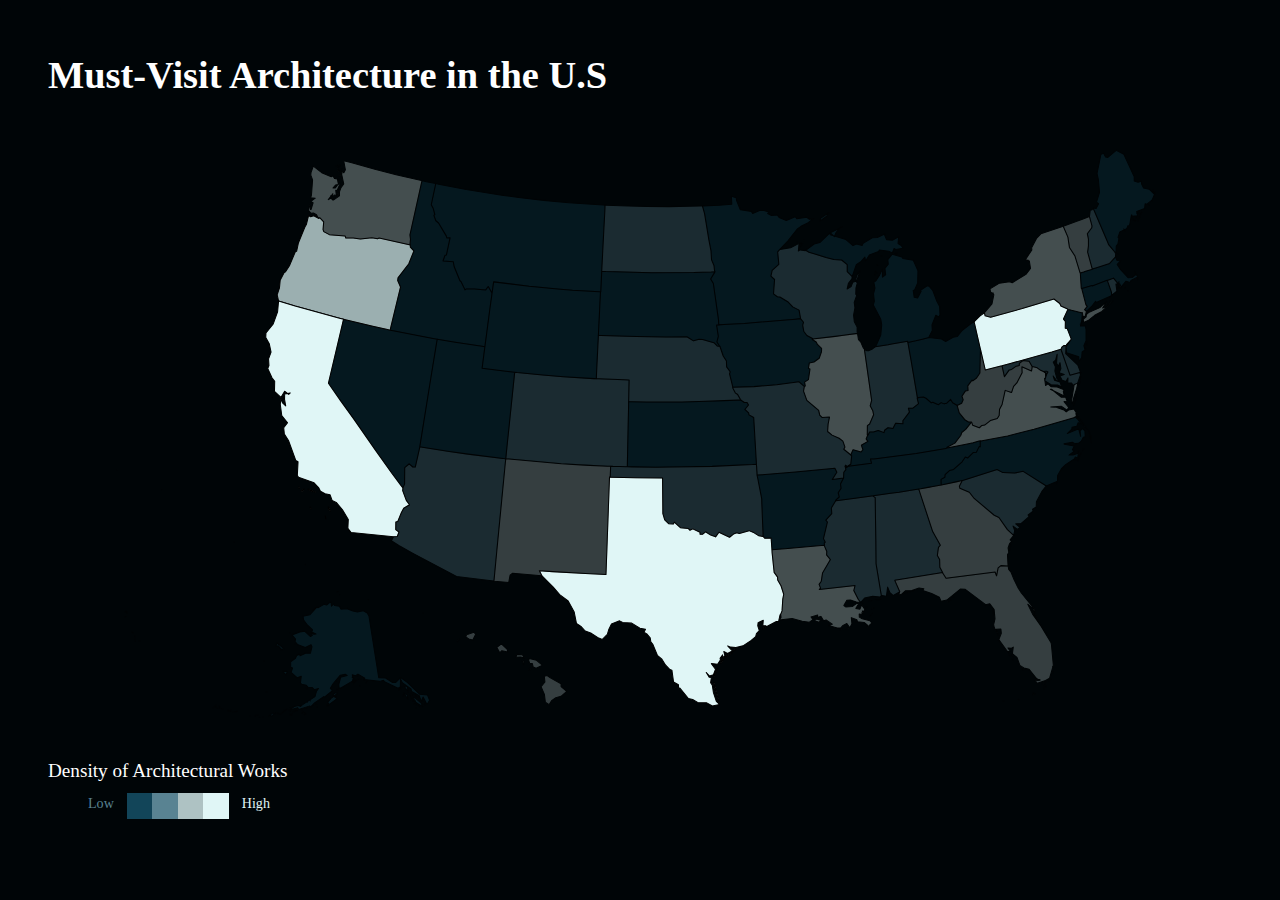
==== commit 06c126ea: "Final files" ====
--- a/index.html
+++ b/index.html
@@ -12,14 +12,10 @@
         <script src="https://maxcdn.bootstrapcdn.com/bootstrap/3.4.1/js/bootstrap.min.js"></script>
         <link rel="stylesheet" href="https://maxcdn.bootstrapcdn.com/bootstrap/3.4.1/css/bootstrap.min.css">
         <meta name="viewport" content="width=device-width, initial-scale=1.0">
-
-
-        <!-- Swiper JS Lbrary for Carousel -->
-        <link rel="stylesheet" href="https://unpkg.com/swiper@8/swiper-bundle.min.css"/>
-        <script src="https://unpkg.com/swiper@8/swiper-bundle.min.js"></script>
     </head>
     
     <body id="set-background-color">
+
         <!-- Header -->
         <div id="title">
             <div>Must-Visit Architecture in the U.S</div>
@@ -28,8 +24,6 @@
         <!-- Interactive Map -->
         <!-- Source of USA Map SVG: https://simplemaps.com/resources/svg-us  -->
         <!-- XML code has been modified to change visual appearance of map to match my Figma prototype  -->
-        <!-- <div id="details-box"></div> -->
-
         <div>
             <svg
             xmlns:dc="http://purl.org/dc/elements/1.1/"
@@ -114,7 +108,7 @@
                     data-name="Oregon"
                     data-id="OR"
                     d="m 162.2384,162.75717 15.43304,4.65903 41.54301,11.45344 3.78546,0.97064 2.71777,0.67944 24.55697,5.82379 13.6859,3.00895 2.71777,0.58238 0.38825,-2.03832 9.221,-38.24287 -2.62071,-6.21204 0.29119,-2.42658 10.09457,-13.20059 4.75609,-11.93876 -3.30015,-3.59134 -0.0971,-1.84419 0,-0.0971 -1.8442,-0.38825 -27.27474,-6.21204 -1.45594,0.67944 -5.33848,-0.87357 -10.774,1.16476 -6.60029,-0.87357 -6.98855,-0.0971 -0.58238,-1.74714 -14.75359,-1.35888 -5.24141,-2.81483 -0.67944,-1.8442 0.58238,-7.279734 -3.49428,-3.785461 -0.29118,0.09706 -0.67945,0.485315 -4.85315,-2.523641 -2.9119,0.873568 -1.94126,-0.970631 -2.03832,8.347429 -1.35889,2.329514 -6.01791,14.656531 -1.74714,8.05624 -1.06769,0.0971 -5.62966,13.39471 -3.78546,5.72672 -1.35889,0.97063 -3.49427,6.79442 -0.67944,7.18267 -2.13539,6.40617 1.26182,5.82378 0,0.0971 z m 35.5251,-79.688825 -0.29119,-0.873568 -0.0971,0.679442 0.38825,0.194126 z"
-                    style="stroke-width:0.97063118000000004;fill:#AEC2C3" />
+                    style="stroke-width:0.97063118000000004;fill:#9bafb0" />
                 </a>
 
                 <a onclick="sessionStorage.setItem('id',1)" href="spotlight.html">
@@ -492,48 +486,10 @@
                 <li class="key-box" id="box-mid"></li>
                 <li class="key-box" id="box-less"></li>
                 <li class="key-box" id="box-low"></li>
-                <li id="high">High</li>
-                
-                
+                <li id="high">High</li> 
             </ul>
         </div>
 
-        <!-- Modal Test -->
-        <!-- Reference for code below: https://getbootstrap.com/docs/4.0/components/modal/ -->
-        <!-- Currently not being used -->
-            <!-- Button trigger modal -->
-            <!-- <button type="button" class="btn btn-primary" data-toggle="modal" data-target="#exampleModalCenter">
-                Launch demo modal
-            </button> -->
-            
-            <!-- Modal -->
-            <!-- <div class="modal fade" id="exampleModalCenter" tabindex="-1" role="dialog" aria-labelledby="exampleModalCenterTitle" aria-hidden="true">
-                <div class="modal-dialog modal-dialog-centered" role="document">
-                <div class="modal-content">
-                    <div class="modal-header">
-                        <h5 class="modal-title" id="exampleModalLongTitle">Pennsylvania | Fallingwater</h5>
-                        <button type="button" class="close" data-dismiss="modal" aria-label="Close">
-                            <span aria-hidden="true">&times;</span>
-                        </button>
-                    </div>
-                    <div class="modal-body">
-                        <div id="leftside">
-                            <img src="assets/PA Big Frame 1.png">
-                        </div>
-
-                        <div id="rightside">
-                            <div>Architect: Frank Lloyd Wright (1867-1959)</div>
-                            <div>Year: 1935</div>
-                            <div>Location: Outside of Pittsburgh</div>
-                            <div>Fallingwater is a house designed for the Kaufmann family, owners of Pittsburgh’s largest department store. One of Wright’s most widely acclaimed works, Fallingwater exemplifies his philosophy of organic architecture: the harmonious union of art and nature.</div>
-                            <div>Fallingwater is owned and operated by the Conservancy and open to the public to tour as a museum. It is surrounded by 5,100 acres of natural land, streams and trails known as the Bear Run Nature Reserve. On July 10, 2019, UNESCO inscribed Fallingwater and seven other Frank Lloyd Wright-designed buildings to the World Heritage List. Fallingwater is the only major Wright work to come into the public domain with its setting, artwork and original Wright-designed furnishings intact.</div>
-
-                        </div>
-                    </div>
-                </div>
-                </div>
-            </div> -->
-
     </body>
 
 </html>--- a/style.css
+++ b/style.css
@@ -13,19 +13,12 @@
     color: #FFFFFF;
 }
 
-/* #usa-map {
-    position: absolute;
-    top: 50%;
-    left: 50%;
-    transform: translate(-50%, -50%);
-} */
-
 #responsive-map {
     height: 70vh;
-    display: block;
     margin-left: auto;
     margin-right: auto;
     margin-top: 24px;
+    display: block;
 }
 
 #map-key {
@@ -87,7 +80,7 @@
 /* Reference for the code in this section: https://codepen.io/codecustard/pen/NWpZxey */
 
 path {
-    opacity: 40%;
+    opacity: 30%;
 }
 
 .active {
@@ -97,33 +90,11 @@
 .active:hover {
     fill: #B90202 !important;
     stroke: white !important;
-    stroke-width: 2px !important;
+    stroke-width: 2.5px !important;
     cursor: pointer;
-}
-
-/* #map-container {
-    display: flex;
-    justify-content: center;
-    align-items: center;
-} */
-
-/* #details-box {
-    box-shadow: 0px 7px 40px rgba(0, 0, 0, 0.7);
-    opacity: 0%;
-    padding: 1rem;
-    border-radius: 8px;
-    font-size: 24px;
-    position: fixed;
-    color: white;
-    font-family: "Poppins";
-    background-color: black;
-    width: fit-content;
-    transform: translateX(-50%);
-    transition: opacity .4s ease;
-    z-index: 1;
-} */
-
-
+    box-shadow: 0 0 5px white;
+    transition: .15s ease;
+}
 
 /***************************           Spotlight Modal            *******************************/
 
@@ -133,7 +104,11 @@
     background-color: #01161E;
 }
 
-#modal-card {
+#transparent-title {
+    opacity: 20%;
+}
+
+.card {
     position: fixed;
     width: 960px;
     height: 648px;
@@ -148,7 +123,38 @@
     text-align: left;
     position: fixed;
     z-index: 1; /* Sit on top */
-}
+
+    animation: fadeIn 1.5s;
+    -webkit-animation: fadeIn 1.5s;
+    -moz-animation: fadeIn 1.5s;
+    -o-animation: fadeIn 1.5s;
+    -ms-animation: fadeIn 1.5s;
+}
+
+@keyframes fadeIn {
+    0% {opacity:0;}
+    100% {opacity:1;}
+  }
+  
+  @-moz-keyframes fadeIn {
+    0% {opacity:0;}
+    100% {opacity:1;}
+  }
+  
+  @-webkit-keyframes fadeIn {
+    0% {opacity:0;}
+    100% {opacity:1;}
+  }
+  
+  @-o-keyframes fadeIn {
+    0% {opacity:0;}
+    100% {opacity:1;}
+  }
+  
+  @-ms-keyframes fadeIn {
+    0% {opacity:0;}
+    100% {opacity:1;}
+  }
 
 #cross {
     float:right;
@@ -238,3 +244,19 @@
 #spacer-paragraph {
     height: 12px;
 }
+
+/* .column-left #overlay-text {
+    position: relative;
+    visibility: hidden;
+    text-align: center;
+}
+
+.column-left:hover #overlay-text {
+    visibility: visible;
+}
+
+#main-image:hover {
+    fill: white;
+    opacity: 50%;
+    transition: .25s ease;
+} */
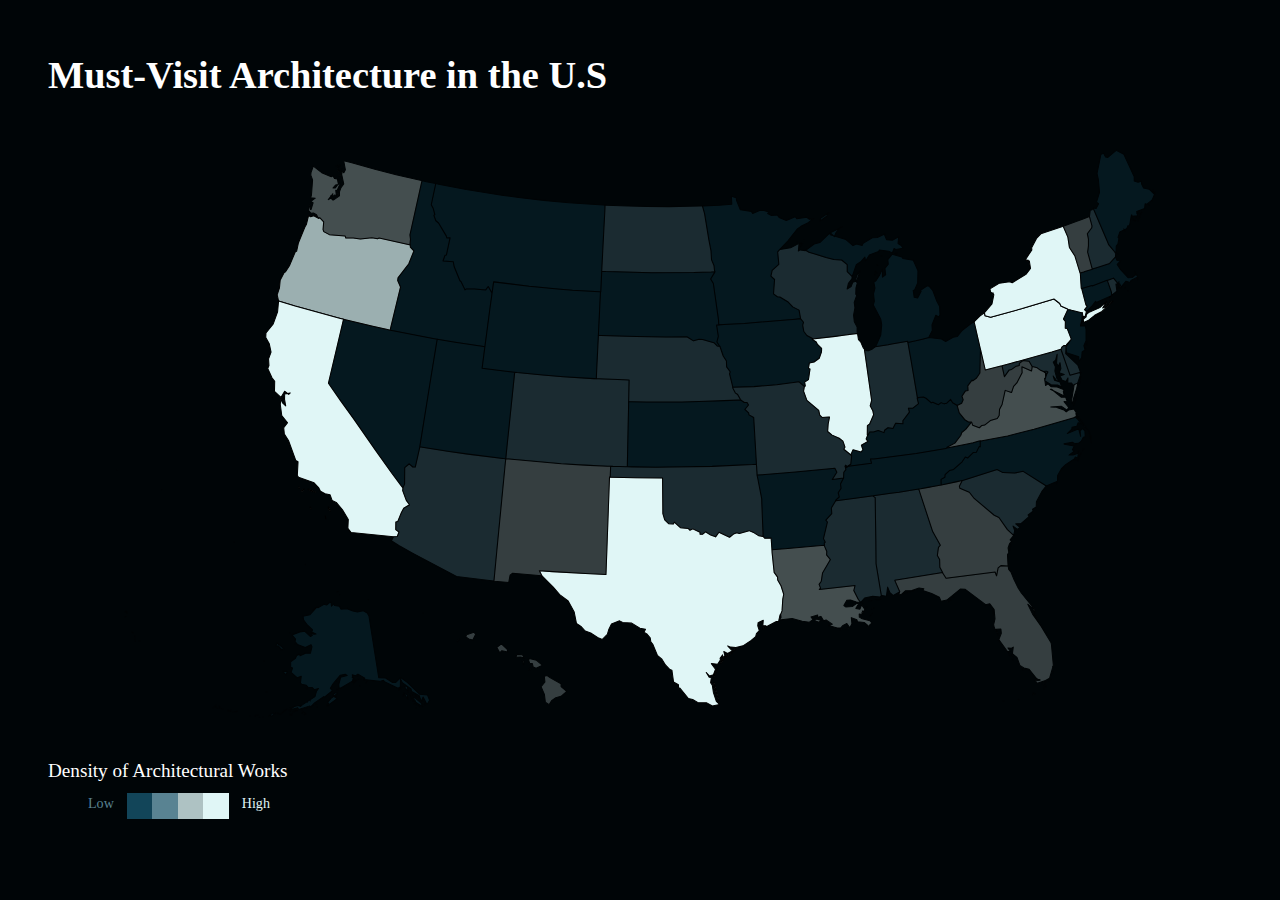
==== commit ce29de3e: "Final refinements" ====
--- a/index.html
+++ b/index.html
@@ -101,47 +101,70 @@
             </metadata>
                 
                 <a onclick="sessionStorage.setItem('id',0)" href="spotlight.html">
-                    <path
-                    inkscape:connector-curvature="0"
-                    id="OR"
-                    class="active"
-                    data-name="Oregon"
-                    data-id="OR"
-                    d="m 162.2384,162.75717 15.43304,4.65903 41.54301,11.45344 3.78546,0.97064 2.71777,0.67944 24.55697,5.82379 13.6859,3.00895 2.71777,0.58238 0.38825,-2.03832 9.221,-38.24287 -2.62071,-6.21204 0.29119,-2.42658 10.09457,-13.20059 4.75609,-11.93876 -3.30015,-3.59134 -0.0971,-1.84419 0,-0.0971 -1.8442,-0.38825 -27.27474,-6.21204 -1.45594,0.67944 -5.33848,-0.87357 -10.774,1.16476 -6.60029,-0.87357 -6.98855,-0.0971 -0.58238,-1.74714 -14.75359,-1.35888 -5.24141,-2.81483 -0.67944,-1.8442 0.58238,-7.279734 -3.49428,-3.785461 -0.29118,0.09706 -0.67945,0.485315 -4.85315,-2.523641 -2.9119,0.873568 -1.94126,-0.970631 -2.03832,8.347429 -1.35889,2.329514 -6.01791,14.656531 -1.74714,8.05624 -1.06769,0.0971 -5.62966,13.39471 -3.78546,5.72672 -1.35889,0.97063 -3.49427,6.79442 -0.67944,7.18267 -2.13539,6.40617 1.26182,5.82378 0,0.0971 z m 35.5251,-79.688825 -0.29119,-0.873568 -0.0971,0.679442 0.38825,0.194126 z"
-                    style="stroke-width:0.97063118000000004;fill:#9bafb0" />
+                        <path
+                        inkscape:connector-curvature="0"
+                        id="OR"
+                        class="active"
+                        data-name="Oregon"
+                        data-id="OR"
+                        d="m 162.2384,162.75717 15.43304,4.65903 41.54301,11.45344 3.78546,0.97064 2.71777,0.67944 24.55697,5.82379 13.6859,3.00895 2.71777,0.58238 0.38825,-2.03832 9.221,-38.24287 -2.62071,-6.21204 0.29119,-2.42658 10.09457,-13.20059 4.75609,-11.93876 -3.30015,-3.59134 -0.0971,-1.84419 0,-0.0971 -1.8442,-0.38825 -27.27474,-6.21204 -1.45594,0.67944 -5.33848,-0.87357 -10.774,1.16476 -6.60029,-0.87357 -6.98855,-0.0971 -0.58238,-1.74714 -14.75359,-1.35888 -5.24141,-2.81483 -0.67944,-1.8442 0.58238,-7.279734 -3.49428,-3.785461 -0.29118,0.09706 -0.67945,0.485315 -4.85315,-2.523641 -2.9119,0.873568 -1.94126,-0.970631 -2.03832,8.347429 -1.35889,2.329514 -6.01791,14.656531 -1.74714,8.05624 -1.06769,0.0971 -5.62966,13.39471 -3.78546,5.72672 -1.35889,0.97063 -3.49427,6.79442 -0.67944,7.18267 -2.13539,6.40617 1.26182,5.82378 0,0.0971 z m 35.5251,-79.688825 -0.29119,-0.873568 -0.0971,0.679442 0.38825,0.194126 z"
+                        style="stroke-width:0.97063118000000004;fill:#9bafb0" />
                 </a>
 
                 <a onclick="sessionStorage.setItem('id',1)" href="spotlight.html">
                     <path
-                    inkscape:connector-curvature="0"
-                    id="CA"
-                    class="active"
-                    data-name="California"
-                    data-id="CA"
-                    d="m 206.01387,363.77489 0.38825,2.13539 0,0.38825 -0.38825,-2.52364 z m -14.26828,-8.34743 0.67944,1.45595 0.38825,-0.0971 -1.06769,-1.35888 z m 16.98604,-0.29119 0.29119,2.52364 1.74714,1.26182 -2.03833,-3.78546 z m -11.74463,-13.78296 -1.0677,-0.29119 0.87357,0.38825 0.19413,-0.0971 z m -10.77401,-2.9119 -2.6207,1.55301 0.67944,0.67945 1.94126,-2.23246 z m -5.04728,-1.8442 -0.19413,0.77651 0.87357,0.19413 -0.67944,-0.97064 z m 8.54155,1.94127 4.27078,2.42658 0.77651,-0.67945 -5.04729,-1.74713 z m -33.09852,-85.51261 -0.0971,0.0971 0.0971,-0.0971 0,0 z m 10.38575,0.48531 -0.0971,-0.29119 0,0.38826 0.0971,-0.0971 z m 56.00542,-73.6709 -3.78546,-0.97064 -41.54301,-11.45344 -15.43304,-4.65903 0,0.38825 -0.87357,9.60925 -4.07665,11.35638 -6.79442,8.44449 -0.19412,4.27078 3.30014,5.92085 1.65008,7.76505 -2.32952,6.3091 0.38825,6.30911 -1.16475,2.6207 3.97958,8.63862 2.52364,3.30015 -0.19412,9.41512 6.01791,5.72672 3.49427,-5.82378 3.78547,3.00895 1.45594,-1.35888 -5.24141,0.97063 -0.0971,4.95022 1.0677,6.21204 -2.9119,-2.81483 -1.65007,-3.78546 -0.48532,5.2414 1.35889,10.38576 5.43553,6.69735 -3.59133,4.65903 0.58237,5.92085 3.88253,6.01792 6.79442,18.63612 2.13539,1.16475 -0.67945,12.9094 1.0677,1.55301 14.55947,5.24141 4.4649,4.75609 1.55301,3.10602 4.27078,2.42658 4.65903,0.87357 1.94126,5.33847 3.88252,1.8442 5.82379,6.89148 5.43554,9.02687 -0.38826,8.34743 3.00896,3.97958 39.69882,3.88253 0,0 3.49427,-0.19413 1.55301,-4.27077 -3.00896,-2.23246 0.0971,-7.0856 1.74713,-0.38826 3.49427,-8.54155 2.13539,-3.97959 5.43554,-3.20308 -3.00896,-4.07665 -3.39721,-9.12394 0.19413,-2.42657 0,-0.0971 -2.52364,-3.39721 -7.76505,-10.38575 -15.04479,-21.15976 -20.96563,-30.08957 -11.8417,-16.40366 -11.45345,-16.50074 13.20058,-56.00542 0.87357,-3.68839 z"
-                    style="stroke-width:0.97063118000000004;fill:#E0F6F6" />
+                        inkscape:connector-curvature="0"
+                        id="CA"
+                        class="active"
+                        data-name="California"
+                        data-id="CA"
+                        d="m 206.01387,363.77489 0.38825,2.13539 0,0.38825 -0.38825,-2.52364 z m -14.26828,-8.34743 0.67944,1.45595 0.38825,-0.0971 -1.06769,-1.35888 z m 16.98604,-0.29119 0.29119,2.52364 1.74714,1.26182 -2.03833,-3.78546 z m -11.74463,-13.78296 -1.0677,-0.29119 0.87357,0.38825 0.19413,-0.0971 z m -10.77401,-2.9119 -2.6207,1.55301 0.67944,0.67945 1.94126,-2.23246 z m -5.04728,-1.8442 -0.19413,0.77651 0.87357,0.19413 -0.67944,-0.97064 z m 8.54155,1.94127 4.27078,2.42658 0.77651,-0.67945 -5.04729,-1.74713 z m -33.09852,-85.51261 -0.0971,0.0971 0.0971,-0.0971 0,0 z m 10.38575,0.48531 -0.0971,-0.29119 0,0.38826 0.0971,-0.0971 z m 56.00542,-73.6709 -3.78546,-0.97064 -41.54301,-11.45344 -15.43304,-4.65903 0,0.38825 -0.87357,9.60925 -4.07665,11.35638 -6.79442,8.44449 -0.19412,4.27078 3.30014,5.92085 1.65008,7.76505 -2.32952,6.3091 0.38825,6.30911 -1.16475,2.6207 3.97958,8.63862 2.52364,3.30015 -0.19412,9.41512 6.01791,5.72672 3.49427,-5.82378 3.78547,3.00895 1.45594,-1.35888 -5.24141,0.97063 -0.0971,4.95022 1.0677,6.21204 -2.9119,-2.81483 -1.65007,-3.78546 -0.48532,5.2414 1.35889,10.38576 5.43553,6.69735 -3.59133,4.65903 0.58237,5.92085 3.88253,6.01792 6.79442,18.63612 2.13539,1.16475 -0.67945,12.9094 1.0677,1.55301 14.55947,5.24141 4.4649,4.75609 1.55301,3.10602 4.27078,2.42658 4.65903,0.87357 1.94126,5.33847 3.88252,1.8442 5.82379,6.89148 5.43554,9.02687 -0.38826,8.34743 3.00896,3.97958 39.69882,3.88253 0,0 3.49427,-0.19413 1.55301,-4.27077 -3.00896,-2.23246 0.0971,-7.0856 1.74713,-0.38826 3.49427,-8.54155 2.13539,-3.97959 5.43554,-3.20308 -3.00896,-4.07665 -3.39721,-9.12394 0.19413,-2.42657 0,-0.0971 -2.52364,-3.39721 -7.76505,-10.38575 -15.04479,-21.15976 -20.96563,-30.08957 -11.8417,-16.40366 -11.45345,-16.50074 13.20058,-56.00542 0.87357,-3.68839 z"
+                        style="stroke-width:0.97063118000000004;fill:#E0F6F6" />
                 </a>
 
                 <a onclick="sessionStorage.setItem('id',2)" href="spotlight.html">
                     <path
-                    inkscape:connector-curvature="0"
-                    id="TX"
-                    class="active"
-                    data-name="Texas"
-                    data-id="TX"
-                    d="m 573.98015,536.93549 -4.65902,-17.56842 0,3.30015 4.65902,14.26827 z m -1.06769,-30.86607 -3.30015,6.21204 -0.38825,2.03833 3.6884,-8.25037 z m 2.6207,-4.56196 3.10602,-4.07666 -2.23245,1.35889 -0.87357,2.71777 z m 10.96814,-9.90044 -7.27974,3.78546 2.03833,-0.38825 5.24141,-3.39721 z m 0.97063,-1.35889 2.03832,-1.65007 -0.7765,0.19413 -1.26182,1.45594 z m -115.11686,-162.87191 -0.67944,-0.0971 -3.30015,91.0452 -19.2185,-0.87357 -30.76901,-1.74713 -12.32701,-0.87357 2.42658,4.75609 0.0971,0.0971 10.48282,10.48281 6.01791,7.08561 7.95917,5.92085 5.62967,10.28869 2.13538,10.77401 4.56197,3.00895 3.59134,3.97959 5.14434,1.8442 7.47386,4.75609 3.39721,1.26183 4.65903,-4.65903 1.45595,-4.95022 2.42658,-4.7561 7.57092,-3.00895 2.91189,1.45594 8.44449,0.67945 7.66799,4.75609 5.24141,0.97063 -1.45595,2.71777 3.00896,1.94126 2.81483,3.39721 0.58238,3.59133 1.8442,2.42658 4.27077,10.28869 4.27078,3.59134 3.30015,5.43553 4.17371,4.27078 1.8442,0.58238 1.55301,11.06519 4.56197,2.52365 0.19412,3.49427 1.16476,-0.29119 7.95918,9.70631 3.97959,0.87357 5.04728,3.00896 7.76505,0 5.62966,3.10601 6.69735,-1.45594 -3.00895,-2.81483 -2.71777,-8.1533 -1.06769,-7.08561 -1.55301,-2.32952 0.67944,-4.75609 -2.03833,-0.19413 -2.71777,-4.4649 3.10602,3.30015 3.59134,-1.26182 1.94126,-5.14435 -3.88252,-5.24141 5.82378,0.67944 2.71777,-4.17371 -0.38825,-1.45595 2.42658,-3.20308 -0.58238,2.81483 2.71777,-2.13539 -1.0677,-3.78546 3.49427,1.8442 4.46491,-2.52364 -4.36784,-4.56197 2.71776,1.0677 5.04729,0.29119 6.60029,-1.45595 7.3768,-4.95022 4.4649,-3.6884 0.67944,-2.71777 2.71777,-2.81483 -1.45595,-4.65903 0.29119,-2.91189 4.85316,-2.13539 -0.38826,5.14435 2.9119,0 -3.20308,2.71776 12.90939,-6.79441 2.13539,-0.0971 1.35888,-6.21204 0.38826,0 1.45594,-3.59133 0.67944,-11.0652 0.87357,-4.4649 -2.52364,-7.95918 -3.10602,-5.43553 -0.0971,-2.62071 -3.20309,-4.4649 -1.94126,-18.73318 -0.0971,-2.32952 -0.19413,-2.42658 -0.58238,-8.54155 -5.82378,0.19413 -1.45595,-1.55301 -0.29119,-0.0971 -0.0971,0 -3.78546,-0.67944 -4.36784,-2.81483 -4.85316,-2.03832 -9.12393,2.6207 -2.42658,-0.58238 -3.00896,1.16476 -3.6884,3.00895 -9.90044,-4.65902 -3.10601,4.27077 -4.56197,-1.65007 -4.85316,-3.10602 -2.6207,2.23245 -2.52364,0.0971 0,-1.84419 -6.79442,-3.20309 -2.71777,1.26182 -1.35888,-1.55301 -7.47386,-0.7765 -5.72673,-5.24141 -0.87356,1.74714 -4.17372,-0.19413 -3.88252,-3.6884 -1.74714,-5.82379 -0.29119,-33.19558 -24.84816,-0.29119 -23.48927,-0.58238 -0.58238,0 z"
-                    style="stroke-width:0.97063118000000004;fill:#E0F6F6" />
+                        inkscape:connector-curvature="0"
+                        id="TX"
+                        class="active"
+                        data-name="Texas"
+                        data-id="TX"
+                        d="m 573.98015,536.93549 -4.65902,-17.56842 0,3.30015 4.65902,14.26827 z m -1.06769,-30.86607 -3.30015,6.21204 -0.38825,2.03833 3.6884,-8.25037 z m 2.6207,-4.56196 3.10602,-4.07666 -2.23245,1.35889 -0.87357,2.71777 z m 10.96814,-9.90044 -7.27974,3.78546 2.03833,-0.38825 5.24141,-3.39721 z m 0.97063,-1.35889 2.03832,-1.65007 -0.7765,0.19413 -1.26182,1.45594 z m -115.11686,-162.87191 -0.67944,-0.0971 -3.30015,91.0452 -19.2185,-0.87357 -30.76901,-1.74713 -12.32701,-0.87357 2.42658,4.75609 0.0971,0.0971 10.48282,10.48281 6.01791,7.08561 7.95917,5.92085 5.62967,10.28869 2.13538,10.77401 4.56197,3.00895 3.59134,3.97959 5.14434,1.8442 7.47386,4.75609 3.39721,1.26183 4.65903,-4.65903 1.45595,-4.95022 2.42658,-4.7561 7.57092,-3.00895 2.91189,1.45594 8.44449,0.67945 7.66799,4.75609 5.24141,0.97063 -1.45595,2.71777 3.00896,1.94126 2.81483,3.39721 0.58238,3.59133 1.8442,2.42658 4.27077,10.28869 4.27078,3.59134 3.30015,5.43553 4.17371,4.27078 1.8442,0.58238 1.55301,11.06519 4.56197,2.52365 0.19412,3.49427 1.16476,-0.29119 7.95918,9.70631 3.97959,0.87357 5.04728,3.00896 7.76505,0 5.62966,3.10601 6.69735,-1.45594 -3.00895,-2.81483 -2.71777,-8.1533 -1.06769,-7.08561 -1.55301,-2.32952 0.67944,-4.75609 -2.03833,-0.19413 -2.71777,-4.4649 3.10602,3.30015 3.59134,-1.26182 1.94126,-5.14435 -3.88252,-5.24141 5.82378,0.67944 2.71777,-4.17371 -0.38825,-1.45595 2.42658,-3.20308 -0.58238,2.81483 2.71777,-2.13539 -1.0677,-3.78546 3.49427,1.8442 4.46491,-2.52364 -4.36784,-4.56197 2.71776,1.0677 5.04729,0.29119 6.60029,-1.45595 7.3768,-4.95022 4.4649,-3.6884 0.67944,-2.71777 2.71777,-2.81483 -1.45595,-4.65903 0.29119,-2.91189 4.85316,-2.13539 -0.38826,5.14435 2.9119,0 -3.20308,2.71776 12.90939,-6.79441 2.13539,-0.0971 1.35888,-6.21204 0.38826,0 1.45594,-3.59133 0.67944,-11.0652 0.87357,-4.4649 -2.52364,-7.95918 -3.10602,-5.43553 -0.0971,-2.62071 -3.20309,-4.4649 -1.94126,-18.73318 -0.0971,-2.32952 -0.19413,-2.42658 -0.58238,-8.54155 -5.82378,0.19413 -1.45595,-1.55301 -0.29119,-0.0971 -0.0971,0 -3.78546,-0.67944 -4.36784,-2.81483 -4.85316,-2.03832 -9.12393,2.6207 -2.42658,-0.58238 -3.00896,1.16476 -3.6884,3.00895 -9.90044,-4.65902 -3.10601,4.27077 -4.56197,-1.65007 -4.85316,-3.10602 -2.6207,2.23245 -2.52364,0.0971 0,-1.84419 -6.79442,-3.20309 -2.71777,1.26182 -1.35888,-1.55301 -7.47386,-0.7765 -5.72673,-5.24141 -0.87356,1.74714 -4.17372,-0.19413 -3.88252,-3.6884 -1.74714,-5.82379 -0.29119,-33.19558 -24.84816,-0.29119 -23.48927,-0.58238 -0.58238,0 z"
+                        style="stroke-width:0.97063118000000004;fill:#E0F6F6" />
                 </a>
                 
                 <a onclick="sessionStorage.setItem('id',3)" href="spotlight.html">
                     <path
-                    inkscape:connector-curvature="0"
-                    id="PA"
-                    class="active"
-                    data-name="Pennsylvania"
-                    data-id="PA"
-                    d="m 900.01517,170.13396 -6.3091,-2.71776 -1.06769,-2.42658 -5.43554,-4.17372 -29.70131,8.92981 -29.50719,8.05624 -5.14435,-1.26182 -0.67944,-2.91189 -1.65007,1.26182 -2.6207,1.8442 -4.7561,4.85315 -0.58238,0.48532 2.71777,11.93876 0.48532,2.13539 2.42657,10.48282 0.48532,2.03832 0,0 4.27078,18.442 13.78296,-3.39721 1.94126,-0.48532 1.74714,-0.48531 6.89148,-1.8442 37.95168,-10.57988 6.89148,-2.13539 1.65008,-0.48532 0,0 0.7765,-1.94126 1.74714,-1.35888 2.32951,0 0.29119,-0.87357 3.78546,-4.27078 0.38825,-0.67944 0.29119,-0.19413 -3.78546,-9.90044 -1.8442,-0.29119 0.0971,-6.50322 -1.74714,-2.13539 4.07665,-9.02687 0,0 -0.19413,-0.38826 z"
-                    style="stroke-width:0.97063118000000004;fill:#E0F6F6" />
+                        inkscape:connector-curvature="0"
+                        id="PA"
+                        class="active"
+                        data-name="Pennsylvania"
+                        data-id="PA"
+                        d="m 900.01517,170.13396 -6.3091,-2.71776 -1.06769,-2.42658 -5.43554,-4.17372 -29.70131,8.92981 -29.50719,8.05624 -5.14435,-1.26182 -0.67944,-2.91189 -1.65007,1.26182 -2.6207,1.8442 -4.7561,4.85315 -0.58238,0.48532 2.71777,11.93876 0.48532,2.13539 2.42657,10.48282 0.48532,2.03832 0,0 4.27078,18.442 13.78296,-3.39721 1.94126,-0.48532 1.74714,-0.48531 6.89148,-1.8442 37.95168,-10.57988 6.89148,-2.13539 1.65008,-0.48532 0,0 0.7765,-1.94126 1.74714,-1.35888 2.32951,0 0.29119,-0.87357 3.78546,-4.27078 0.38825,-0.67944 0.29119,-0.19413 -3.78546,-9.90044 -1.8442,-0.29119 0.0971,-6.50322 -1.74714,-2.13539 4.07665,-9.02687 0,0 -0.19413,-0.38826 z"
+                        style="stroke-width:0.97063118000000004;fill:#E0F6F6" />
+                </a>
+
+                <a onclick="sessionStorage.setItem('id',4)" href="spotlight.html">
+                    <path
+                        inkscape:connector-curvature="0"
+                        id="IL"
+                        class="active"
+                        data-name="Illinois"
+                        data-id="IL"
+                        d="m 661.43403,198.18521 -0.19413,0.48531 3.6884,2.32952 1.16476,2.32951 3.88252,3.6884 -0.0971,3.10602 -2.13539,6.11498 -4.85316,3.49427 -4.36784,0.87357 -0.87357,5.04728 1.45595,0.67944 -1.45595,9.90044 -3.59133,2.23245 0.67944,3.78546 -0.87357,0.38825 0,0 -0.7765,4.27078 3.10602,8.63862 11.06519,9.31806 0.97063,4.4649 2.13539,2.23245 6.98855,-0.38825 -1.26182,6.50323 -0.48532,6.98855 4.17372,3.3972 6.60029,2.9119 3.49427,2.71777 1.94126,5.53259 -1.06769,2.03833 6.89148,5.62966 0.29119,0.0971 -0.58238,-0.58238 1.94126,-4.56196 7.47386,2.03832 1.8442,-2.13539 -1.45594,-4.27077 6.11497,-3.59134 -1.65007,-2.32951 1.45595,-3.30015 0,-0.29119 -0.38826,-0.0971 0.0971,-8.63862 2.13539,-1.55301 3.68839,-8.63862 -0.7765,-3.78546 -2.42658,-4.56196 1.35888,-5.14435 -6.79441,-47.85212 -0.97064,-1.06769 -2.52364,-5.72673 -2.03832,-2.13539 -0.87357,-5.62966 0,-0.19412 -13.10352,1.8442 -7.86211,0.97063 -21.15976,2.42658 0,0 z"
+                        style="stroke-width:0.97063118000000004;fill:#E0F6F6" />
+                </a>
+
+                <a onclick="sessionStorage.setItem('id',5)" href="spotlight.html">
+                    <path
+                        inkscape:connector-curvature="0"
+                        id="NY"
+                        class="active"
+                        data-name="New York"
+                        data-id="NY"
+                        d="m 913.50695,181.78154 -1.45595,2.03832 -0.38825,0.58238 1.8442,-2.6207 z m 13.39471,-4.75609 4.85316,-4.27078 0,-0.19413 -4.85316,4.46491 z m -12.71527,3.00895 0,-3.30014 -0.29119,1.74713 0.29119,1.55301 z m 22.51864,-15.5301 -1.16475,-0.29119 -0.19413,0.87357 1.35888,-0.58238 z m 2.62071,-1.74713 -0.0971,0.97063 0.19412,-0.58238 -0.0971,-0.38825 z m -2.71777,0.0971 -6.50323,6.01791 -9.9975,4.27078 -2.6207,2.23245 -0.19413,2.13539 -2.71777,2.23245 0.38826,2.9119 4.17371,-1.65008 6.11498,-4.95022 6.79441,-3.59133 10.2887,-9.70631 -7.27974,5.53259 -2.32951,0.97064 3.88252,-6.40617 z m 3.00896,-4.07665 0.38825,-0.58238 -1.16476,1.35888 0.77651,-0.7765 z m -109.09895,-3.59134 -1.55301,-0.19412 1.16476,1.55301 0.38825,-1.35889 z m 32.22496,-29.70131 0.19412,-1.0677 -0.7765,0.97064 0.58238,0.0971 z m 0.48531,-6.98855 -0.38825,0.19413 -0.48532,1.06769 0.87357,-1.26182 z m -41.0577,55.13186 0.67944,2.91189 5.14435,1.26182 29.50719,-8.05624 29.70131,-8.92981 5.43554,4.17372 1.06769,2.42658 6.3091,2.71776 0.19413,0.38826 1.65007,0.38825 1.74714,0.48531 10.19163,2.52365 -0.19413,-0.48532 0.87357,3.97959 1.94126,-0.48532 1.0677,-4.36784 0,-0.0971 -1.74714,-1.65007 2.52364,-3.10602 -1.16476,-1.45595 -3.68839,-14.26828 -0.19413,-0.97063 -0.48532,-0.29119 -0.29119,-4.27078 -0.29119,-4.65903 -0.29118,-5.04728 0,-0.29119 -0.19413,0.0971 -4.85316,-15.91835 -5.14434,-8.05624 -1.45595,-9.60924 -4.36784,-10.191633 -0.58238,0.29119 -20.28619,6.794418 -4.07665,4.367845 -4.56197,8.73568 0.19413,1.94126 -6.01791,9.12393 3.68839,1.26182 1.0677,6.89148 -4.27078,5.62967 -12.81233,7.76504 -2.42658,-0.97063 -9.51218,1.35889 -8.83275,5.33847 0.48532,2.81483 3.10602,2.71777 -1.74714,8.54155 -6.98854,8.1533 -0.0971,0.0971 z"
+                        style="stroke-width:0.97063118000000004;fill:#E0F6F6" />
+
                 </a>
 
                 <path
@@ -357,13 +380,6 @@
                     style="stroke-width:0.97063118000000004;fill:#598392" />
                 <path
                     inkscape:connector-curvature="0"
-                    id="IL"
-                    data-name="Illinois"
-                    data-id="IL"
-                    d="m 661.43403,198.18521 -0.19413,0.48531 3.6884,2.32952 1.16476,2.32951 3.88252,3.6884 -0.0971,3.10602 -2.13539,6.11498 -4.85316,3.49427 -4.36784,0.87357 -0.87357,5.04728 1.45595,0.67944 -1.45595,9.90044 -3.59133,2.23245 0.67944,3.78546 -0.87357,0.38825 0,0 -0.7765,4.27078 3.10602,8.63862 11.06519,9.31806 0.97063,4.4649 2.13539,2.23245 6.98855,-0.38825 -1.26182,6.50323 -0.48532,6.98855 4.17372,3.3972 6.60029,2.9119 3.49427,2.71777 1.94126,5.53259 -1.06769,2.03833 6.89148,5.62966 0.29119,0.0971 -0.58238,-0.58238 1.94126,-4.56196 7.47386,2.03832 1.8442,-2.13539 -1.45594,-4.27077 6.11497,-3.59134 -1.65007,-2.32951 1.45595,-3.30015 0,-0.29119 -0.38826,-0.0971 0.0971,-8.63862 2.13539,-1.55301 3.68839,-8.63862 -0.7765,-3.78546 -2.42658,-4.56196 1.35888,-5.14435 -6.79441,-47.85212 -0.97064,-1.06769 -2.52364,-5.72673 -2.03832,-2.13539 -0.87357,-5.62966 0,-0.19412 -13.10352,1.8442 -7.86211,0.97063 -21.15976,2.42658 0,0 z"
-                    style="stroke-width:0.97063118000000004;fill:#E0F6F6" />
-                <path
-                    inkscape:connector-curvature="0"
                     id="IN"
                     data-name="Indiana"
                     data-id="IN"
@@ -446,13 +462,6 @@
                     data-id="NJ"
                     d="m 916.80709,207.30914 -0.48531,-1.16476 0,1.16476 0.48531,0 z m 0.97064,-3.59134 0.29119,-2.91189 -0.58238,2.52364 0.29119,0.38825 z m -3.97959,-29.79837 -10.19163,-2.52365 -1.74714,-0.48531 -1.65007,-0.38825 0,0 -4.07665,9.02687 1.74714,2.13539 -0.0971,6.50322 1.8442,0.29119 3.78546,9.90044 -0.19412,0.29119 -4.75609,6.98855 0.48531,5.33847 11.45345,3.88252 0.0971,4.46491 2.62071,-3.6884 0.38825,-5.33847 2.71777,-1.8442 -1.0677,-3.97959 2.03833,-4.75609 0,-10.38576 -0.67944,-3.39721 -4.56197,0.0971 1.16476,-4.65903 0.67944,-7.47386 0,0 z"
                     style="stroke-width:0.97063118000000004;fill:#124559" />
-                <path
-                    inkscape:connector-curvature="0"
-                    id="NY"
-                    data-name="New York"
-                    data-id="NY"
-                    d="m 913.50695,181.78154 -1.45595,2.03832 -0.38825,0.58238 1.8442,-2.6207 z m 13.39471,-4.75609 4.85316,-4.27078 0,-0.19413 -4.85316,4.46491 z m -12.71527,3.00895 0,-3.30014 -0.29119,1.74713 0.29119,1.55301 z m 22.51864,-15.5301 -1.16475,-0.29119 -0.19413,0.87357 1.35888,-0.58238 z m 2.62071,-1.74713 -0.0971,0.97063 0.19412,-0.58238 -0.0971,-0.38825 z m -2.71777,0.0971 -6.50323,6.01791 -9.9975,4.27078 -2.6207,2.23245 -0.19413,2.13539 -2.71777,2.23245 0.38826,2.9119 4.17371,-1.65008 6.11498,-4.95022 6.79441,-3.59133 10.2887,-9.70631 -7.27974,5.53259 -2.32951,0.97064 3.88252,-6.40617 z m 3.00896,-4.07665 0.38825,-0.58238 -1.16476,1.35888 0.77651,-0.7765 z m -109.09895,-3.59134 -1.55301,-0.19412 1.16476,1.55301 0.38825,-1.35889 z m 32.22496,-29.70131 0.19412,-1.0677 -0.7765,0.97064 0.58238,0.0971 z m 0.48531,-6.98855 -0.38825,0.19413 -0.48532,1.06769 0.87357,-1.26182 z m -41.0577,55.13186 0.67944,2.91189 5.14435,1.26182 29.50719,-8.05624 29.70131,-8.92981 5.43554,4.17372 1.06769,2.42658 6.3091,2.71776 0.19413,0.38826 1.65007,0.38825 1.74714,0.48531 10.19163,2.52365 -0.19413,-0.48532 0.87357,3.97959 1.94126,-0.48532 1.0677,-4.36784 0,-0.0971 -1.74714,-1.65007 2.52364,-3.10602 -1.16476,-1.45595 -3.68839,-14.26828 -0.19413,-0.97063 -0.48532,-0.29119 -0.29119,-4.27078 -0.29119,-4.65903 -0.29118,-5.04728 0,-0.29119 -0.19413,0.0971 -4.85316,-15.91835 -5.14434,-8.05624 -1.45595,-9.60924 -4.36784,-10.191633 -0.58238,0.29119 -20.28619,6.794418 -4.07665,4.367845 -4.56197,8.73568 0.19413,1.94126 -6.01791,9.12393 3.68839,1.26182 1.0677,6.89148 -4.27078,5.62967 -12.81233,7.76504 -2.42658,-0.97063 -9.51218,1.35889 -8.83275,5.33847 0.48532,2.81483 3.10602,2.71777 -1.74714,8.54155 -6.98854,8.1533 -0.0971,0.0971 z"
-                    style="stroke-width:0.97063118000000004;fill:#E0F6F6" />
                 <path
                     inkscape:connector-curvature="0"
                     id="ME"
--- a/style.css
+++ b/style.css
@@ -245,6 +245,12 @@
     height: 12px;
 }
 
+#main-image:hover {
+    fill: white;
+    opacity: 50%;
+    transition: .25s ease;
+}
+
 /* .column-left #overlay-text {
     position: relative;
     visibility: hidden;
@@ -253,10 +259,6 @@
 
 .column-left:hover #overlay-text {
     visibility: visible;
-}
-
-#main-image:hover {
-    fill: white;
-    opacity: 50%;
-    transition: .25s ease;
-} */
+} /*
+
+
